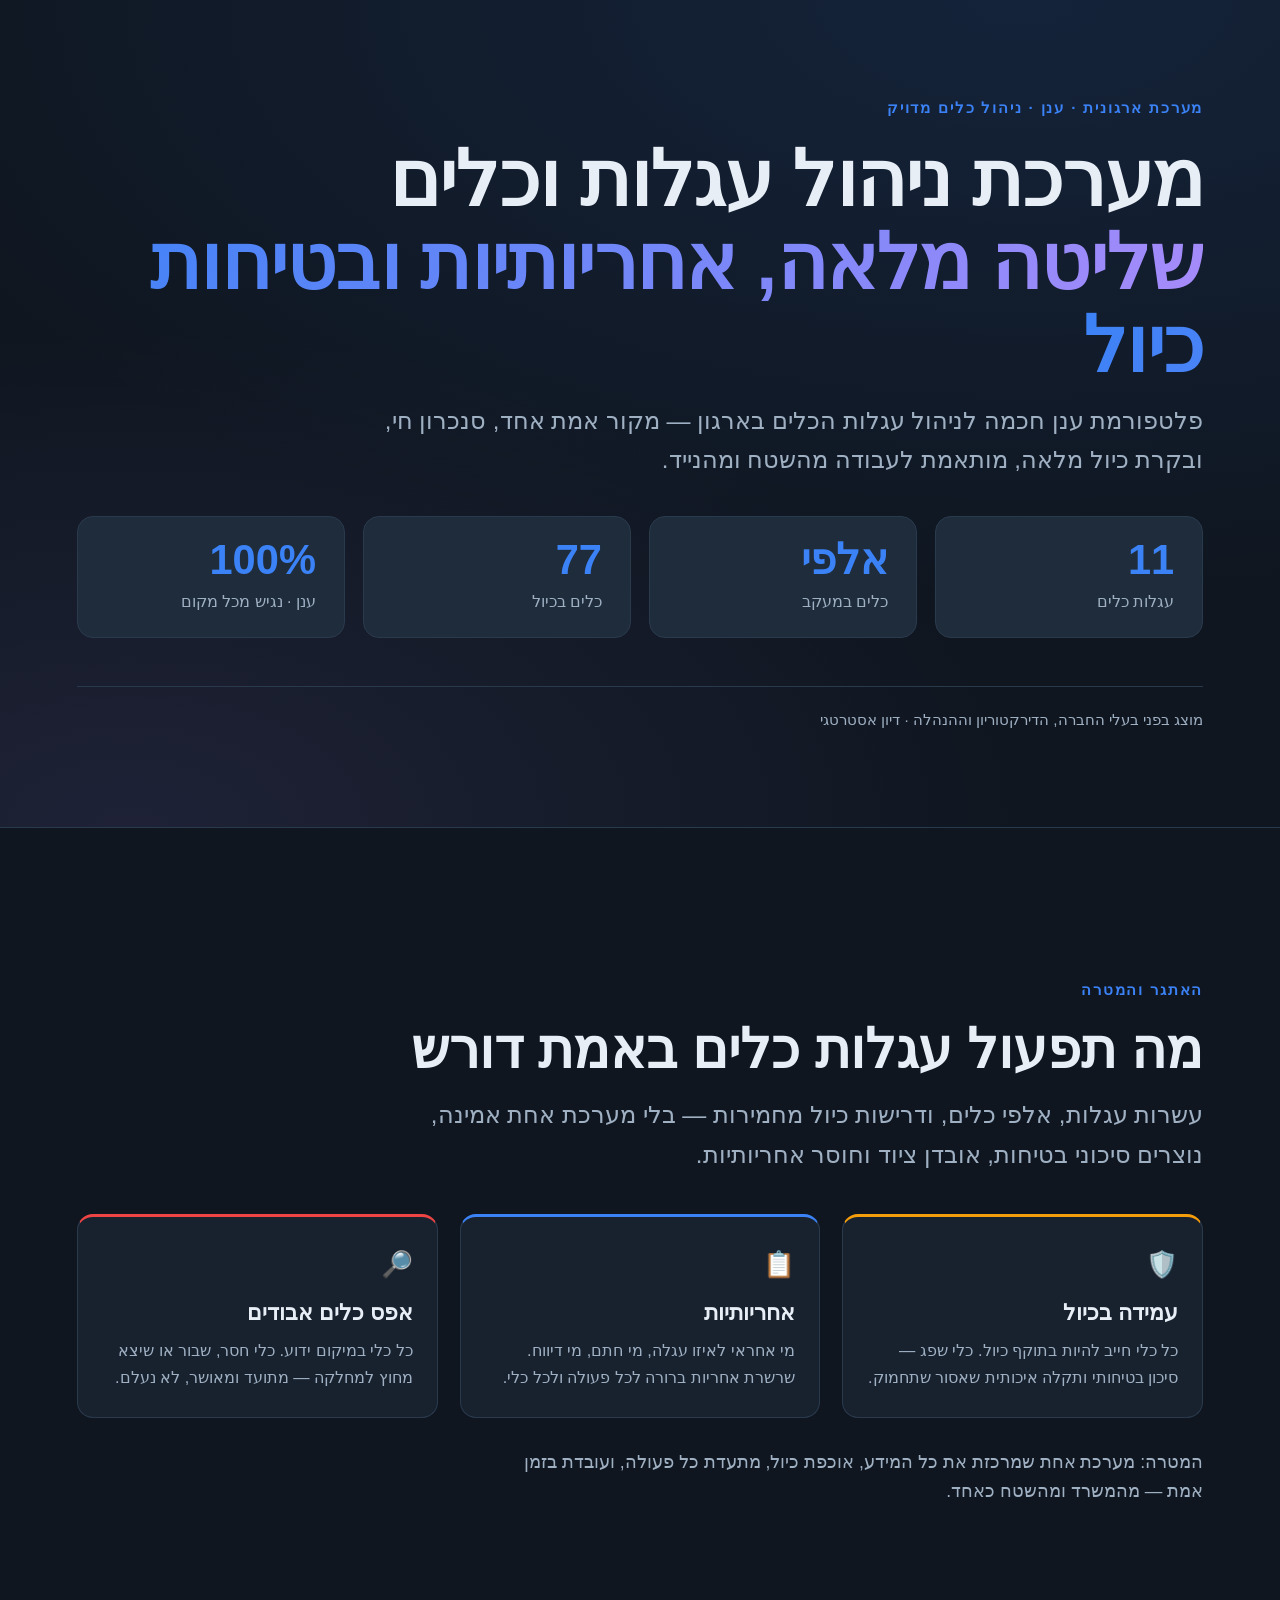
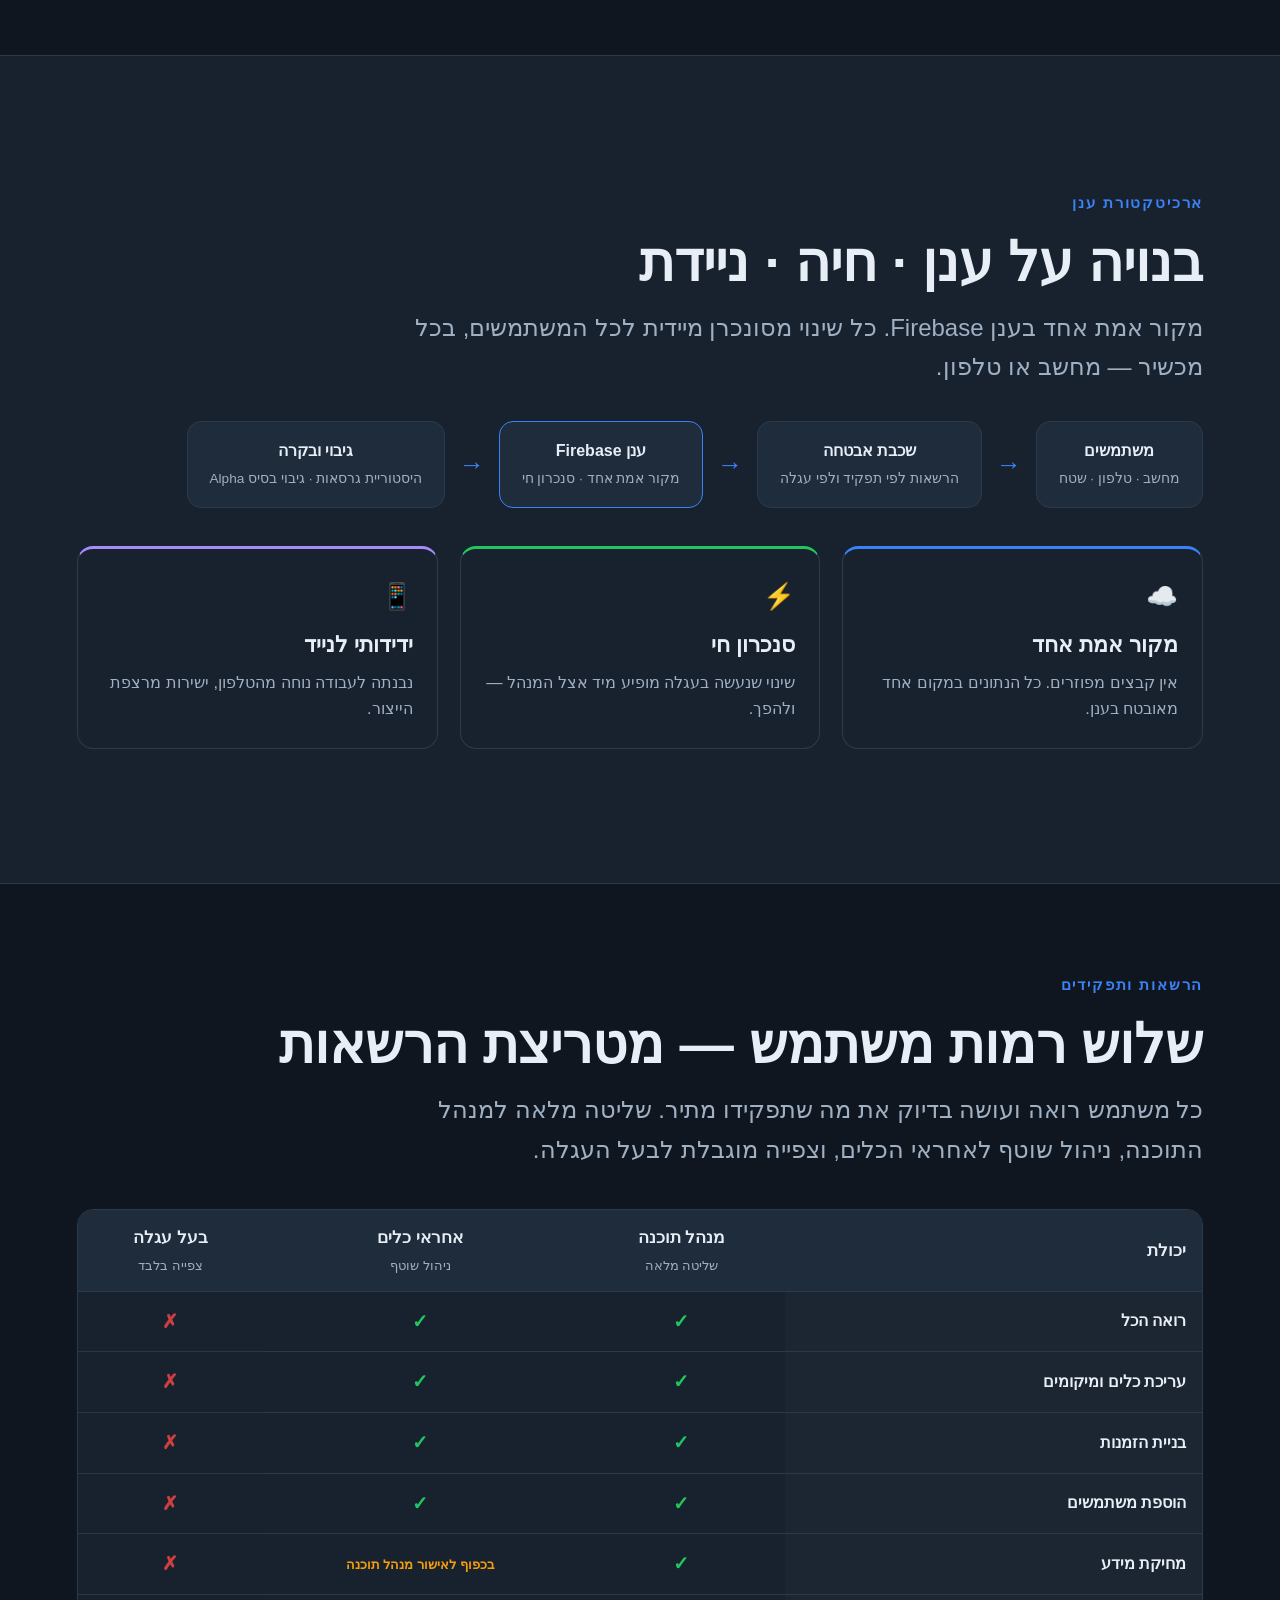
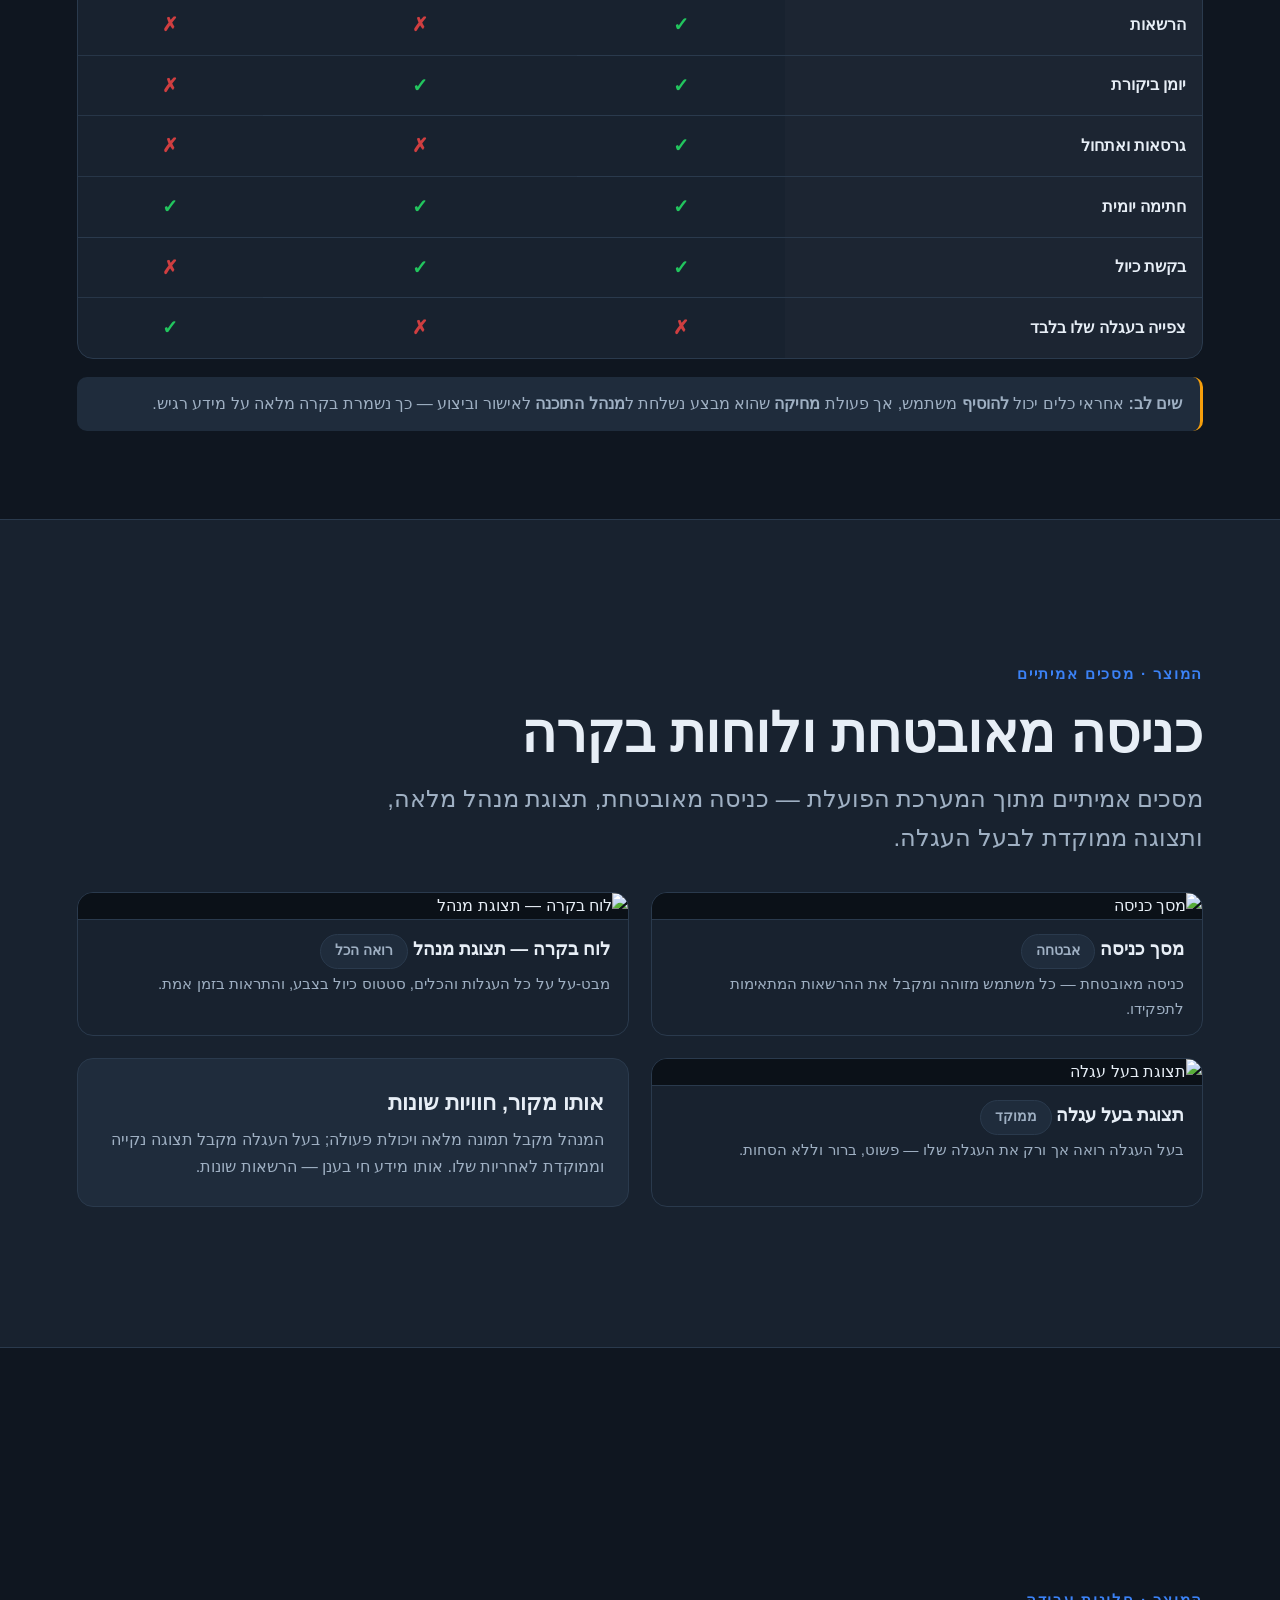
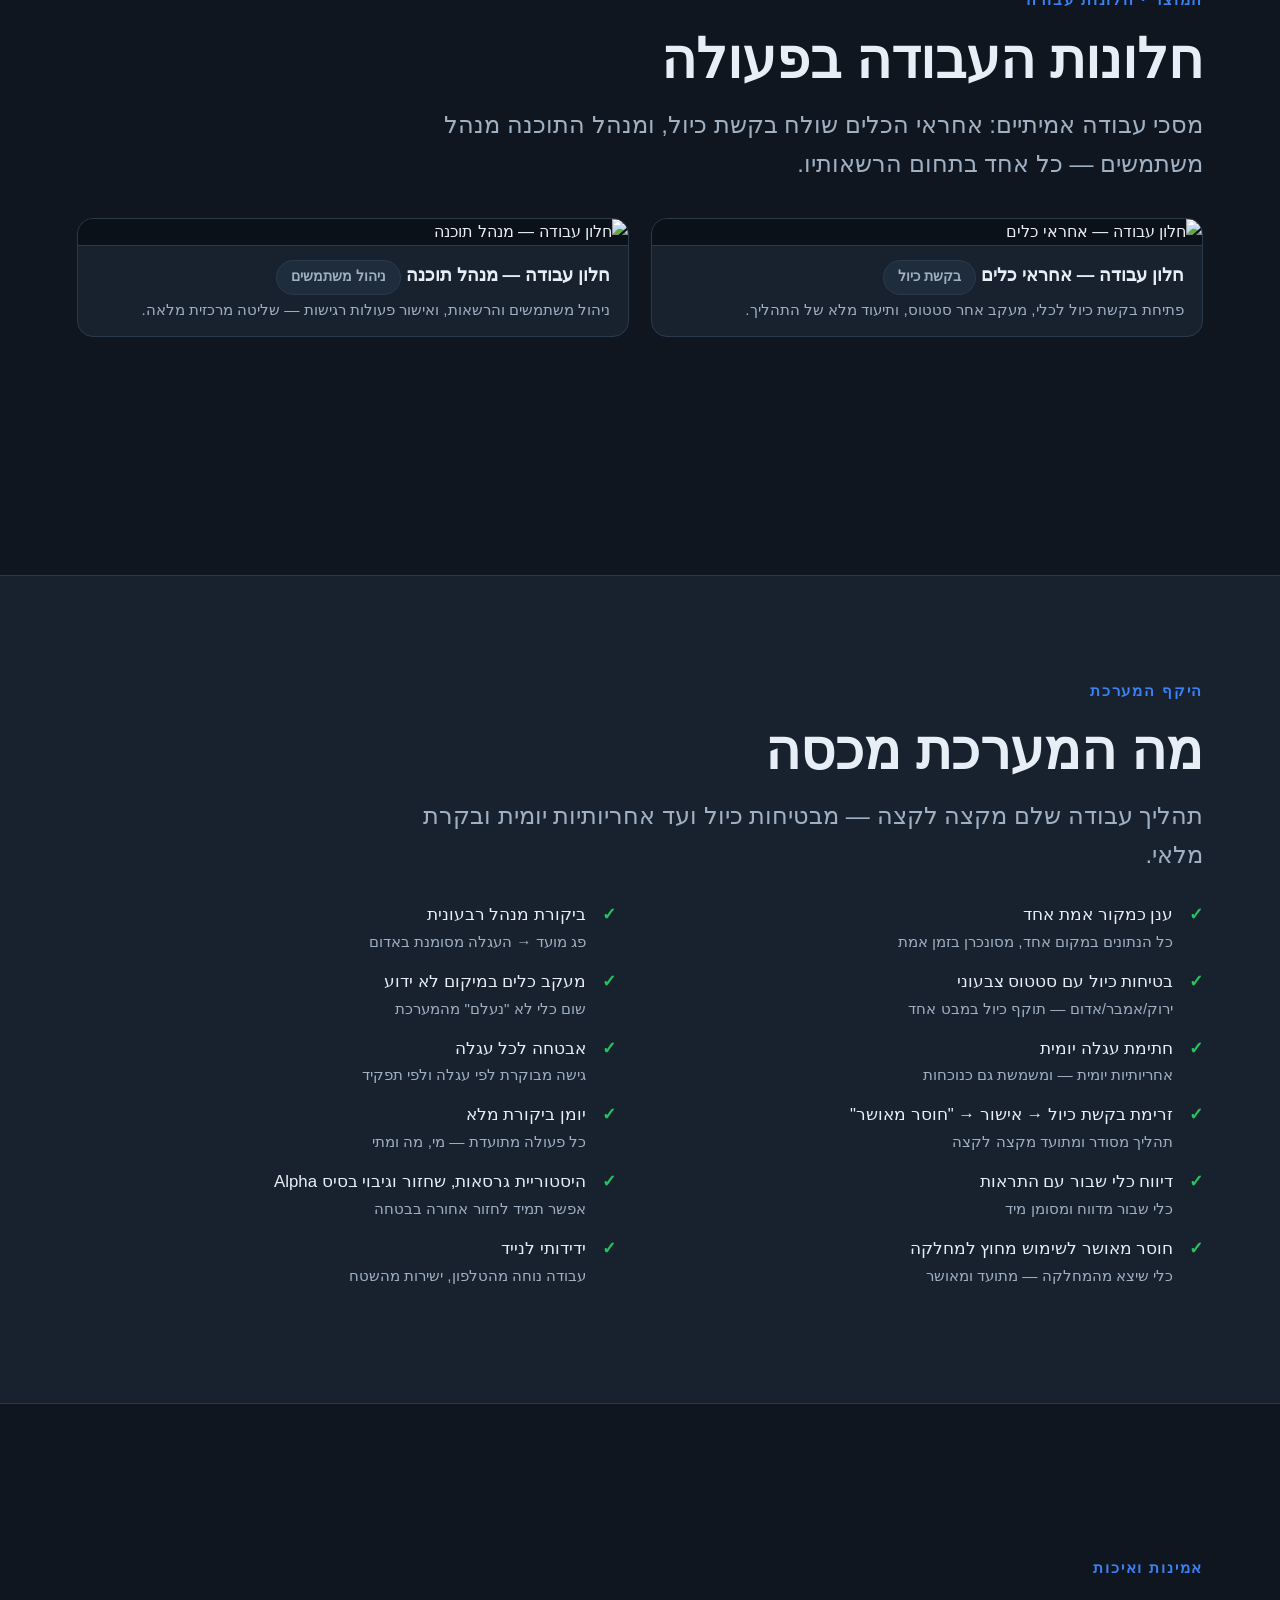
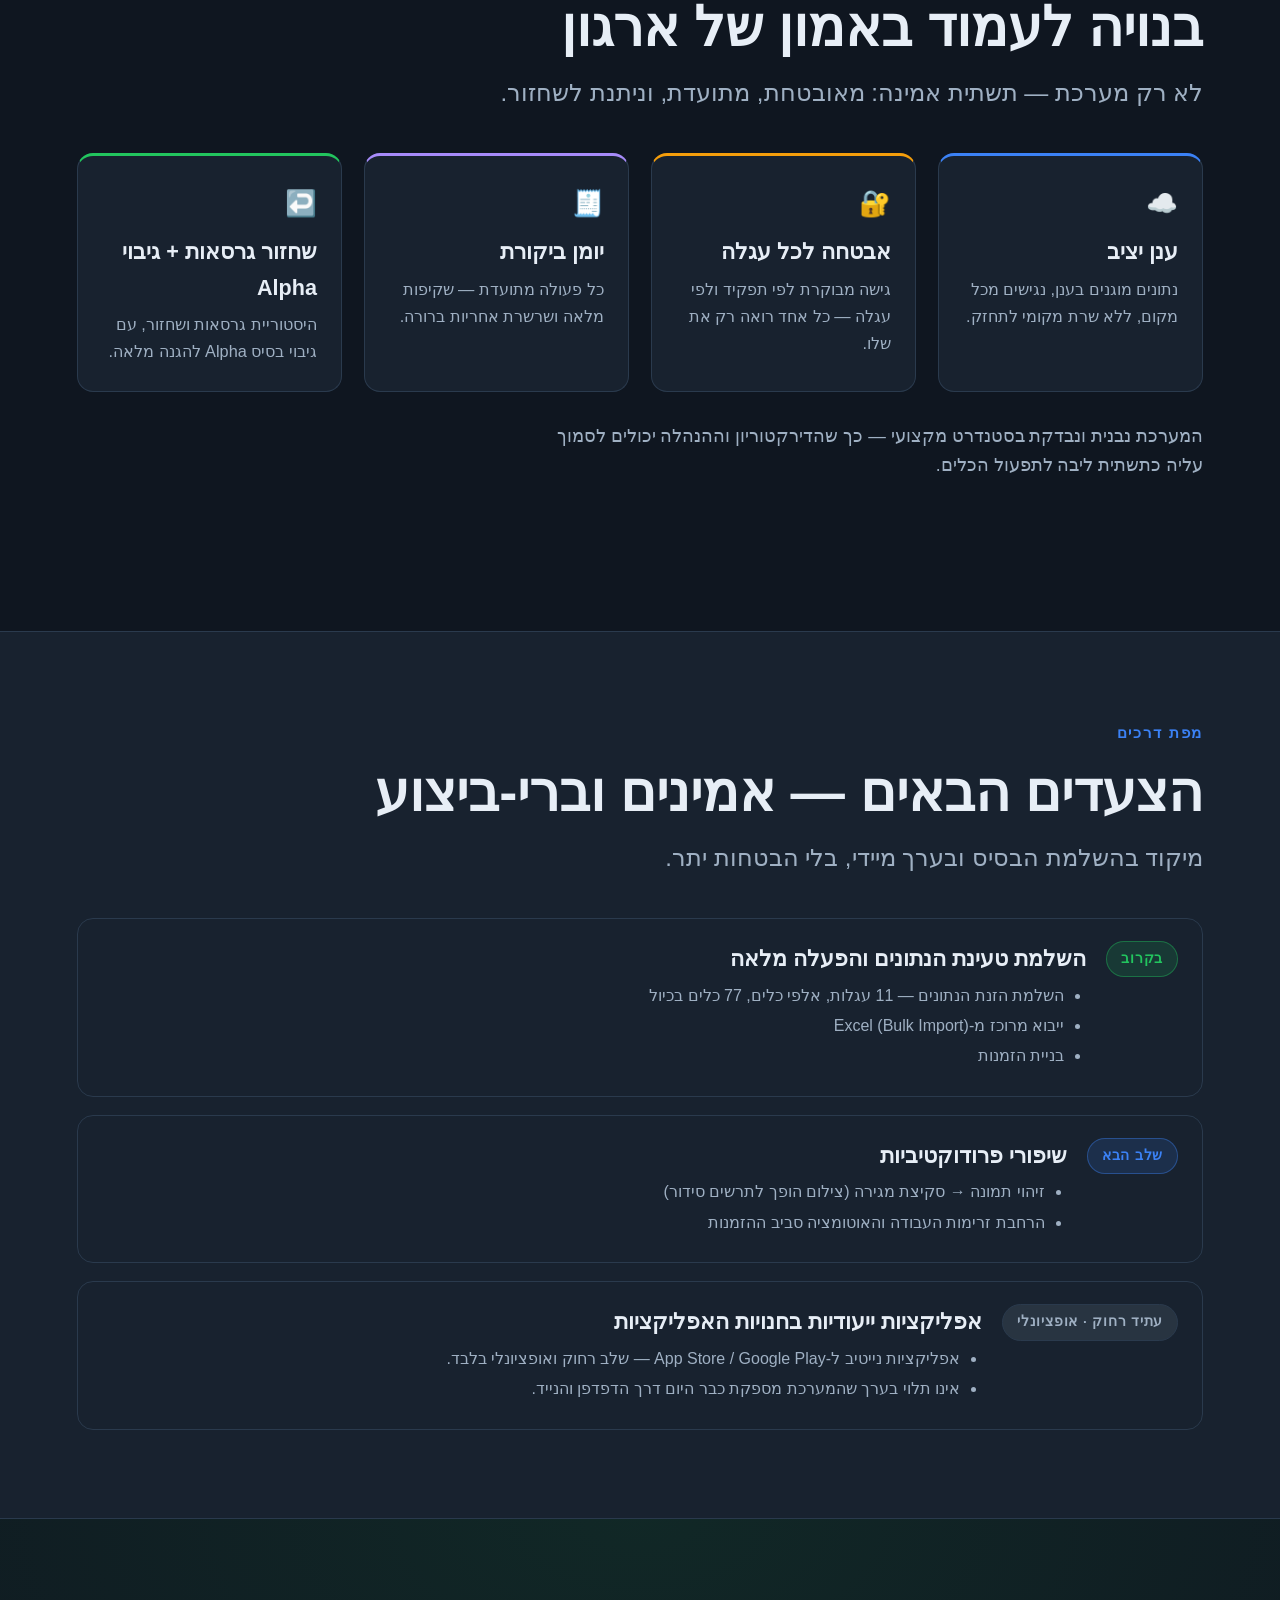
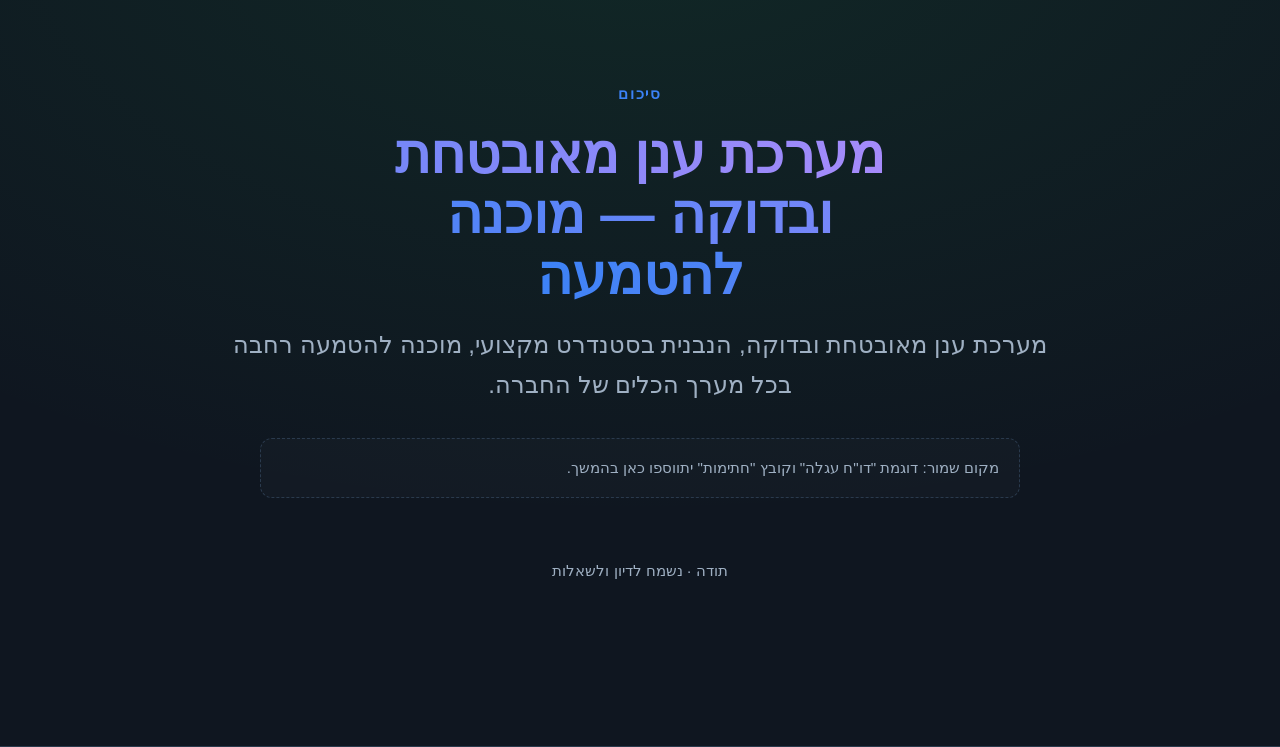
==== presentations/exec-v2/index.html @ 61e51294 "Tool-manager app v2 — initial deploy baseline (Alpha) Co-Authored-By: Claude Opus 4.8 (1M context) <" ====
<!DOCTYPE html>
<html lang="he" dir="rtl">
<head>
<meta charset="UTF-8">
<meta name="viewport" content="width=device-width, initial-scale=1.0">
<title>מערכת ניהול עגלות וכלים — מצגת הנהלה</title>
<style>
  :root{
    --bg:#0f1620; --s1:#18222f; --s2:#1f2c3c; --tx:#e7eef6; --mut:#9fb0c3;
    --blue:#3b82f6; --green:#22c55e; --red:#ef4444; --amber:#f59e0b; --purple:#a78bfa;
    --bd:#2a3a4d; --r:16px;
  }
  *{box-sizing:border-box;margin:0;padding:0}
  html{scroll-behavior:smooth}
  body{
    background:var(--bg); color:var(--tx);
    font-family:"Segoe UI","Arial Hebrew","Helvetica Neue",Arial,sans-serif;
    line-height:1.65; -webkit-font-smoothing:antialiased;
  }
  .slide{
    width:100%; padding:88px clamp(24px,6vw,120px);
    border-bottom:1px solid var(--bd);
    min-height:92vh; display:flex; flex-direction:column; justify-content:center;
  }
  .slide-inner{max-width:1280px; margin:0 auto; width:100%}
  .kicker{
    color:var(--blue); font-weight:700; letter-spacing:.12em;
    font-size:.95rem; text-transform:uppercase; margin-bottom:18px;
  }
  h1{font-size:clamp(2.6rem,6vw,5rem); line-height:1.08; font-weight:800; letter-spacing:-.01em}
  h2{font-size:clamp(2rem,4.4vw,3.4rem); line-height:1.12; font-weight:800; margin-bottom:14px}
  h3{font-size:1.35rem; font-weight:700; margin-bottom:8px}
  .lead{font-size:clamp(1.15rem,2.2vw,1.5rem); color:var(--mut); max-width:62ch; margin-top:14px}
  p.body{font-size:1.1rem; color:var(--mut); max-width:70ch; margin-top:10px}
  .grid{display:grid; gap:22px; margin-top:40px}
  .g2{grid-template-columns:repeat(2,1fr)}
  .g3{grid-template-columns:repeat(3,1fr)}
  .g4{grid-template-columns:repeat(4,1fr)}
  @media(max-width:980px){.g2,.g3,.g4{grid-template-columns:1fr}}
  .card{
    background:var(--s1); border:1px solid var(--bd); border-radius:var(--r);
    padding:26px 24px;
  }
  .card .ic{font-size:1.6rem; margin-bottom:10px; display:block}
  .card h3{margin-bottom:6px}
  .card p{color:var(--mut); font-size:1.02rem}
  .accent-b{border-top:3px solid var(--blue)}
  .accent-g{border-top:3px solid var(--green)}
  .accent-r{border-top:3px solid var(--red)}
  .accent-a{border-top:3px solid var(--amber)}
  .accent-p{border-top:3px solid var(--purple)}
  /* table */
  .matrix{width:100%; border-collapse:separate; border-spacing:0; margin-top:40px; font-size:1rem; background:var(--s1); border:1px solid var(--bd); border-radius:var(--r); overflow:hidden}
  .matrix th,.matrix td{padding:14px 16px; text-align:center; border-bottom:1px solid var(--bd)}
  .matrix thead th{background:var(--s2); font-size:1.05rem; font-weight:800; position:sticky; top:0}
  .matrix tbody th{text-align:right; font-weight:600; color:var(--tx); background:rgba(255,255,255,.015)}
  .matrix tbody tr:last-child th,.matrix tbody tr:last-child td{border-bottom:none}
  .matrix .role-head{display:block; font-size:1.05rem}
  .matrix .role-sub{display:block; font-size:.82rem; color:var(--mut); font-weight:500; margin-top:3px}
  .yes{color:var(--green); font-weight:800; font-size:1.2rem}
  .no{color:var(--red); font-weight:800; font-size:1.2rem; opacity:.85}
  .note-cell{color:var(--amber); font-weight:700; font-size:.82rem}
  .tbl-note{margin-top:18px; color:var(--mut); font-size:1rem; background:var(--s2); border-right:3px solid var(--amber); border-radius:10px; padding:14px 18px}
  /* shots */
  .shot{background:var(--s1); border:1px solid var(--bd); border-radius:var(--r); overflow:hidden}
  .shot img{width:100%; height:auto; display:block; background:#0b1118}
  .shot .cap{padding:14px 18px; border-top:1px solid var(--bd)}
  .shot .cap h3{font-size:1.1rem; margin-bottom:2px}
  .shot .cap p{color:var(--mut); font-size:.95rem; margin:0}
  .pill{display:inline-block; background:var(--s2); border:1px solid var(--bd); color:var(--mut); border-radius:999px; padding:5px 14px; font-size:.85rem; font-weight:600; margin:0 0 0 8px}
  .stat-row{display:flex; flex-wrap:wrap; gap:18px; margin-top:36px}
  .stat{background:var(--s2); border:1px solid var(--bd); border-radius:var(--r); padding:22px 28px; flex:1; min-width:160px}
  .stat .num{font-size:2.6rem; font-weight:800; color:var(--blue); line-height:1}
  .stat .lbl{color:var(--mut); margin-top:8px; font-size:1rem}
  .timeline{margin-top:40px; display:grid; gap:18px}
  .phase{display:grid; grid-template-columns:auto 1fr; gap:20px; align-items:start; background:var(--s1); border:1px solid var(--bd); border-radius:var(--r); padding:22px 24px}
  .phase .tag{font-weight:800; font-size:.85rem; letter-spacing:.06em; padding:6px 14px; border-radius:999px; white-space:nowrap; align-self:start}
  .tag-now{background:rgba(34,197,94,.14); color:var(--green); border:1px solid rgba(34,197,94,.4)}
  .tag-next{background:rgba(59,130,246,.14); color:var(--blue); border:1px solid rgba(59,130,246,.4)}
  .tag-far{background:rgba(159,176,195,.12); color:var(--mut); border:1px solid var(--bd)}
  .phase h3{margin-bottom:4px}
  .phase ul{margin:6px 22px 0 0; color:var(--mut)}
  .phase li{margin-bottom:4px}
  .placeholder{margin-top:22px; border:1px dashed var(--bd); border-radius:12px; padding:16px 20px; color:var(--mut); font-size:.95rem; background:rgba(255,255,255,.02)}
  ul.checks{list-style:none; margin-top:26px; columns:2; column-gap:48px}
  @media(max-width:980px){ul.checks{columns:1}}
  ul.checks li{margin-bottom:14px; padding-right:30px; position:relative; color:var(--tx); font-size:1.05rem; break-inside:avoid}
  ul.checks li::before{content:"✓"; position:absolute; right:0; top:0; color:var(--green); font-weight:800}
  ul.checks li span{display:block; color:var(--mut); font-size:.95rem; font-weight:400}
  .footer{color:var(--mut); font-size:.95rem; margin-top:48px; padding-top:20px; border-top:1px solid var(--bd)}
  .badge-grad{background:linear-gradient(120deg,var(--blue),var(--purple)); -webkit-background-clip:text; background-clip:text; color:transparent}
  .arch-flow{display:flex; flex-wrap:wrap; align-items:center; gap:14px; margin-top:34px}
  .arch-node{background:var(--s2); border:1px solid var(--bd); border-radius:14px; padding:16px 22px; font-weight:700; text-align:center; min-width:150px}
  .arch-node small{display:block; color:var(--mut); font-weight:400; font-size:.85rem; margin-top:4px}
  .arch-arrow{color:var(--blue); font-size:1.6rem; font-weight:800}
  @media(max-width:980px){.arch-flow{flex-direction:column}.arch-arrow{transform:rotate(90deg)}}
</style>
</head>
<body>

<!-- 1. TITLE -->
<section class="slide" style="background:radial-gradient(1200px 600px at 80% 0%,rgba(59,130,246,.12),transparent),radial-gradient(900px 500px at 10% 100%,rgba(167,139,250,.10),transparent),var(--bg)">
  <div class="slide-inner">
    <div class="kicker">מערכת ארגונית · ענן · ניהול כלים מדויק</div>
    <h1>מערכת ניהול עגלות וכלים<br><span class="badge-grad">שליטה מלאה, אחריותיות ובטיחות כיול</span></h1>
    <p class="lead">פלטפורמת ענן חכמה לניהול עגלות הכלים בארגון — מקור אמת אחד, סנכרון חי, ובקרת כיול מלאה, מותאמת לעבודה מהשטח ומהנייד.</p>
    <div class="stat-row">
      <div class="stat"><div class="num">11</div><div class="lbl">עגלות כלים</div></div>
      <div class="stat"><div class="num">אלפי</div><div class="lbl">כלים במעקב</div></div>
      <div class="stat"><div class="num">77</div><div class="lbl">כלים בכיול</div></div>
      <div class="stat"><div class="num">100%</div><div class="lbl">ענן · נגיש מכל מקום</div></div>
    </div>
    <p class="footer">מוצג בפני בעלי החברה, הדירקטוריון וההנהלה · דיון אסטרטגי</p>
  </div>
</section>

<!-- 2. CHALLENGE & GOAL -->
<section class="slide">
  <div class="slide-inner">
    <div class="kicker">האתגר והמטרה</div>
    <h2>מה תפעול עגלות כלים באמת דורש</h2>
    <p class="lead">עשרות עגלות, אלפי כלים, ודרישות כיול מחמירות — בלי מערכת אחת אמינה, נוצרים סיכוני בטיחות, אובדן ציוד וחוסר אחריותיות.</p>
    <div class="grid g3">
      <div class="card accent-a"><span class="ic">🛡️</span><h3>עמידה בכיול</h3><p>כל כלי חייב להיות בתוקף כיול. כלי שפג — סיכון בטיחותי ותקלה איכותית שאסור שתחמוק.</p></div>
      <div class="card accent-b"><span class="ic">📋</span><h3>אחריותיות</h3><p>מי אחראי לאיזו עגלה, מי חתם, מי דיווח. שרשרת אחריות ברורה לכל פעולה ולכל כלי.</p></div>
      <div class="card accent-r"><span class="ic">🔎</span><h3>אפס כלים אבודים</h3><p>כל כלי במיקום ידוע. כלי חסר, שבור או שיצא מחוץ למחלקה — מתועד ומאושר, לא נעלם.</p></div>
    </div>
    <p class="body" style="margin-top:30px">המטרה: מערכת אחת שמרכזת את כל המידע, אוכפת כיול, מתעדת כל פעולה, ועובדת בזמן אמת — מהמשרד ומהשטח כאחד.</p>
  </div>
</section>

<!-- 3. CLOUD ARCHITECTURE -->
<section class="slide" style="background:var(--s1)">
  <div class="slide-inner">
    <div class="kicker">ארכיטקטורת ענן</div>
    <h2>בנויה על ענן · חיה · ניידת</h2>
    <p class="lead">מקור אמת אחד בענן Firebase. כל שינוי מסונכרן מיידית לכל המשתמשים, בכל מכשיר — מחשב או טלפון.</p>
    <div class="arch-flow">
      <div class="arch-node">משתמשים<small>מחשב · טלפון · שטח</small></div>
      <div class="arch-arrow">→</div>
      <div class="arch-node">שכבת אבטחה<small>הרשאות לפי תפקיד ולפי עגלה</small></div>
      <div class="arch-arrow">→</div>
      <div class="arch-node" style="border-color:var(--blue)">ענן Firebase<small>מקור אמת אחד · סנכרון חי</small></div>
      <div class="arch-arrow">→</div>
      <div class="arch-node">גיבוי ובקרה<small>היסטוריית גרסאות · גיבוי בסיס Alpha</small></div>
    </div>
    <div class="grid g3" style="margin-top:38px">
      <div class="card accent-b"><span class="ic">☁️</span><h3>מקור אמת אחד</h3><p>אין קבצים מפוזרים. כל הנתונים במקום אחד מאובטח בענן.</p></div>
      <div class="card accent-g"><span class="ic">⚡</span><h3>סנכרון חי</h3><p>שינוי שנעשה בעגלה מופיע מיד אצל המנהל — ולהפך.</p></div>
      <div class="card accent-p"><span class="ic">📱</span><h3>ידידותי לנייד</h3><p>נבנתה לעבודה נוחה מהטלפון, ישירות מרצפת הייצור.</p></div>
    </div>
  </div>
</section>

<!-- 4. ROLES TABLE -->
<section class="slide">
  <div class="slide-inner">
    <div class="kicker">הרשאות ותפקידים</div>
    <h2>שלוש רמות משתמש — מטריצת הרשאות</h2>
    <p class="lead">כל משתמש רואה ועושה בדיוק את מה שתפקידו מתיר. שליטה מלאה למנהל התוכנה, ניהול שוטף לאחראי הכלים, וצפייה מוגבלת לבעל העגלה.</p>
    <table class="matrix">
      <thead>
        <tr>
          <th style="text-align:right; min-width:240px">יכולת</th>
          <th><span class="role-head">מנהל תוכנה</span><span class="role-sub">שליטה מלאה</span></th>
          <th><span class="role-head">אחראי כלים</span><span class="role-sub">ניהול שוטף</span></th>
          <th><span class="role-head">בעל עגלה</span><span class="role-sub">צפייה בלבד</span></th>
        </tr>
      </thead>
      <tbody>
        <tr><th>רואה הכל</th><td class="yes">✓</td><td class="yes">✓</td><td class="no">✗</td></tr>
        <tr><th>עריכת כלים ומיקומים</th><td class="yes">✓</td><td class="yes">✓</td><td class="no">✗</td></tr>
        <tr><th>בניית הזמנות</th><td class="yes">✓</td><td class="yes">✓</td><td class="no">✗</td></tr>
        <tr><th>הוספת משתמשים</th><td class="yes">✓</td><td class="yes">✓</td><td class="no">✗</td></tr>
        <tr><th>מחיקת מידע</th><td class="yes">✓</td><td><span class="note-cell">בכפוף לאישור מנהל תוכנה</span></td><td class="no">✗</td></tr>
        <tr><th>הרשאות</th><td class="yes">✓</td><td class="no">✗</td><td class="no">✗</td></tr>
        <tr><th>יומן ביקורת</th><td class="yes">✓</td><td class="yes">✓</td><td class="no">✗</td></tr>
        <tr><th>גרסאות ואתחול</th><td class="yes">✓</td><td class="no">✗</td><td class="no">✗</td></tr>
        <tr><th>חתימה יומית</th><td class="yes">✓</td><td class="yes">✓</td><td class="yes">✓</td></tr>
        <tr><th>בקשת כיול</th><td class="yes">✓</td><td class="yes">✓</td><td class="no">✗</td></tr>
        <tr><th>צפייה בעגלה שלו בלבד</th><td class="no">✗</td><td class="no">✗</td><td class="yes">✓</td></tr>
      </tbody>
    </table>
    <div class="tbl-note"><strong>שים לב:</strong> אחראי כלים יכול <strong>להוסיף</strong> משתמש, אך פעולת <strong>מחיקה</strong> שהוא מבצע נשלחת ל<strong>מנהל התוכנה</strong> לאישור וביצוע — כך נשמרת בקרה מלאה על מידע רגיש.</div>
  </div>
</section>

<!-- 5. REAL SCREENS — LOGIN + DASHBOARDS -->
<section class="slide" style="background:var(--s1)">
  <div class="slide-inner">
    <div class="kicker">המוצר · מסכים אמיתיים</div>
    <h2>כניסה מאובטחת ולוחות בקרה</h2>
    <p class="lead">מסכים אמיתיים מתוך המערכת הפועלת — כניסה מאובטחת, תצוגת מנהל מלאה, ותצוגה ממוקדת לבעל העגלה.</p>
    <div class="grid g2" style="margin-top:34px">
      <div class="shot">
        <img src="../../lab/reports/live-login.png" alt="מסך כניסה">
        <div class="cap"><h3>מסך כניסה <span class="pill">אבטחה</span></h3><p>כניסה מאובטחת — כל משתמש מזוהה ומקבל את ההרשאות המתאימות לתפקידו.</p></div>
      </div>
      <div class="shot">
        <img src="../../lab/reports/view-admin.png" alt="לוח בקרה — תצוגת מנהל">
        <div class="cap"><h3>לוח בקרה — תצוגת מנהל <span class="pill">רואה הכל</span></h3><p>מבט-על על כל העגלות והכלים, סטטוס כיול בצבע, והתראות בזמן אמת.</p></div>
      </div>
    </div>
    <div class="grid g2" style="margin-top:22px">
      <div class="shot">
        <img src="../../lab/reports/view-owner.png" alt="תצוגת בעל עגלה">
        <div class="cap"><h3>תצוגת בעל עגלה <span class="pill">ממוקד</span></h3><p>בעל העגלה רואה אך ורק את העגלה שלו — פשוט, ברור וללא הסחות.</p></div>
      </div>
      <div class="card" style="display:flex; flex-direction:column; justify-content:center; background:var(--s2)">
        <h3>אותו מקור, חוויות שונות</h3>
        <p style="color:var(--mut)">המנהל מקבל תמונה מלאה ויכולת פעולה; בעל העגלה מקבל תצוגה נקייה וממוקדת לאחריות שלו. אותו מידע חי בענן — הרשאות שונות.</p>
      </div>
    </div>
  </div>
</section>

<!-- 6. REAL SCREENS — WORK WINDOWS -->
<section class="slide">
  <div class="slide-inner">
    <div class="kicker">המוצר · חלונות עבודה</div>
    <h2>חלונות העבודה בפעולה</h2>
    <p class="lead">מסכי עבודה אמיתיים: אחראי הכלים שולח בקשת כיול, ומנהל התוכנה מנהל משתמשים — כל אחד בתחום הרשאותיו.</p>
    <div class="grid g2" style="margin-top:34px">
      <div class="shot">
        <img src="../../lab/reports/win-manager.png" alt="חלון עבודה — אחראי כלים">
        <div class="cap"><h3>חלון עבודה — אחראי כלים <span class="pill">בקשת כיול</span></h3><p>פתיחת בקשת כיול לכלי, מעקב אחר סטטוס, ותיעוד מלא של התהליך.</p></div>
      </div>
      <div class="shot">
        <img src="../../lab/reports/win-admin.png" alt="חלון עבודה — מנהל תוכנה">
        <div class="cap"><h3>חלון עבודה — מנהל תוכנה <span class="pill">ניהול משתמשים</span></h3><p>ניהול משתמשים והרשאות, ואישור פעולות רגישות — שליטה מרכזית מלאה.</p></div>
      </div>
    </div>
  </div>
</section>

<!-- 7. WHAT THE SYSTEM COVERS -->
<section class="slide" style="background:var(--s1)">
  <div class="slide-inner">
    <div class="kicker">היקף המערכת</div>
    <h2>מה המערכת מכסה</h2>
    <p class="lead">תהליך עבודה שלם מקצה לקצה — מבטיחות כיול ועד אחריותיות יומית ובקרת מלאי.</p>
    <ul class="checks">
      <li>ענן כמקור אמת אחד <span>כל הנתונים במקום אחד, מסונכרן בזמן אמת</span></li>
      <li>בטיחות כיול עם סטטוס צבעוני <span>ירוק/אמבר/אדום — תוקף כיול במבט אחד</span></li>
      <li>חתימת עגלה יומית <span>אחריותיות יומית — ומשמשת גם כנוכחות</span></li>
      <li>זרימת בקשת כיול → אישור → "חוסר מאושר" <span>תהליך מסודר ומתועד מקצה לקצה</span></li>
      <li>דיווח כלי שבור עם התראות <span>כלי שבור מדווח ומסומן מיד</span></li>
      <li>חוסר מאושר לשימוש מחוץ למחלקה <span>כלי שיצא מהמחלקה — מתועד ומאושר</span></li>
      <li>ביקורת מנהל רבעונית <span>פג מועד → העגלה מסומנת באדום</span></li>
      <li>מעקב כלים במיקום לא ידוע <span>שום כלי לא "נעלם" מהמערכת</span></li>
      <li>אבטחה לכל עגלה <span>גישה מבוקרת לפי עגלה ולפי תפקיד</span></li>
      <li>יומן ביקורת מלא <span>כל פעולה מתועדת — מי, מה ומתי</span></li>
      <li>היסטוריית גרסאות, שחזור וגיבוי בסיס Alpha <span>אפשר תמיד לחזור אחורה בבטחה</span></li>
      <li>ידידותי לנייד <span>עבודה נוחה מהטלפון, ישירות מהשטח</span></li>
    </ul>
  </div>
</section>

<!-- 8. RELIABILITY / QUALITY -->
<section class="slide">
  <div class="slide-inner">
    <div class="kicker">אמינות ואיכות</div>
    <h2>בנויה לעמוד באמון של ארגון</h2>
    <p class="lead">לא רק מערכת — תשתית אמינה: מאובטחת, מתועדת, וניתנת לשחזור.</p>
    <div class="grid g4">
      <div class="card accent-b"><span class="ic">☁️</span><h3>ענן יציב</h3><p>נתונים מוגנים בענן, נגישים מכל מקום, ללא שרת מקומי לתחזק.</p></div>
      <div class="card accent-a"><span class="ic">🔐</span><h3>אבטחה לכל עגלה</h3><p>גישה מבוקרת לפי תפקיד ולפי עגלה — כל אחד רואה רק את שלו.</p></div>
      <div class="card accent-p"><span class="ic">🧾</span><h3>יומן ביקורת</h3><p>כל פעולה מתועדת — שקיפות מלאה ושרשרת אחריות ברורה.</p></div>
      <div class="card accent-g"><span class="ic">↩️</span><h3>שחזור גרסאות + גיבוי Alpha</h3><p>היסטוריית גרסאות ושחזור, עם גיבוי בסיס Alpha להגנה מלאה.</p></div>
    </div>
    <p class="body" style="margin-top:30px">המערכת נבנית ונבדקת בסטנדרט מקצועי — כך שהדירקטוריון וההנהלה יכולים לסמוך עליה כתשתית ליבה לתפעול הכלים.</p>
  </div>
</section>

<!-- 9. ROADMAP -->
<section class="slide" style="background:var(--s1)">
  <div class="slide-inner">
    <div class="kicker">מפת דרכים</div>
    <h2>הצעדים הבאים — אמינים וברי-ביצוע</h2>
    <p class="lead">מיקוד בהשלמת הבסיס ובערך מיידי, בלי הבטחות יתר.</p>
    <div class="timeline">
      <div class="phase">
        <span class="tag tag-now">בקרוב</span>
        <div>
          <h3>השלמת טעינת הנתונים והפעלה מלאה</h3>
          <ul>
            <li>השלמת הזנת הנתונים — 11 עגלות, אלפי כלים, 77 כלים בכיול</li>
            <li>ייבוא מרוכז מ-Excel (Bulk Import)</li>
            <li>בניית הזמנות</li>
          </ul>
        </div>
      </div>
      <div class="phase">
        <span class="tag tag-next">שלב הבא</span>
        <div>
          <h3>שיפורי פרודוקטיביות</h3>
          <ul>
            <li>זיהוי תמונה → סקיצת מגירה (צילום הופך לתרשים סידור)</li>
            <li>הרחבת זרימות העבודה והאוטומציה סביב ההזמנות</li>
          </ul>
        </div>
      </div>
      <div class="phase">
        <span class="tag tag-far">עתיד רחוק · אופציונלי</span>
        <div>
          <h3>אפליקציות ייעודיות בחנויות האפליקציות</h3>
          <ul>
            <li>אפליקציות נייטיב ל-App Store / Google Play — שלב רחוק ואופציונלי בלבד.</li>
            <li>אינו תלוי בערך שהמערכת מספקת כבר היום דרך הדפדפן והנייד.</li>
          </ul>
        </div>
      </div>
    </div>
  </div>
</section>

<!-- 10. CLOSING -->
<section class="slide" style="background:radial-gradient(1100px 600px at 50% 0%,rgba(34,197,94,.10),transparent),var(--bg)">
  <div class="slide-inner" style="text-align:center">
    <div class="kicker" style="justify-self:center">סיכום</div>
    <h2 style="max-width:20ch; margin:0 auto"><span class="badge-grad">מערכת ענן מאובטחת ובדוקה — מוכנה להטמעה</span></h2>
    <p class="lead" style="margin:18px auto 0">מערכת ענן מאובטחת ובדוקה, הנבנית בסטנדרט מקצועי, מוכנה להטמעה רחבה בכל מערך הכלים של החברה.</p>
    <div class="placeholder" style="max-width:760px; margin:34px auto 0; text-align:right">מקום שמור: דוגמת "דו"ח עגלה" וקובץ "חתימות" יתווספו כאן בהמשך.</div>
    <p class="footer" style="border:none; justify-self:center; margin-top:40px">תודה · נשמח לדיון ולשאלות</p>
  </div>
</section>

</body>
</html>
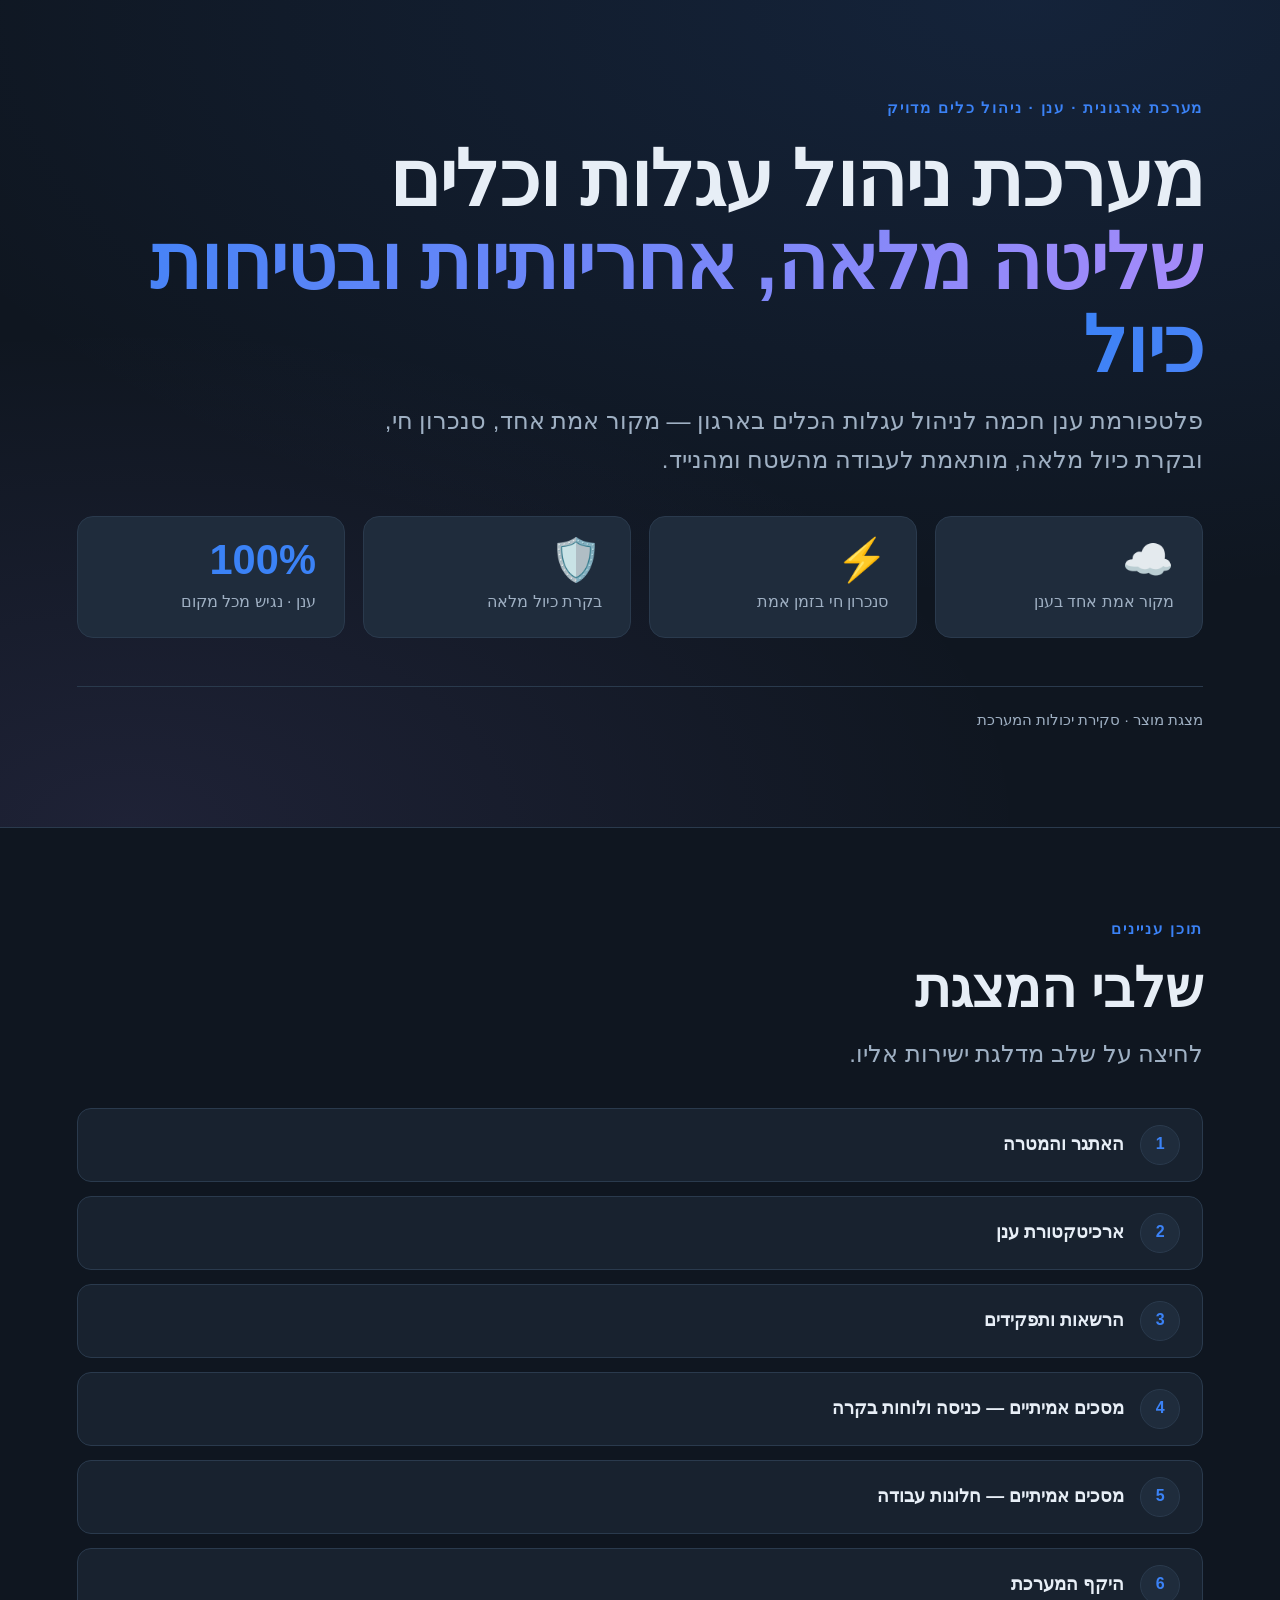
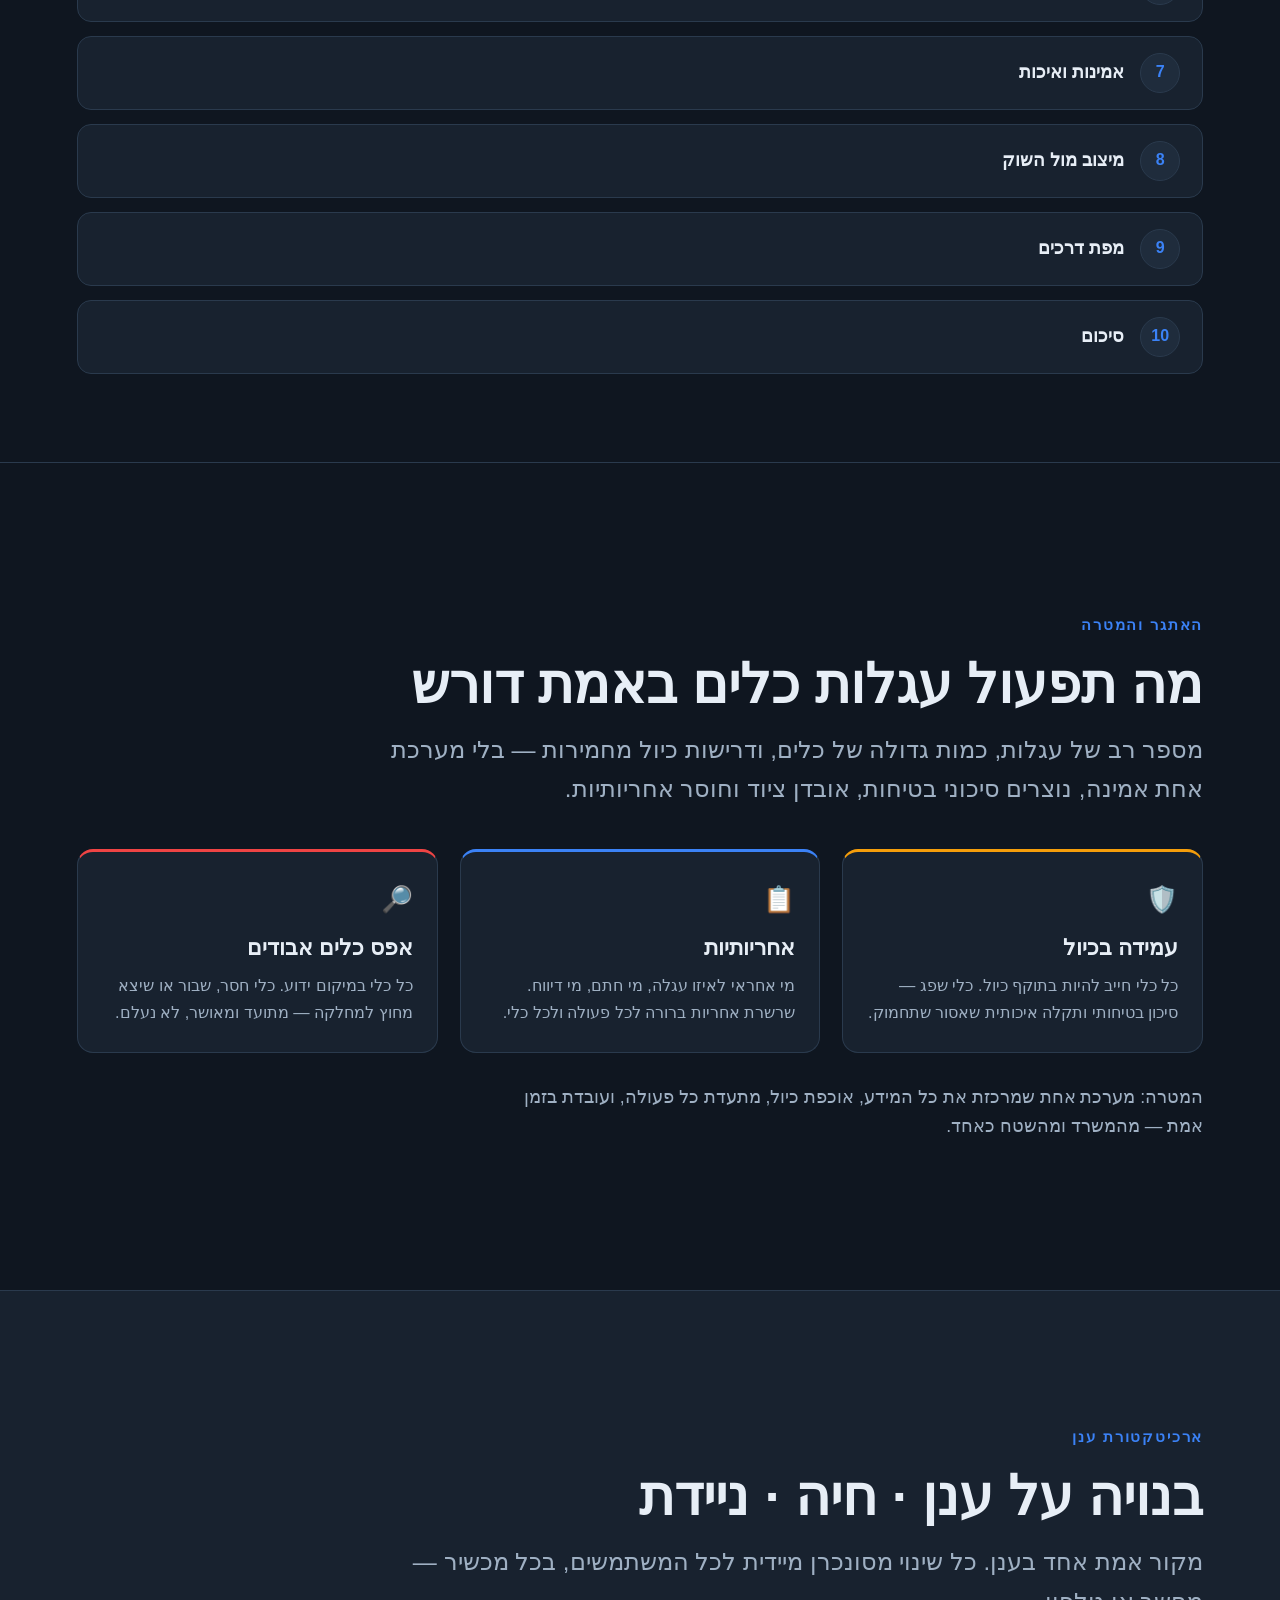
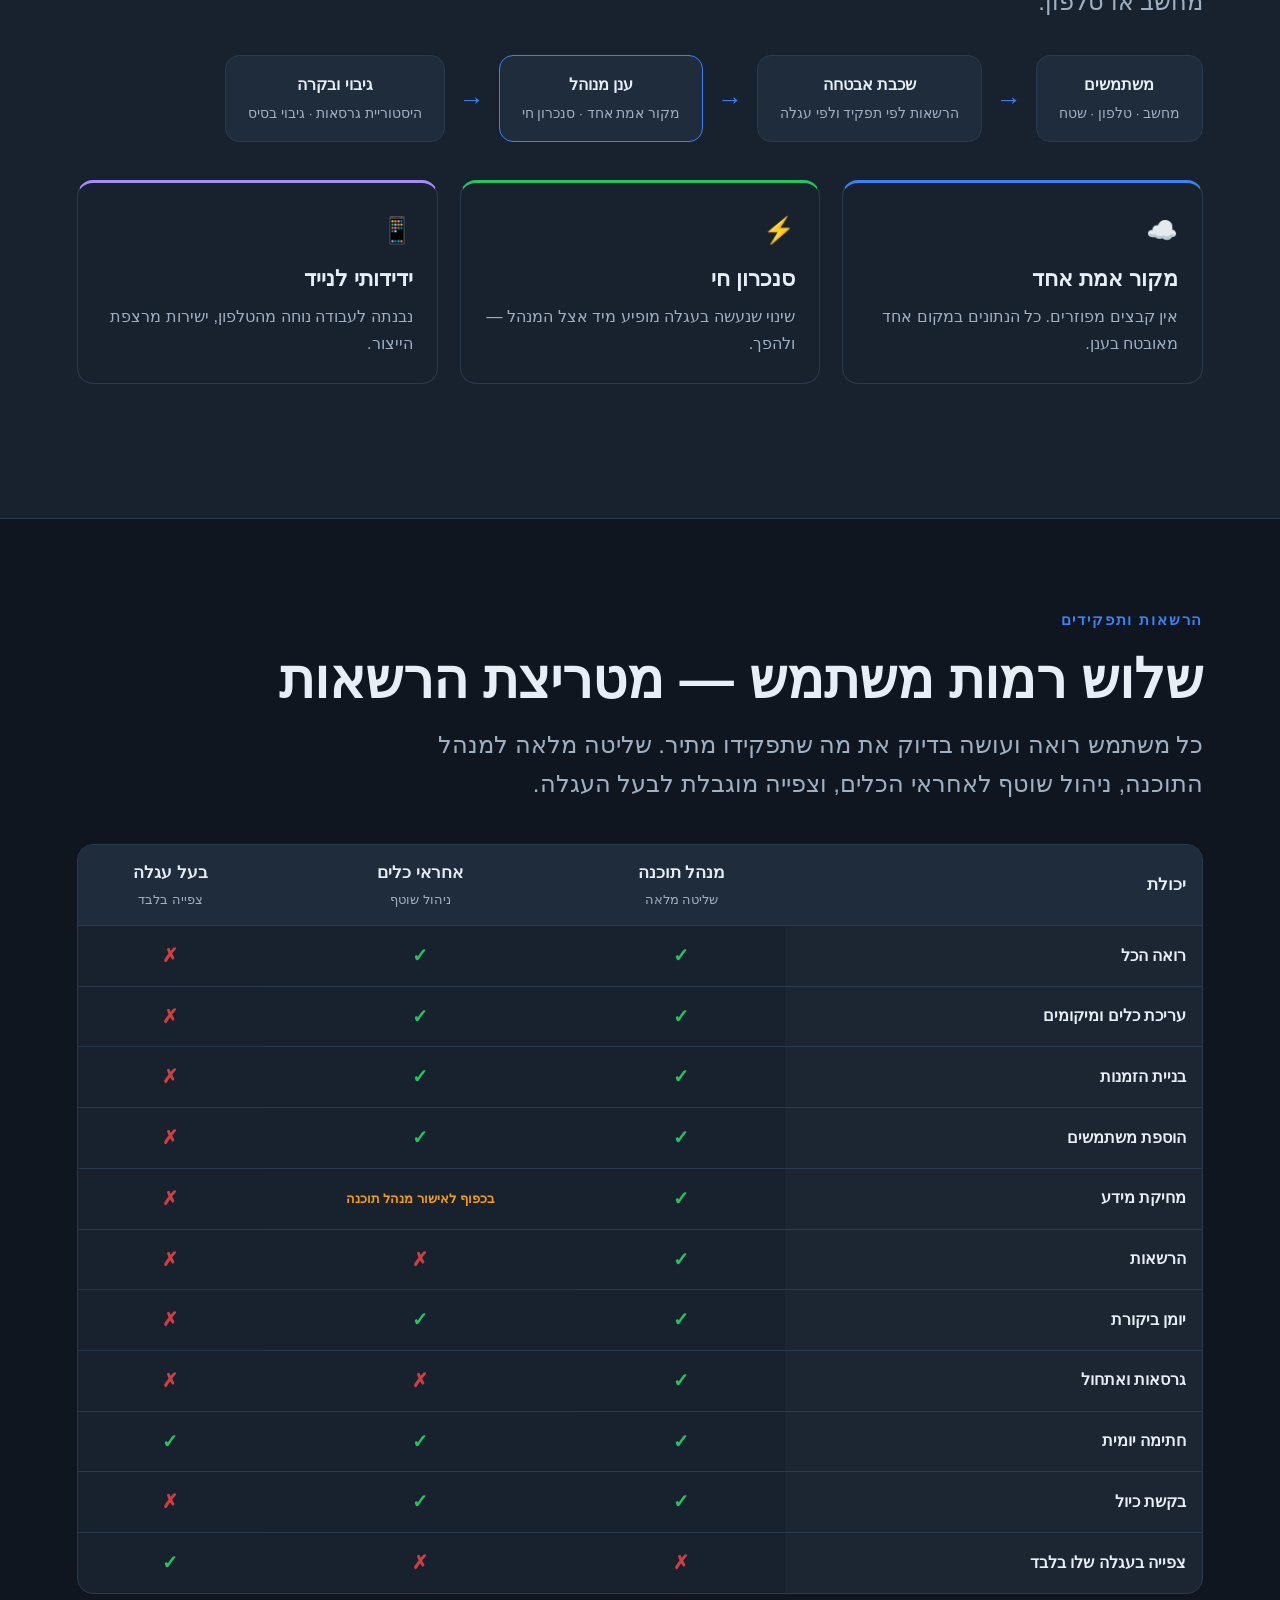
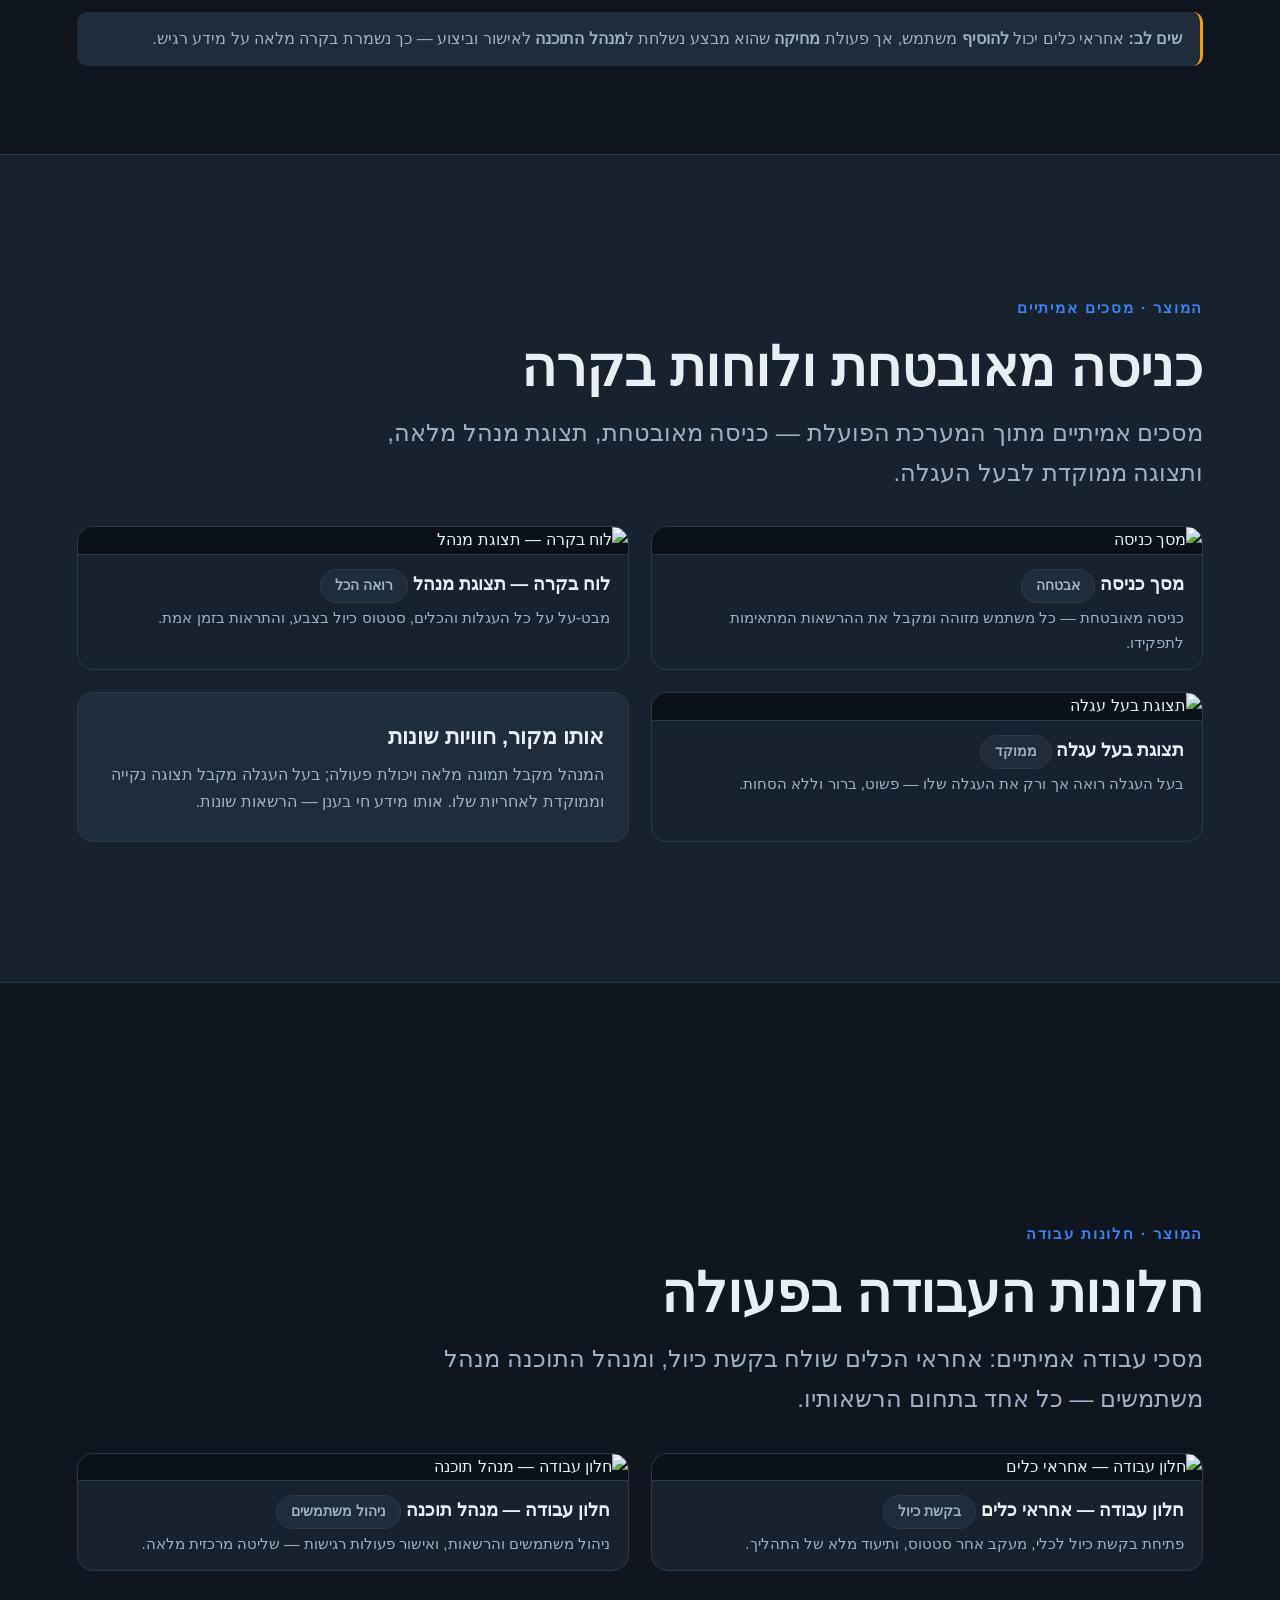
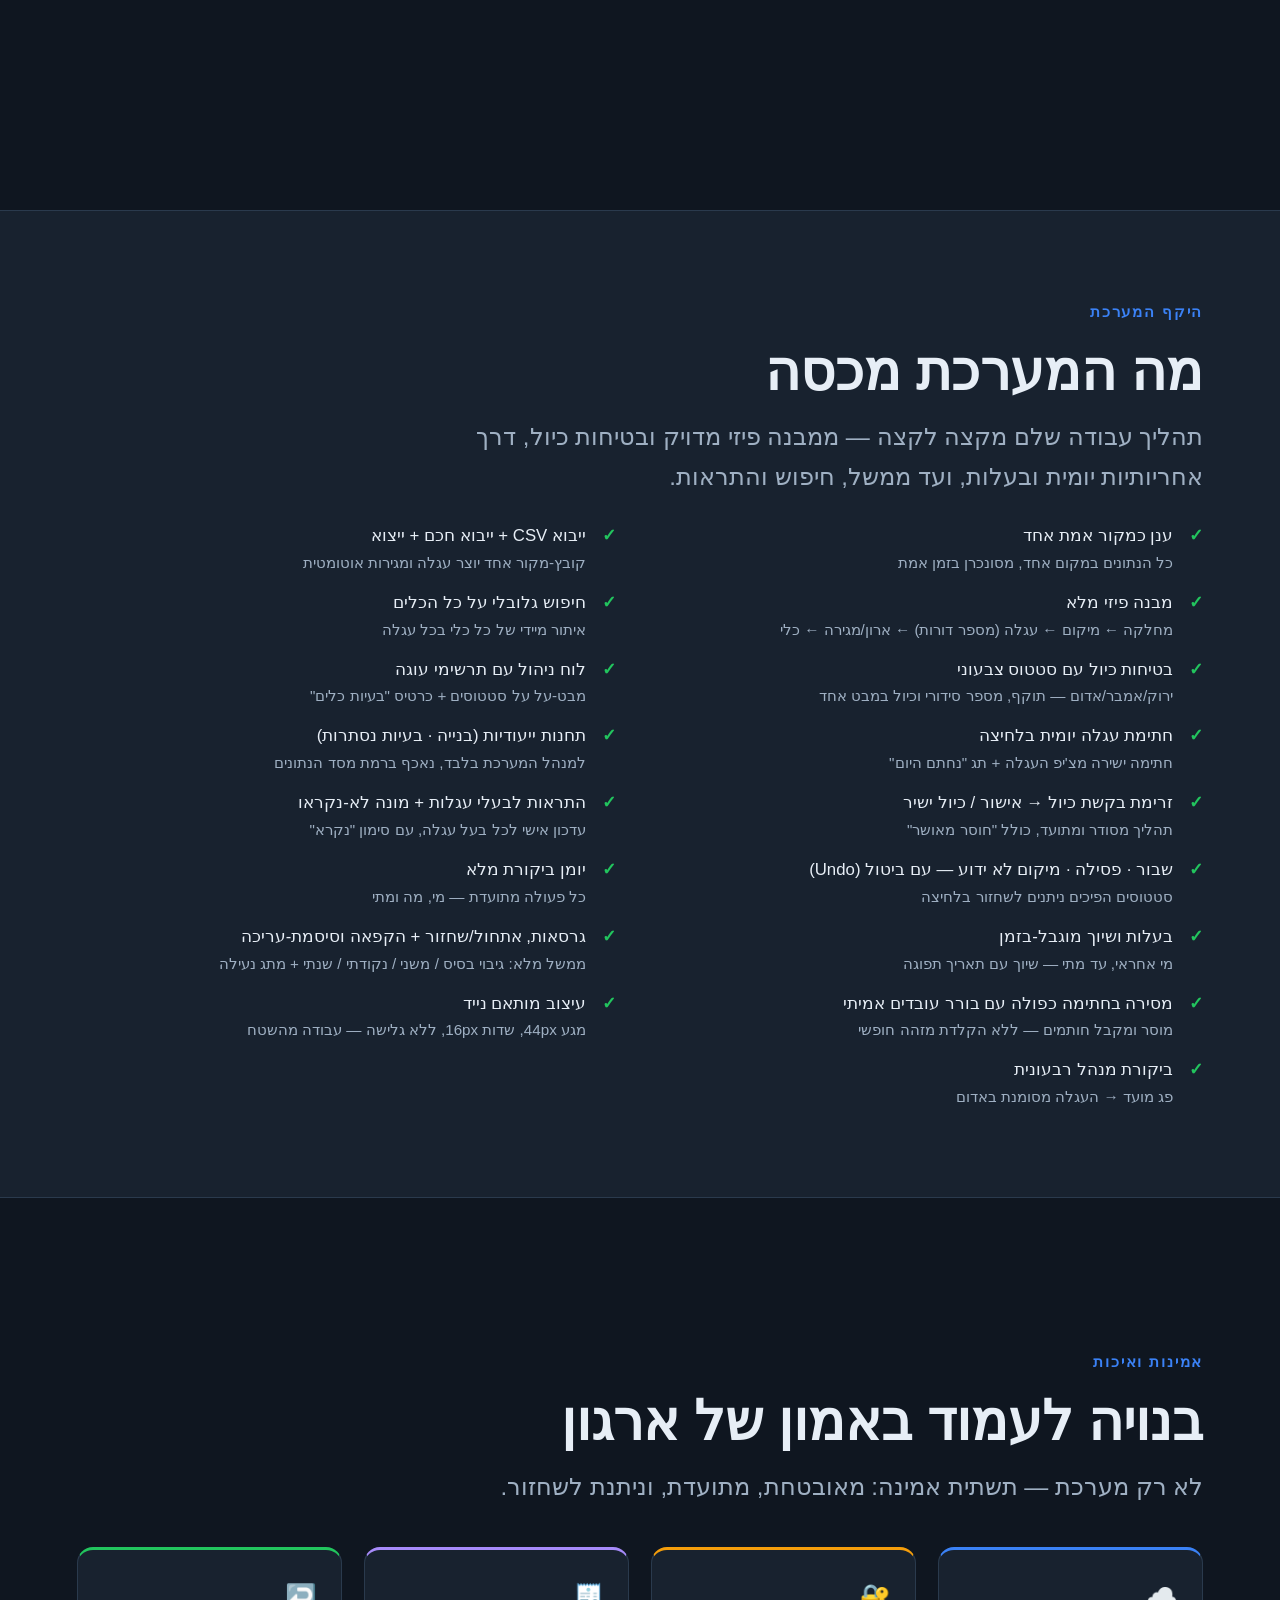
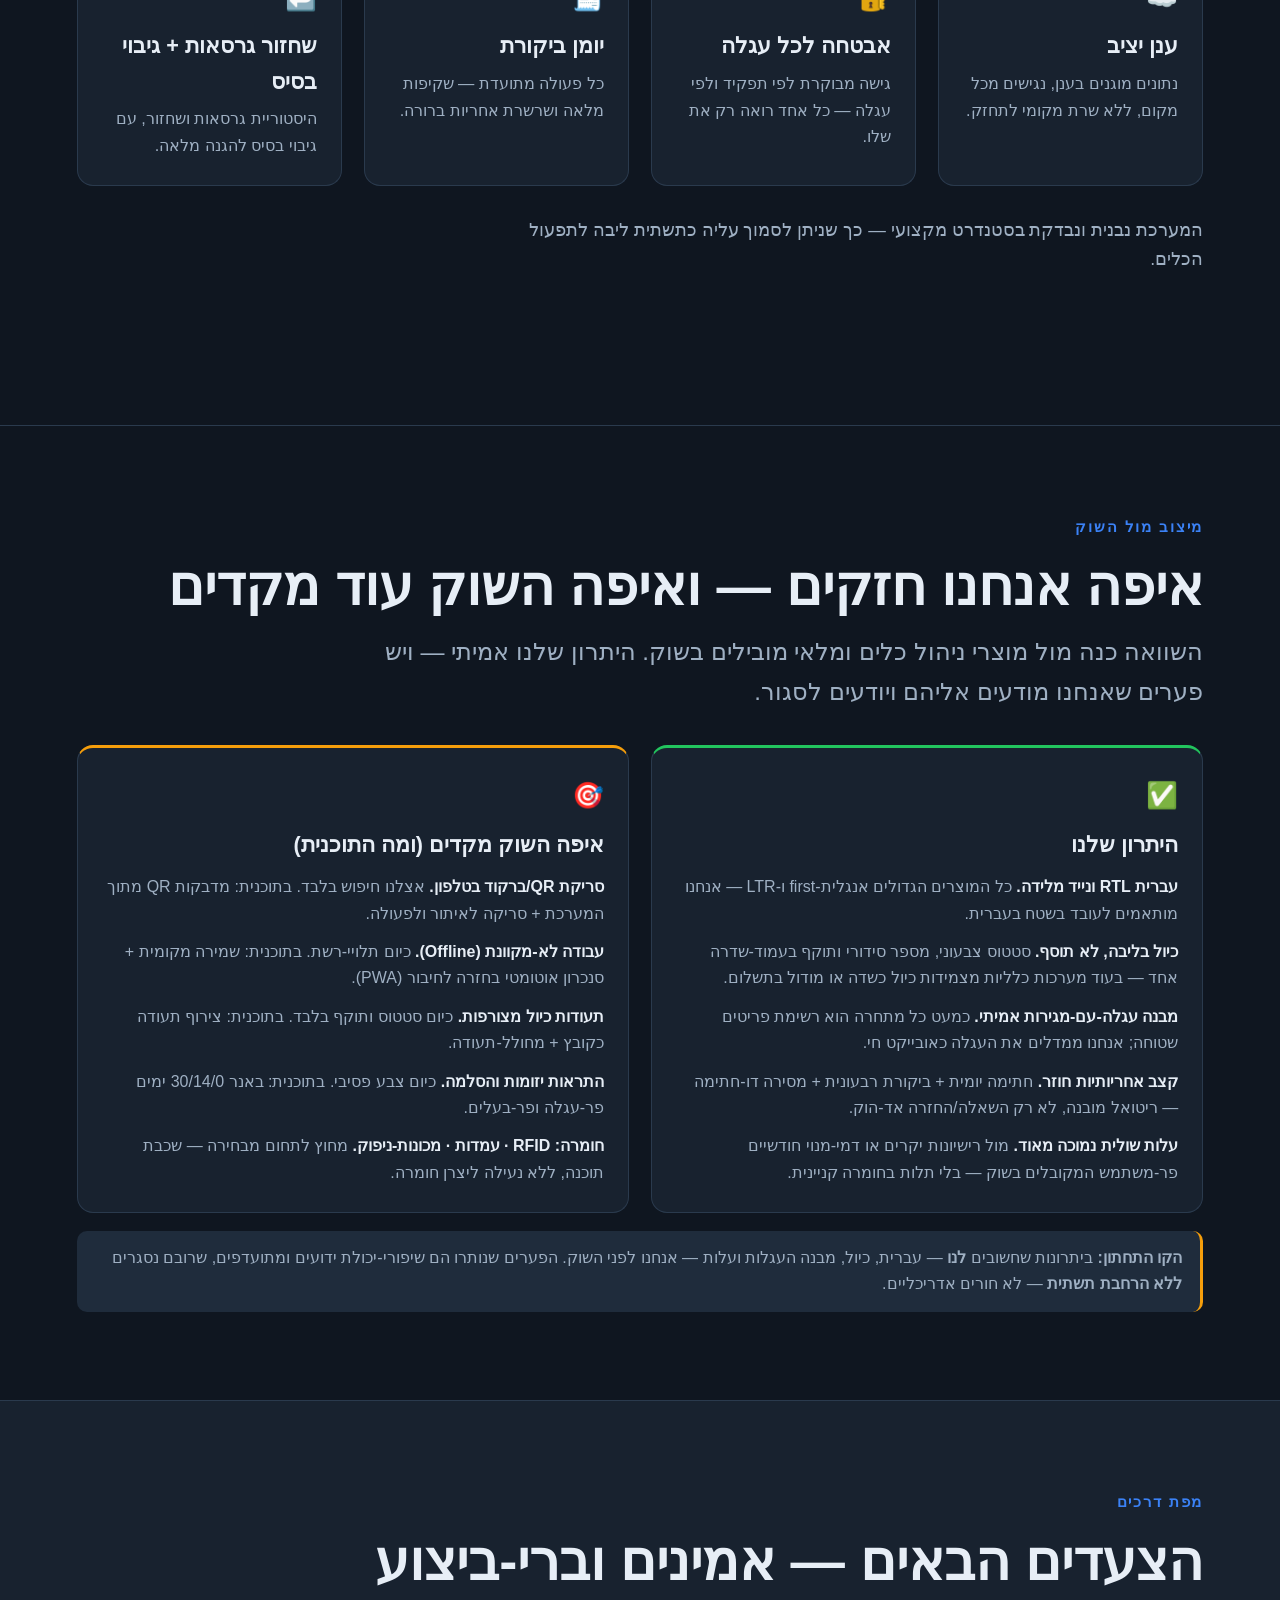
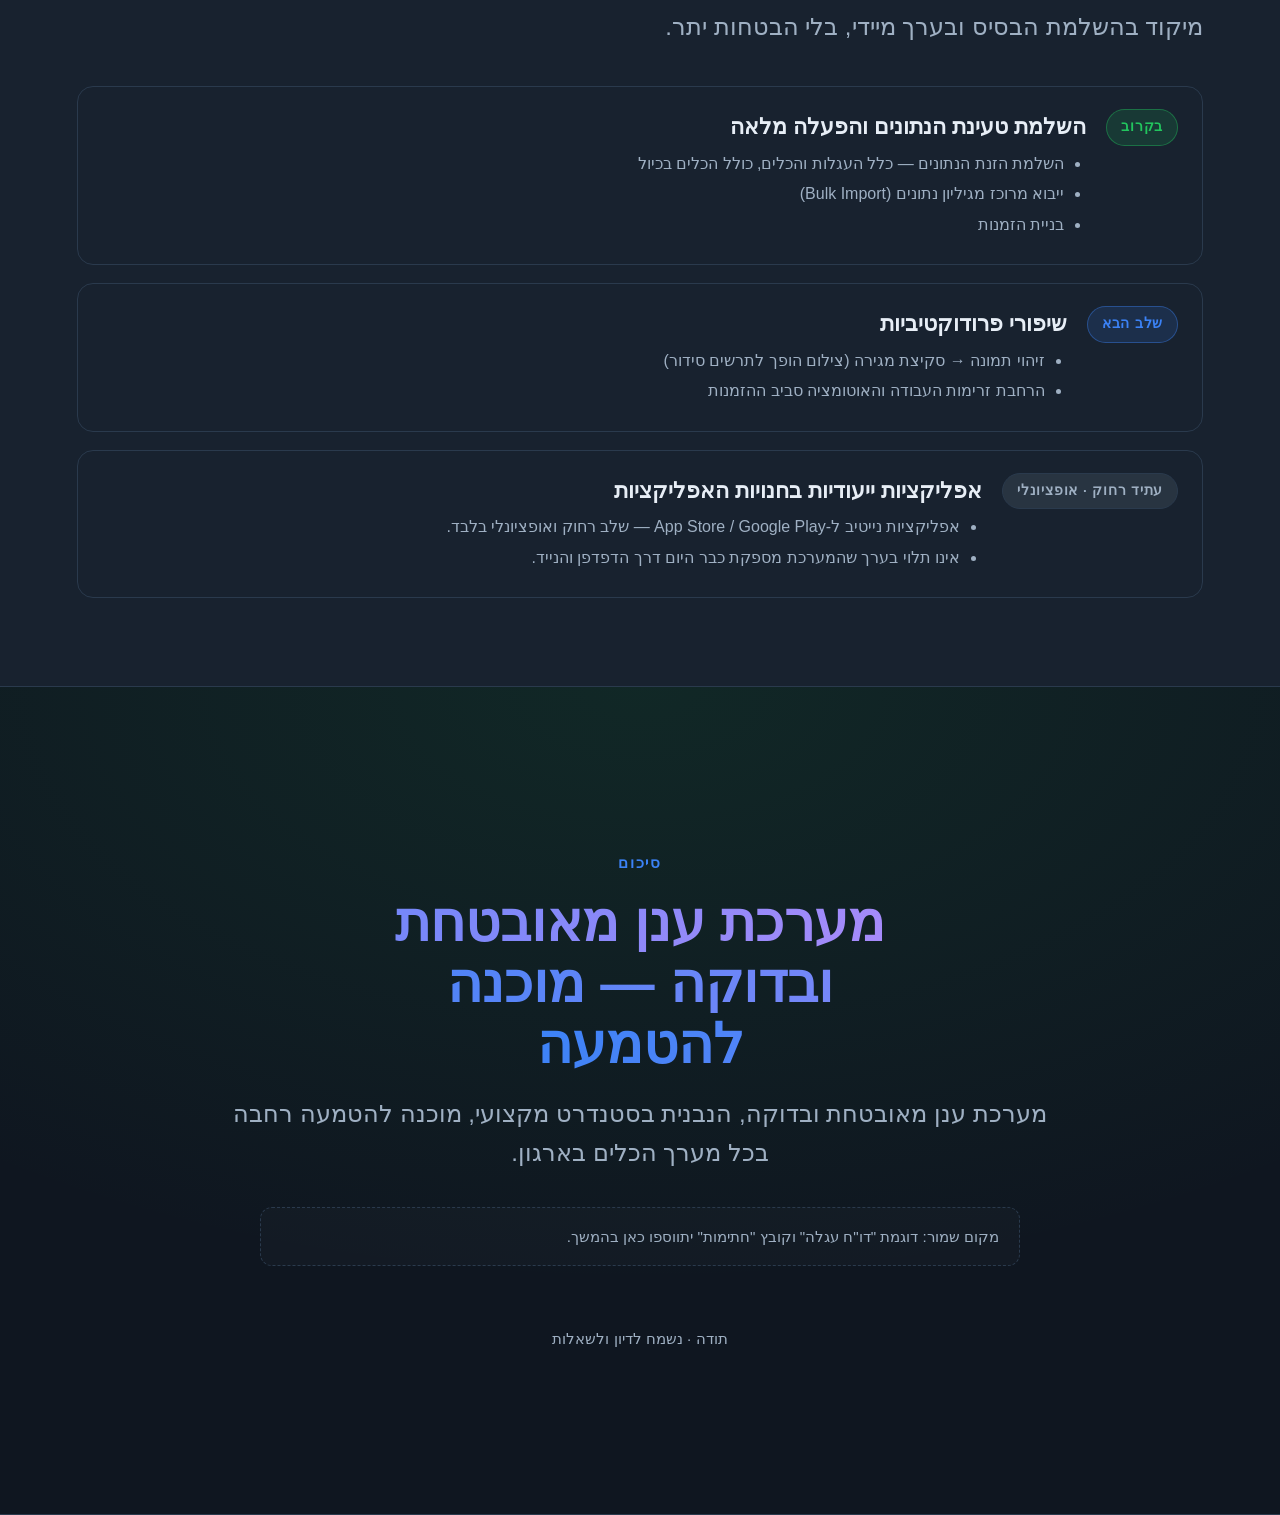
==== commit 3bd6262e: "Presentations: all 7 decks made fully client-agnostic (removed customer/industry/ real quantities/ta" ====
--- a/presentations/exec-v2/index.html
+++ b/presentations/exec-v2/index.html
@@ -94,32 +94,90 @@
   .arch-node small{display:block; color:var(--mut); font-weight:400; font-size:.85rem; margin-top:4px}
   .arch-arrow{color:var(--blue); font-size:1.6rem; font-weight:800}
   @media(max-width:980px){.arch-flow{flex-direction:column}.arch-arrow{transform:rotate(90deg)}}
+  /* TOC / index */
+  .toc{list-style:none; margin-top:34px; display:grid; gap:14px}
+  .toc li{counter-increment:tocnum}
+  .toc a{
+    display:flex; align-items:center; gap:16px; text-decoration:none;
+    background:var(--s1); border:1px solid var(--bd); border-radius:14px;
+    padding:16px 22px; color:var(--tx); font-size:1.12rem; font-weight:600;
+    transition:border-color .15s, background .15s;
+  }
+  .toc a:hover{border-color:var(--blue); background:var(--s2)}
+  .toc a::before{
+    content:counter(tocnum); flex:none; width:38px; height:38px;
+    display:flex; align-items:center; justify-content:center;
+    background:var(--s2); border:1px solid var(--bd); border-radius:999px;
+    color:var(--blue); font-weight:800; font-size:1rem;
+  }
+  .toc-wrap{counter-reset:tocnum}
+  /* ===== PRINT / SAVE-AS-PDF ===== */
+  @media print{
+    :root{--bg:#ffffff; --s1:#f4f6f9; --s2:#eaeef4; --tx:#111a26; --mut:#445166; --bd:#c5d0dd}
+    html{scroll-behavior:auto}
+    body{background:#fff !important; color:var(--tx) !important; -webkit-print-color-adjust:exact; print-color-adjust:exact}
+    .slide{
+      background:#fff !important; min-height:auto; padding:38px 40px;
+      border-bottom:none; break-after:page; page-break-after:always;
+      break-inside:avoid; page-break-inside:avoid; justify-content:flex-start;
+    }
+    .slide:last-of-type{break-after:auto; page-break-after:auto}
+    .card,.shot,.phase,.stat,.matrix,.arch-node,.tbl-note,.placeholder,.toc a,ul.checks li{break-inside:avoid; page-break-inside:avoid}
+    h1{font-size:2.6rem} h2{font-size:2rem}
+    .lead{color:var(--mut)} p.body,.card p,.shot .cap p{color:var(--mut)}
+    .badge-grad{-webkit-text-fill-color:initial; color:var(--blue) !important; background:none}
+    .matrix thead th{position:static}
+    .shot img{max-height:340px; object-fit:contain}
+    a{color:inherit; text-decoration:none}
+    .no-print{display:none !important}
+  }
 </style>
 </head>
 <body>
 
 <!-- 1. TITLE -->
-<section class="slide" style="background:radial-gradient(1200px 600px at 80% 0%,rgba(59,130,246,.12),transparent),radial-gradient(900px 500px at 10% 100%,rgba(167,139,250,.10),transparent),var(--bg)">
+<section id="slide-title" class="slide" style="background:radial-gradient(1200px 600px at 80% 0%,rgba(59,130,246,.12),transparent),radial-gradient(900px 500px at 10% 100%,rgba(167,139,250,.10),transparent),var(--bg)">
   <div class="slide-inner">
     <div class="kicker">מערכת ארגונית · ענן · ניהול כלים מדויק</div>
     <h1>מערכת ניהול עגלות וכלים<br><span class="badge-grad">שליטה מלאה, אחריותיות ובטיחות כיול</span></h1>
     <p class="lead">פלטפורמת ענן חכמה לניהול עגלות הכלים בארגון — מקור אמת אחד, סנכרון חי, ובקרת כיול מלאה, מותאמת לעבודה מהשטח ומהנייד.</p>
     <div class="stat-row">
-      <div class="stat"><div class="num">11</div><div class="lbl">עגלות כלים</div></div>
-      <div class="stat"><div class="num">אלפי</div><div class="lbl">כלים במעקב</div></div>
-      <div class="stat"><div class="num">77</div><div class="lbl">כלים בכיול</div></div>
+      <div class="stat"><div class="num">☁️</div><div class="lbl">מקור אמת אחד בענן</div></div>
+      <div class="stat"><div class="num">⚡</div><div class="lbl">סנכרון חי בזמן אמת</div></div>
+      <div class="stat"><div class="num">🛡️</div><div class="lbl">בקרת כיול מלאה</div></div>
       <div class="stat"><div class="num">100%</div><div class="lbl">ענן · נגיש מכל מקום</div></div>
     </div>
-    <p class="footer">מוצג בפני בעלי החברה, הדירקטוריון וההנהלה · דיון אסטרטגי</p>
+    <p class="footer">מצגת מוצר · סקירת יכולות המערכת</p>
+  </div>
+</section>
+
+<!-- 1b. TABLE OF CONTENTS -->
+<section id="slide-toc" class="slide">
+  <div class="slide-inner toc-wrap">
+    <div class="kicker">תוכן עניינים</div>
+    <h2>שלבי המצגת</h2>
+    <p class="lead">לחיצה על שלב מדלגת ישירות אליו.</p>
+    <ul class="toc">
+      <li><a href="#slide-challenge">האתגר והמטרה</a></li>
+      <li><a href="#slide-arch">ארכיטקטורת ענן</a></li>
+      <li><a href="#slide-roles">הרשאות ותפקידים</a></li>
+      <li><a href="#slide-screens-1">מסכים אמיתיים — כניסה ולוחות בקרה</a></li>
+      <li><a href="#slide-screens-2">מסכים אמיתיים — חלונות עבודה</a></li>
+      <li><a href="#slide-scope">היקף המערכת</a></li>
+      <li><a href="#slide-reliability">אמינות ואיכות</a></li>
+      <li><a href="#slide-positioning">מיצוב מול השוק</a></li>
+      <li><a href="#slide-roadmap">מפת דרכים</a></li>
+      <li><a href="#slide-closing">סיכום</a></li>
+    </ul>
   </div>
 </section>
 
 <!-- 2. CHALLENGE & GOAL -->
-<section class="slide">
+<section id="slide-challenge" class="slide">
   <div class="slide-inner">
     <div class="kicker">האתגר והמטרה</div>
     <h2>מה תפעול עגלות כלים באמת דורש</h2>
-    <p class="lead">עשרות עגלות, אלפי כלים, ודרישות כיול מחמירות — בלי מערכת אחת אמינה, נוצרים סיכוני בטיחות, אובדן ציוד וחוסר אחריותיות.</p>
+    <p class="lead">מספר רב של עגלות, כמות גדולה של כלים, ודרישות כיול מחמירות — בלי מערכת אחת אמינה, נוצרים סיכוני בטיחות, אובדן ציוד וחוסר אחריותיות.</p>
     <div class="grid g3">
       <div class="card accent-a"><span class="ic">🛡️</span><h3>עמידה בכיול</h3><p>כל כלי חייב להיות בתוקף כיול. כלי שפג — סיכון בטיחותי ותקלה איכותית שאסור שתחמוק.</p></div>
       <div class="card accent-b"><span class="ic">📋</span><h3>אחריותיות</h3><p>מי אחראי לאיזו עגלה, מי חתם, מי דיווח. שרשרת אחריות ברורה לכל פעולה ולכל כלי.</p></div>
@@ -130,19 +188,19 @@
 </section>
 
 <!-- 3. CLOUD ARCHITECTURE -->
-<section class="slide" style="background:var(--s1)">
+<section id="slide-arch" class="slide" style="background:var(--s1)">
   <div class="slide-inner">
     <div class="kicker">ארכיטקטורת ענן</div>
     <h2>בנויה על ענן · חיה · ניידת</h2>
-    <p class="lead">מקור אמת אחד בענן Firebase. כל שינוי מסונכרן מיידית לכל המשתמשים, בכל מכשיר — מחשב או טלפון.</p>
+    <p class="lead">מקור אמת אחד בענן. כל שינוי מסונכרן מיידית לכל המשתמשים, בכל מכשיר — מחשב או טלפון.</p>
     <div class="arch-flow">
       <div class="arch-node">משתמשים<small>מחשב · טלפון · שטח</small></div>
       <div class="arch-arrow">→</div>
       <div class="arch-node">שכבת אבטחה<small>הרשאות לפי תפקיד ולפי עגלה</small></div>
       <div class="arch-arrow">→</div>
-      <div class="arch-node" style="border-color:var(--blue)">ענן Firebase<small>מקור אמת אחד · סנכרון חי</small></div>
+      <div class="arch-node" style="border-color:var(--blue)">ענן מנוהל<small>מקור אמת אחד · סנכרון חי</small></div>
       <div class="arch-arrow">→</div>
-      <div class="arch-node">גיבוי ובקרה<small>היסטוריית גרסאות · גיבוי בסיס Alpha</small></div>
+      <div class="arch-node">גיבוי ובקרה<small>היסטוריית גרסאות · גיבוי בסיס</small></div>
     </div>
     <div class="grid g3" style="margin-top:38px">
       <div class="card accent-b"><span class="ic">☁️</span><h3>מקור אמת אחד</h3><p>אין קבצים מפוזרים. כל הנתונים במקום אחד מאובטח בענן.</p></div>
@@ -153,7 +211,7 @@
 </section>
 
 <!-- 4. ROLES TABLE -->
-<section class="slide">
+<section id="slide-roles" class="slide">
   <div class="slide-inner">
     <div class="kicker">הרשאות ותפקידים</div>
     <h2>שלוש רמות משתמש — מטריצת הרשאות</h2>
@@ -186,7 +244,7 @@
 </section>
 
 <!-- 5. REAL SCREENS — LOGIN + DASHBOARDS -->
-<section class="slide" style="background:var(--s1)">
+<section id="slide-screens-1" class="slide" style="background:var(--s1)">
   <div class="slide-inner">
     <div class="kicker">המוצר · מסכים אמיתיים</div>
     <h2>כניסה מאובטחת ולוחות בקרה</h2>
@@ -215,7 +273,7 @@
 </section>
 
 <!-- 6. REAL SCREENS — WORK WINDOWS -->
-<section class="slide">
+<section id="slide-screens-2" class="slide">
   <div class="slide-inner">
     <div class="kicker">המוצר · חלונות עבודה</div>
     <h2>חלונות העבודה בפעולה</h2>
@@ -234,30 +292,35 @@
 </section>
 
 <!-- 7. WHAT THE SYSTEM COVERS -->
-<section class="slide" style="background:var(--s1)">
+<section id="slide-scope" class="slide" style="background:var(--s1)">
   <div class="slide-inner">
     <div class="kicker">היקף המערכת</div>
     <h2>מה המערכת מכסה</h2>
-    <p class="lead">תהליך עבודה שלם מקצה לקצה — מבטיחות כיול ועד אחריותיות יומית ובקרת מלאי.</p>
+    <p class="lead">תהליך עבודה שלם מקצה לקצה — ממבנה פיזי מדויק ובטיחות כיול, דרך אחריותיות יומית ובעלות, ועד ממשל, חיפוש והתראות.</p>
     <ul class="checks">
       <li>ענן כמקור אמת אחד <span>כל הנתונים במקום אחד, מסונכרן בזמן אמת</span></li>
-      <li>בטיחות כיול עם סטטוס צבעוני <span>ירוק/אמבר/אדום — תוקף כיול במבט אחד</span></li>
-      <li>חתימת עגלה יומית <span>אחריותיות יומית — ומשמשת גם כנוכחות</span></li>
-      <li>זרימת בקשת כיול → אישור → "חוסר מאושר" <span>תהליך מסודר ומתועד מקצה לקצה</span></li>
-      <li>דיווח כלי שבור עם התראות <span>כלי שבור מדווח ומסומן מיד</span></li>
-      <li>חוסר מאושר לשימוש מחוץ למחלקה <span>כלי שיצא מהמחלקה — מתועד ומאושר</span></li>
+      <li>מבנה פיזי מלא <span>מחלקה ← מיקום ← עגלה (מספר דורות) ← ארון/מגירה ← כלי</span></li>
+      <li>בטיחות כיול עם סטטוס צבעוני <span>ירוק/אמבר/אדום — תוקף, מספר סידורי וכיול במבט אחד</span></li>
+      <li>חתימת עגלה יומית בלחיצה <span>חתימה ישירה מצ'יפ העגלה + תג "נחתם היום"</span></li>
+      <li>זרימת בקשת כיול → אישור / כיול ישיר <span>תהליך מסודר ומתועד, כולל "חוסר מאושר"</span></li>
+      <li>שבור · פסילה · מיקום לא ידוע — עם ביטול (Undo) <span>סטטוסים הפיכים ניתנים לשחזור בלחיצה</span></li>
+      <li>בעלות ושיוך מוגבל-בזמן <span>מי אחראי, עד מתי — שיוך עם תאריך תפוגה</span></li>
+      <li>מסירה בחתימה כפולה עם בורר עובדים אמיתי <span>מוסר ומקבל חותמים — ללא הקלדת מזהה חופשי</span></li>
       <li>ביקורת מנהל רבעונית <span>פג מועד → העגלה מסומנת באדום</span></li>
-      <li>מעקב כלים במיקום לא ידוע <span>שום כלי לא "נעלם" מהמערכת</span></li>
-      <li>אבטחה לכל עגלה <span>גישה מבוקרת לפי עגלה ולפי תפקיד</span></li>
+      <li>ייבוא CSV + ייבוא חכם + ייצוא <span>קובץ-מקור אחד יוצר עגלה ומגירות אוטומטית</span></li>
+      <li>חיפוש גלובלי על כל הכלים <span>איתור מיידי של כל כלי בכל עגלה</span></li>
+      <li>לוח ניהול עם תרשימי עוגה <span>מבט-על על סטטוסים + כרטיס "בעיות כלים"</span></li>
+      <li>תחנות ייעודיות (בנייה · בעיות נסתרות) <span>למנהל המערכת בלבד, נאכף ברמת מסד הנתונים</span></li>
+      <li>התראות לבעלי עגלות + מונה לא-נקראו <span>עדכון אישי לכל בעל עגלה, עם סימון "נקרא"</span></li>
       <li>יומן ביקורת מלא <span>כל פעולה מתועדת — מי, מה ומתי</span></li>
-      <li>היסטוריית גרסאות, שחזור וגיבוי בסיס Alpha <span>אפשר תמיד לחזור אחורה בבטחה</span></li>
-      <li>ידידותי לנייד <span>עבודה נוחה מהטלפון, ישירות מהשטח</span></li>
+      <li>גרסאות, אתחול/שחזור + הקפאה וסיסמת-עריכה <span>ממשל מלא: גיבוי בסיס / משני / נקודתי / שנתי + מתג נעילה</span></li>
+      <li>עיצוב מותאם נייד <span>מגע 44px, שדות 16px, ללא גלישה — עבודה מהשטח</span></li>
     </ul>
   </div>
 </section>
 
 <!-- 8. RELIABILITY / QUALITY -->
-<section class="slide">
+<section id="slide-reliability" class="slide">
   <div class="slide-inner">
     <div class="kicker">אמינות ואיכות</div>
     <h2>בנויה לעמוד באמון של ארגון</h2>
@@ -266,14 +329,48 @@
       <div class="card accent-b"><span class="ic">☁️</span><h3>ענן יציב</h3><p>נתונים מוגנים בענן, נגישים מכל מקום, ללא שרת מקומי לתחזק.</p></div>
       <div class="card accent-a"><span class="ic">🔐</span><h3>אבטחה לכל עגלה</h3><p>גישה מבוקרת לפי תפקיד ולפי עגלה — כל אחד רואה רק את שלו.</p></div>
       <div class="card accent-p"><span class="ic">🧾</span><h3>יומן ביקורת</h3><p>כל פעולה מתועדת — שקיפות מלאה ושרשרת אחריות ברורה.</p></div>
-      <div class="card accent-g"><span class="ic">↩️</span><h3>שחזור גרסאות + גיבוי Alpha</h3><p>היסטוריית גרסאות ושחזור, עם גיבוי בסיס Alpha להגנה מלאה.</p></div>
-    </div>
-    <p class="body" style="margin-top:30px">המערכת נבנית ונבדקת בסטנדרט מקצועי — כך שהדירקטוריון וההנהלה יכולים לסמוך עליה כתשתית ליבה לתפעול הכלים.</p>
-  </div>
-</section>
-
-<!-- 9. ROADMAP -->
-<section class="slide" style="background:var(--s1)">
+      <div class="card accent-g"><span class="ic">↩️</span><h3>שחזור גרסאות + גיבוי בסיס</h3><p>היסטוריית גרסאות ושחזור, עם גיבוי בסיס להגנה מלאה.</p></div>
+    </div>
+    <p class="body" style="margin-top:30px">המערכת נבנית ונבדקת בסטנדרט מקצועי — כך שניתן לסמוך עליה כתשתית ליבה לתפעול הכלים.</p>
+  </div>
+</section>
+
+<!-- 9. COMPETITIVE POSITIONING -->
+<section id="slide-positioning" class="slide">
+  <div class="slide-inner">
+    <div class="kicker">מיצוב מול השוק</div>
+    <h2>איפה אנחנו חזקים — ואיפה השוק עוד מקדים</h2>
+    <p class="lead">השוואה כנה מול מוצרי ניהול כלים ומלאי מובילים בשוק. היתרון שלנו אמיתי — ויש פערים שאנחנו מודעים אליהם ויודעים לסגור.</p>
+    <div class="grid g2" style="margin-top:34px; align-items:start">
+      <div class="card accent-g">
+        <span class="ic">✅</span>
+        <h3>היתרון שלנו</h3>
+        <ul style="list-style:none; margin-top:12px; color:var(--mut)">
+          <li style="margin-bottom:12px"><strong style="color:var(--tx)">עברית RTL ונייד מלידה.</strong> כל המוצרים הגדולים אנגלית-first ו-LTR — אנחנו מותאמים לעובד בשטח בעברית.</li>
+          <li style="margin-bottom:12px"><strong style="color:var(--tx)">כיול בליבה, לא תוסף.</strong> סטטוס צבעוני, מספר סידורי ותוקף בעמוד-שדרה אחד — בעוד מערכות כלליות מצמידות כיול כשדה או מודול בתשלום.</li>
+          <li style="margin-bottom:12px"><strong style="color:var(--tx)">מבנה עגלה-עם-מגירות אמיתי.</strong> כמעט כל מתחרה הוא רשימת פריטים שטוחה; אנחנו ממדלים את העגלה כאובייקט חי.</li>
+          <li style="margin-bottom:12px"><strong style="color:var(--tx)">קצב אחריותיות חוזר.</strong> חתימה יומית + ביקורת רבעונית + מסירה דו-חתימה — ריטואל מובנה, לא רק השאלה/החזרה אד-הוק.</li>
+          <li><strong style="color:var(--tx)">עלות שולית נמוכה מאוד.</strong> מול רישיונות יקרים או דמי-מנוי חודשיים פר-משתמש המקובלים בשוק — בלי תלות בחומרה קניינית.</li>
+        </ul>
+      </div>
+      <div class="card accent-a">
+        <span class="ic">🎯</span>
+        <h3>איפה השוק מקדים (ומה התוכנית)</h3>
+        <ul style="list-style:none; margin-top:12px; color:var(--mut)">
+          <li style="margin-bottom:12px"><strong style="color:var(--tx)">סריקת QR/ברקוד בטלפון.</strong> אצלנו חיפוש בלבד. בתוכנית: מדבקות QR מתוך המערכת + סריקה לאיתור ולפעולה.</li>
+          <li style="margin-bottom:12px"><strong style="color:var(--tx)">עבודה לא-מקוונת (Offline).</strong> כיום תלויי-רשת. בתוכנית: שמירה מקומית + סנכרון אוטומטי בחזרה לחיבור (PWA).</li>
+          <li style="margin-bottom:12px"><strong style="color:var(--tx)">תעודות כיול מצורפות.</strong> כיום סטטוס ותוקף בלבד. בתוכנית: צירוף תעודה כקובץ + מחולל-תעודה.</li>
+          <li style="margin-bottom:12px"><strong style="color:var(--tx)">התראות יזומות והסלמה.</strong> כיום צבע פסיבי. בתוכנית: באנר 30/14/0 ימים פר-עגלה ופר-בעלים.</li>
+          <li><strong style="color:var(--tx)">חומרה: RFID · עמדות · מכונות-ניפוק.</strong> מחוץ לתחום מבחירה — שכבת תוכנה, ללא נעילה ליצרן חומרה.</li>
+        </ul>
+      </div>
+    </div>
+    <div class="tbl-note"><strong>הקו התחתון:</strong> ביתרונות שחשובים <strong>לנו</strong> — עברית, כיול, מבנה העגלות ועלות — אנחנו לפני השוק. הפערים שנותרו הם שיפורי-יכולת ידועים ומתועדפים, שרובם נסגרים <strong>ללא הרחבת תשתית</strong> — לא חורים אדריכליים.</div>
+  </div>
+</section>
+
+<!-- 10. ROADMAP -->
+<section id="slide-roadmap" class="slide" style="background:var(--s1)">
   <div class="slide-inner">
     <div class="kicker">מפת דרכים</div>
     <h2>הצעדים הבאים — אמינים וברי-ביצוע</h2>
@@ -284,8 +381,8 @@
         <div>
           <h3>השלמת טעינת הנתונים והפעלה מלאה</h3>
           <ul>
-            <li>השלמת הזנת הנתונים — 11 עגלות, אלפי כלים, 77 כלים בכיול</li>
-            <li>ייבוא מרוכז מ-Excel (Bulk Import)</li>
+            <li>השלמת הזנת הנתונים — כלל העגלות והכלים, כולל הכלים בכיול</li>
+            <li>ייבוא מרוכז מגיליון נתונים (Bulk Import)</li>
             <li>בניית הזמנות</li>
           </ul>
         </div>
@@ -314,12 +411,12 @@
   </div>
 </section>
 
-<!-- 10. CLOSING -->
-<section class="slide" style="background:radial-gradient(1100px 600px at 50% 0%,rgba(34,197,94,.10),transparent),var(--bg)">
+<!-- 11. CLOSING -->
+<section id="slide-closing" class="slide" style="background:radial-gradient(1100px 600px at 50% 0%,rgba(34,197,94,.10),transparent),var(--bg)">
   <div class="slide-inner" style="text-align:center">
     <div class="kicker" style="justify-self:center">סיכום</div>
     <h2 style="max-width:20ch; margin:0 auto"><span class="badge-grad">מערכת ענן מאובטחת ובדוקה — מוכנה להטמעה</span></h2>
-    <p class="lead" style="margin:18px auto 0">מערכת ענן מאובטחת ובדוקה, הנבנית בסטנדרט מקצועי, מוכנה להטמעה רחבה בכל מערך הכלים של החברה.</p>
+    <p class="lead" style="margin:18px auto 0">מערכת ענן מאובטחת ובדוקה, הנבנית בסטנדרט מקצועי, מוכנה להטמעה רחבה בכל מערך הכלים בארגון.</p>
     <div class="placeholder" style="max-width:760px; margin:34px auto 0; text-align:right">מקום שמור: דוגמת "דו"ח עגלה" וקובץ "חתימות" יתווספו כאן בהמשך.</div>
     <p class="footer" style="border:none; justify-self:center; margin-top:40px">תודה · נשמח לדיון ולשאלות</p>
   </div>
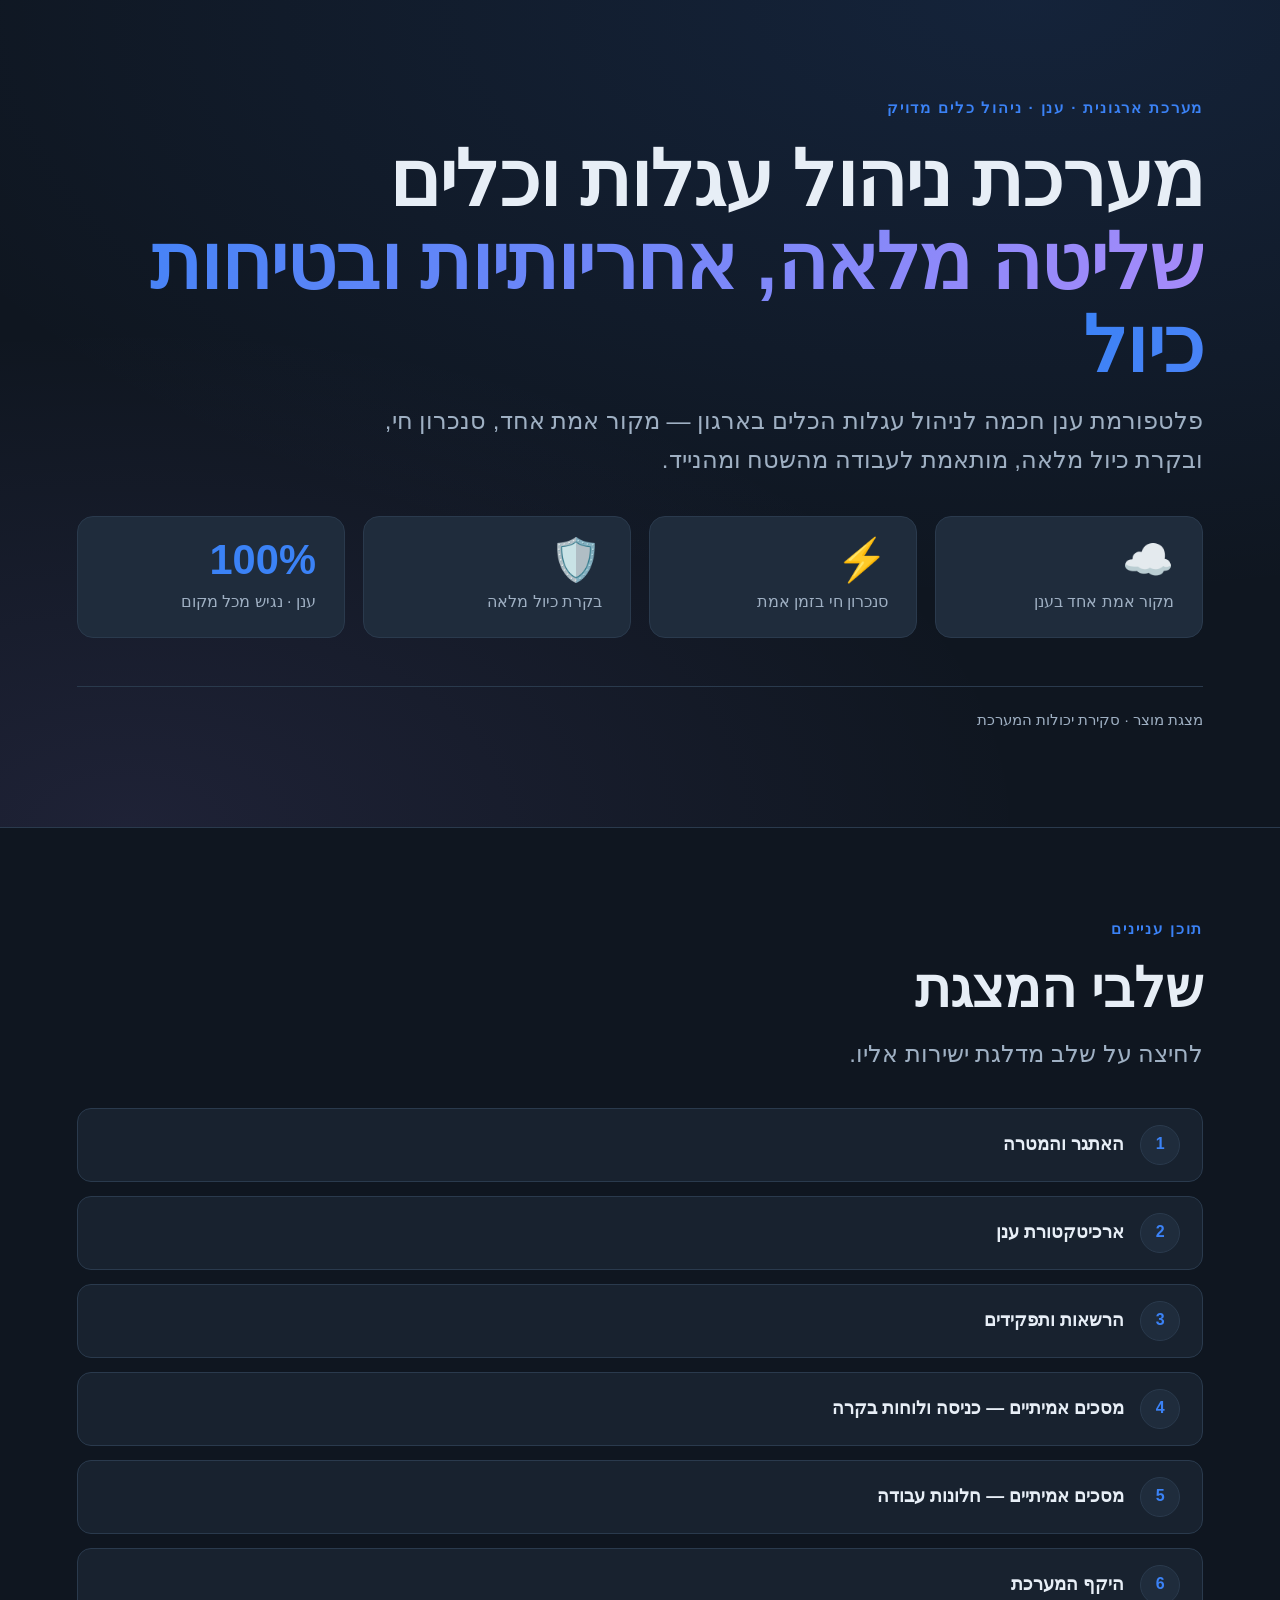
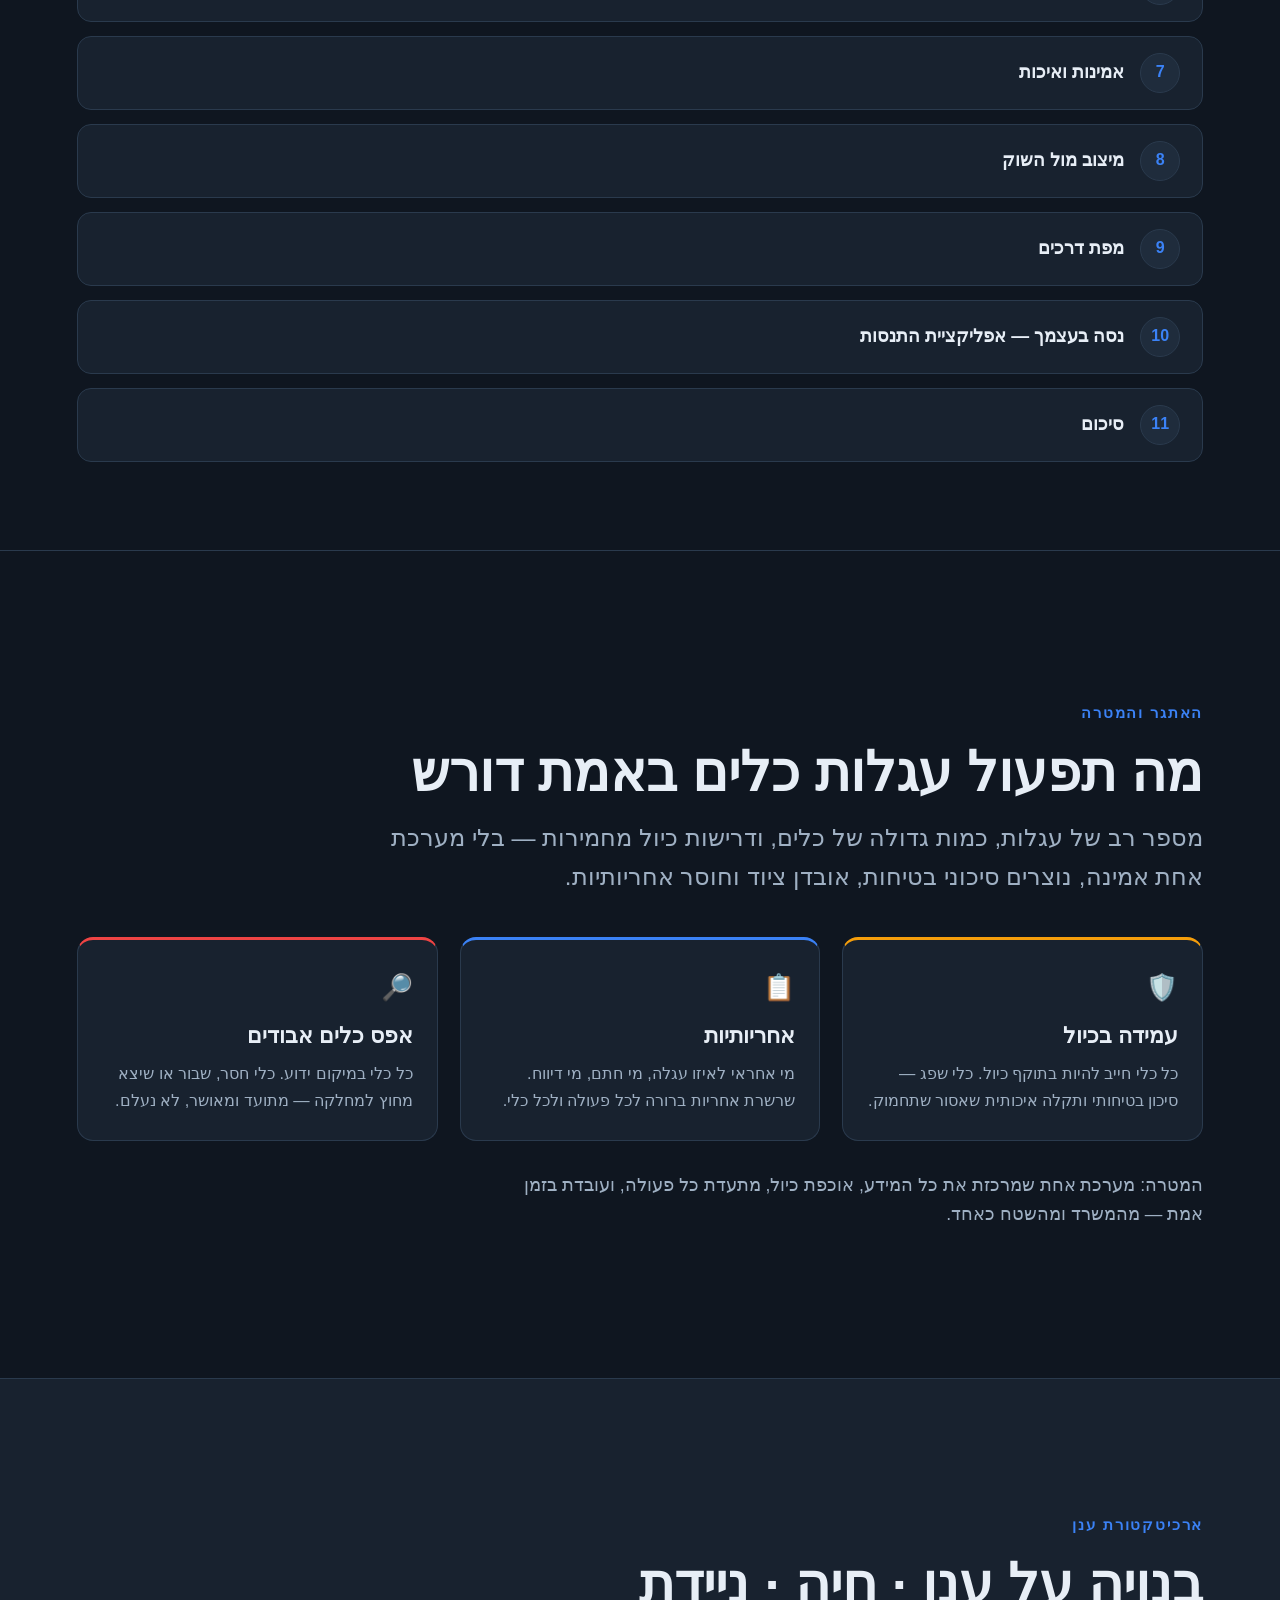
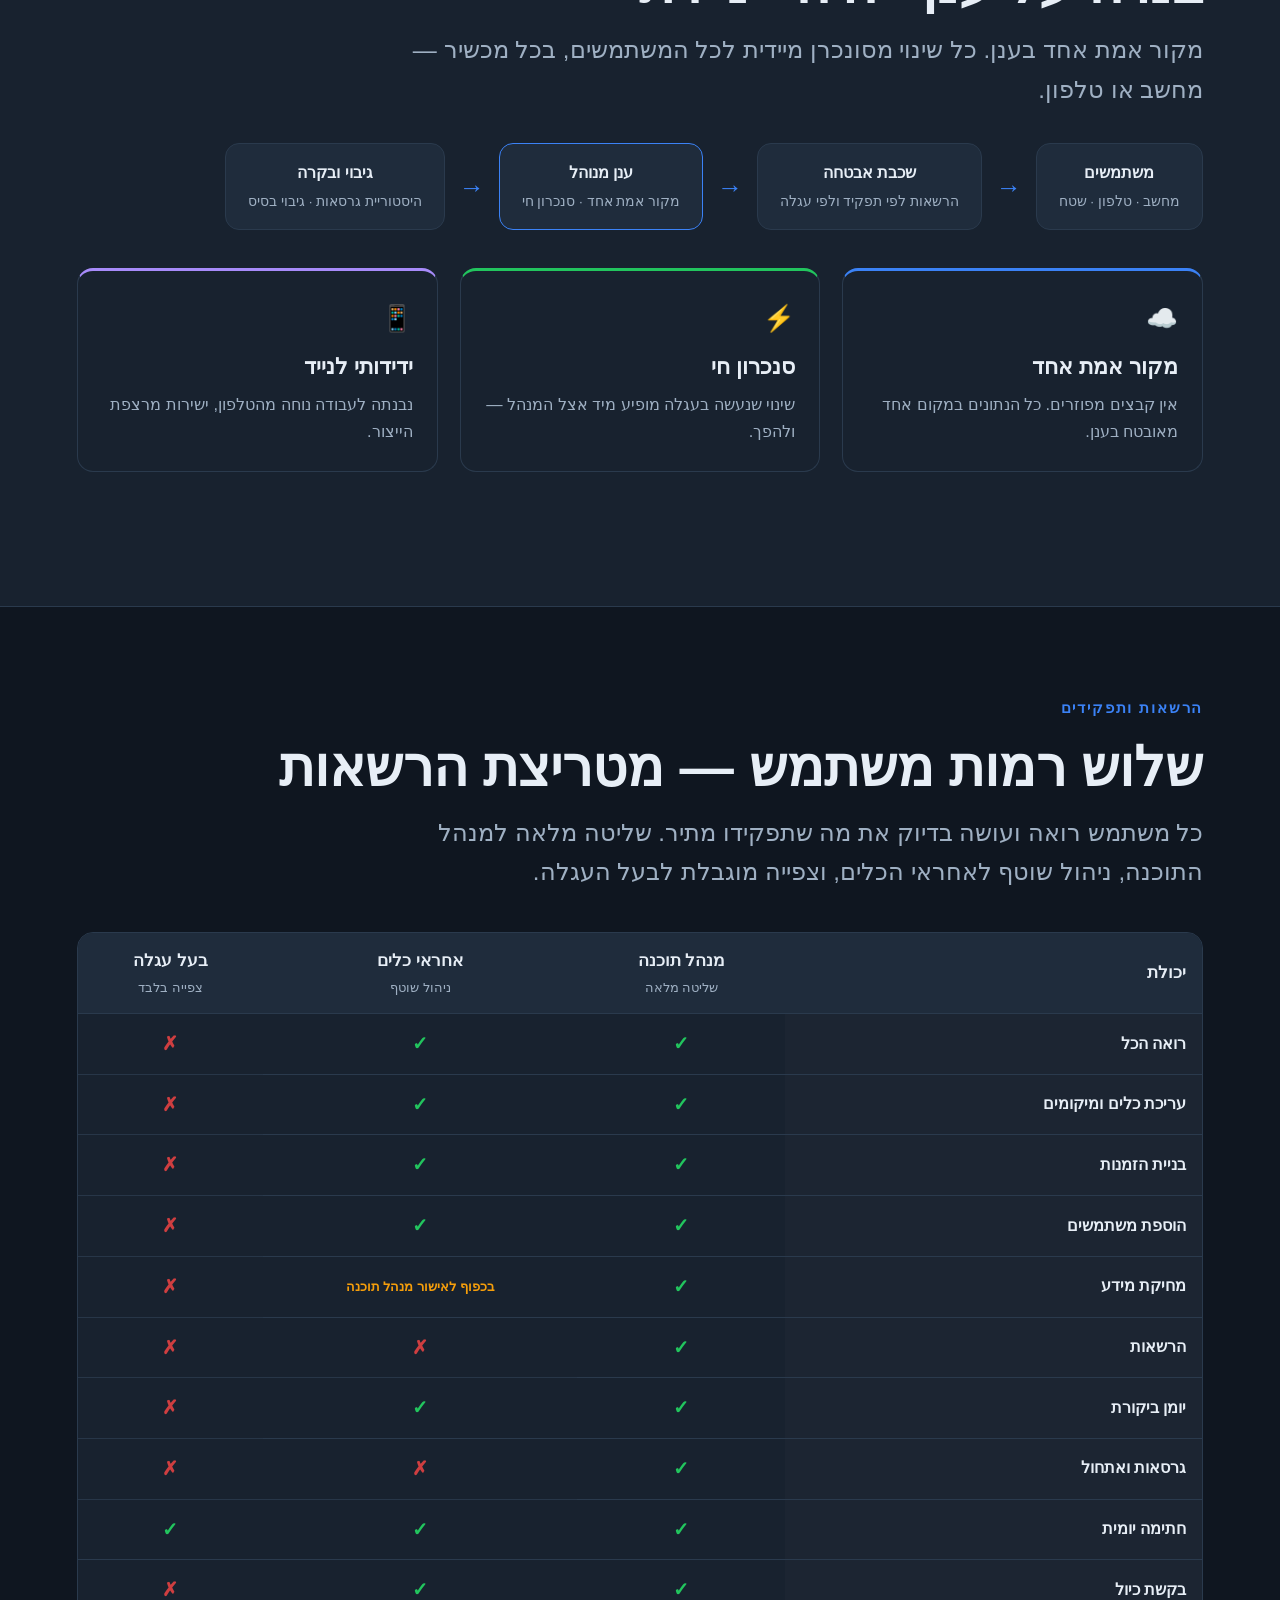
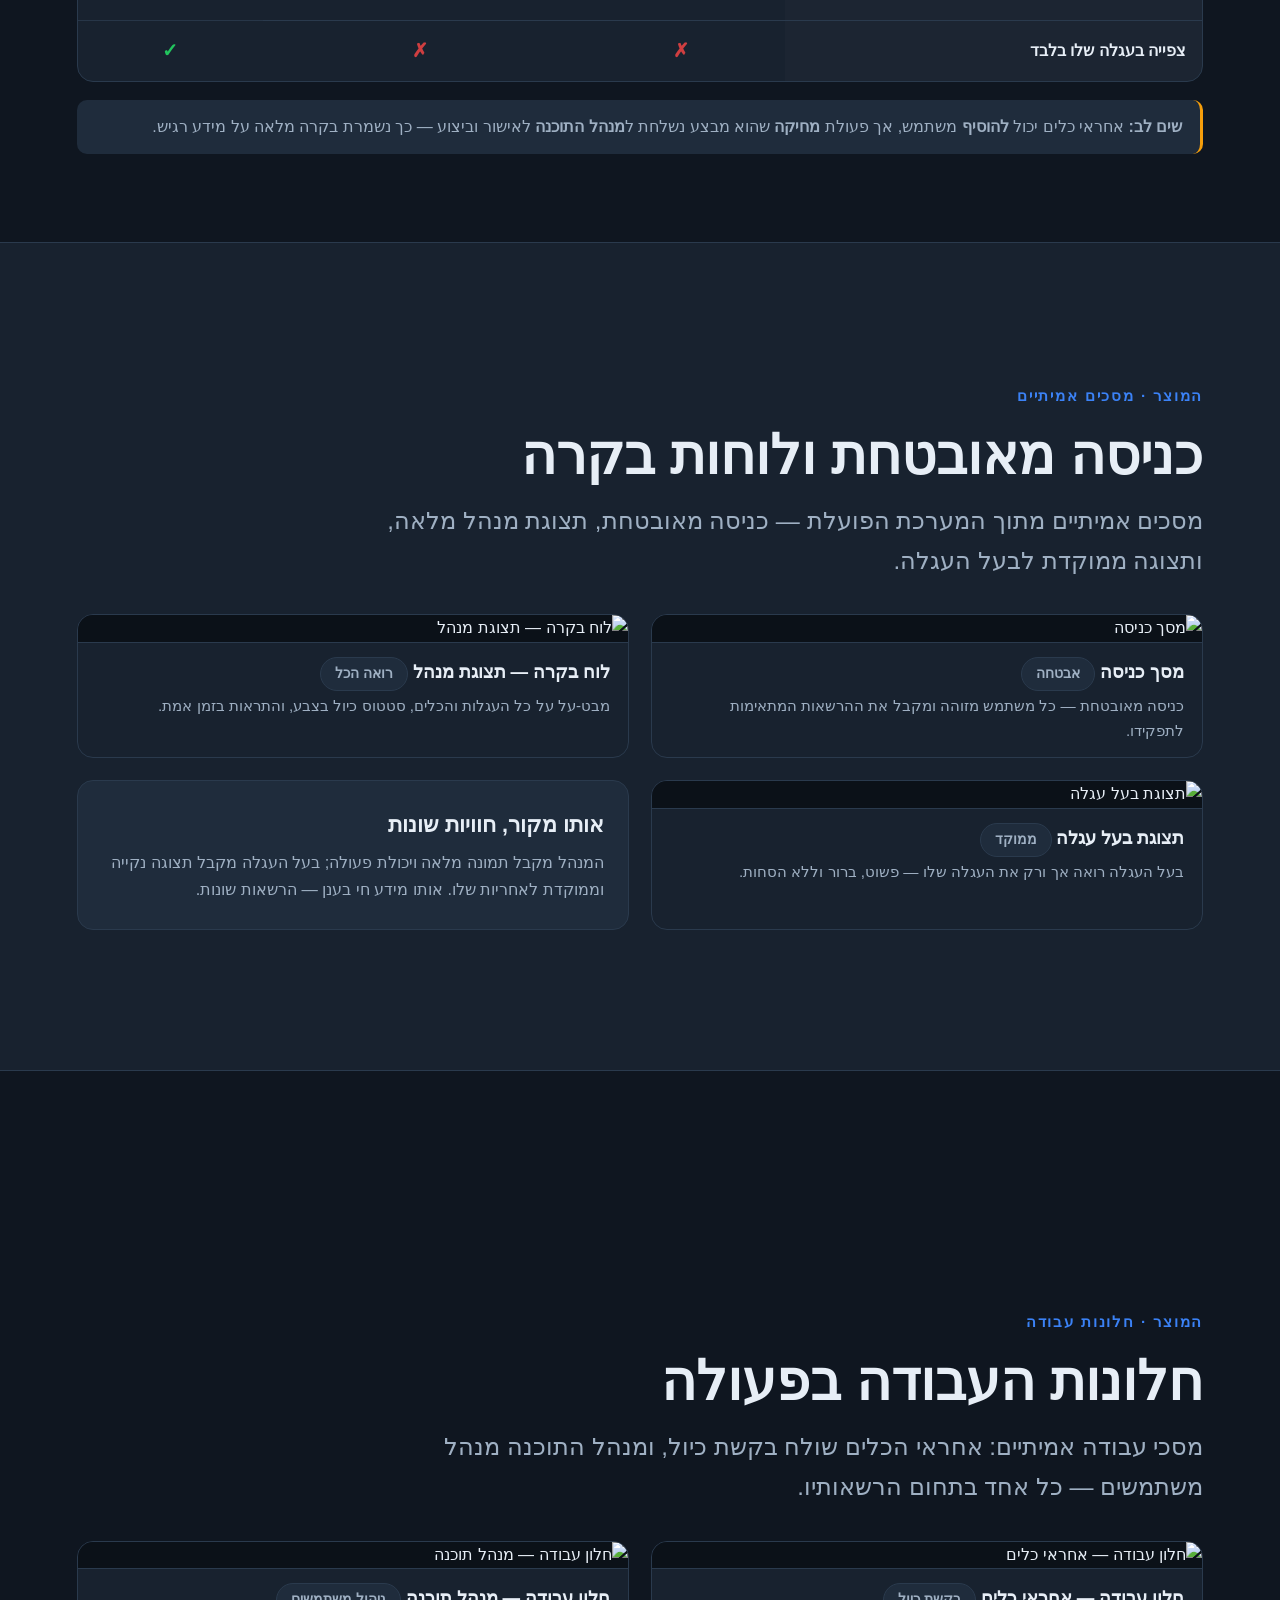
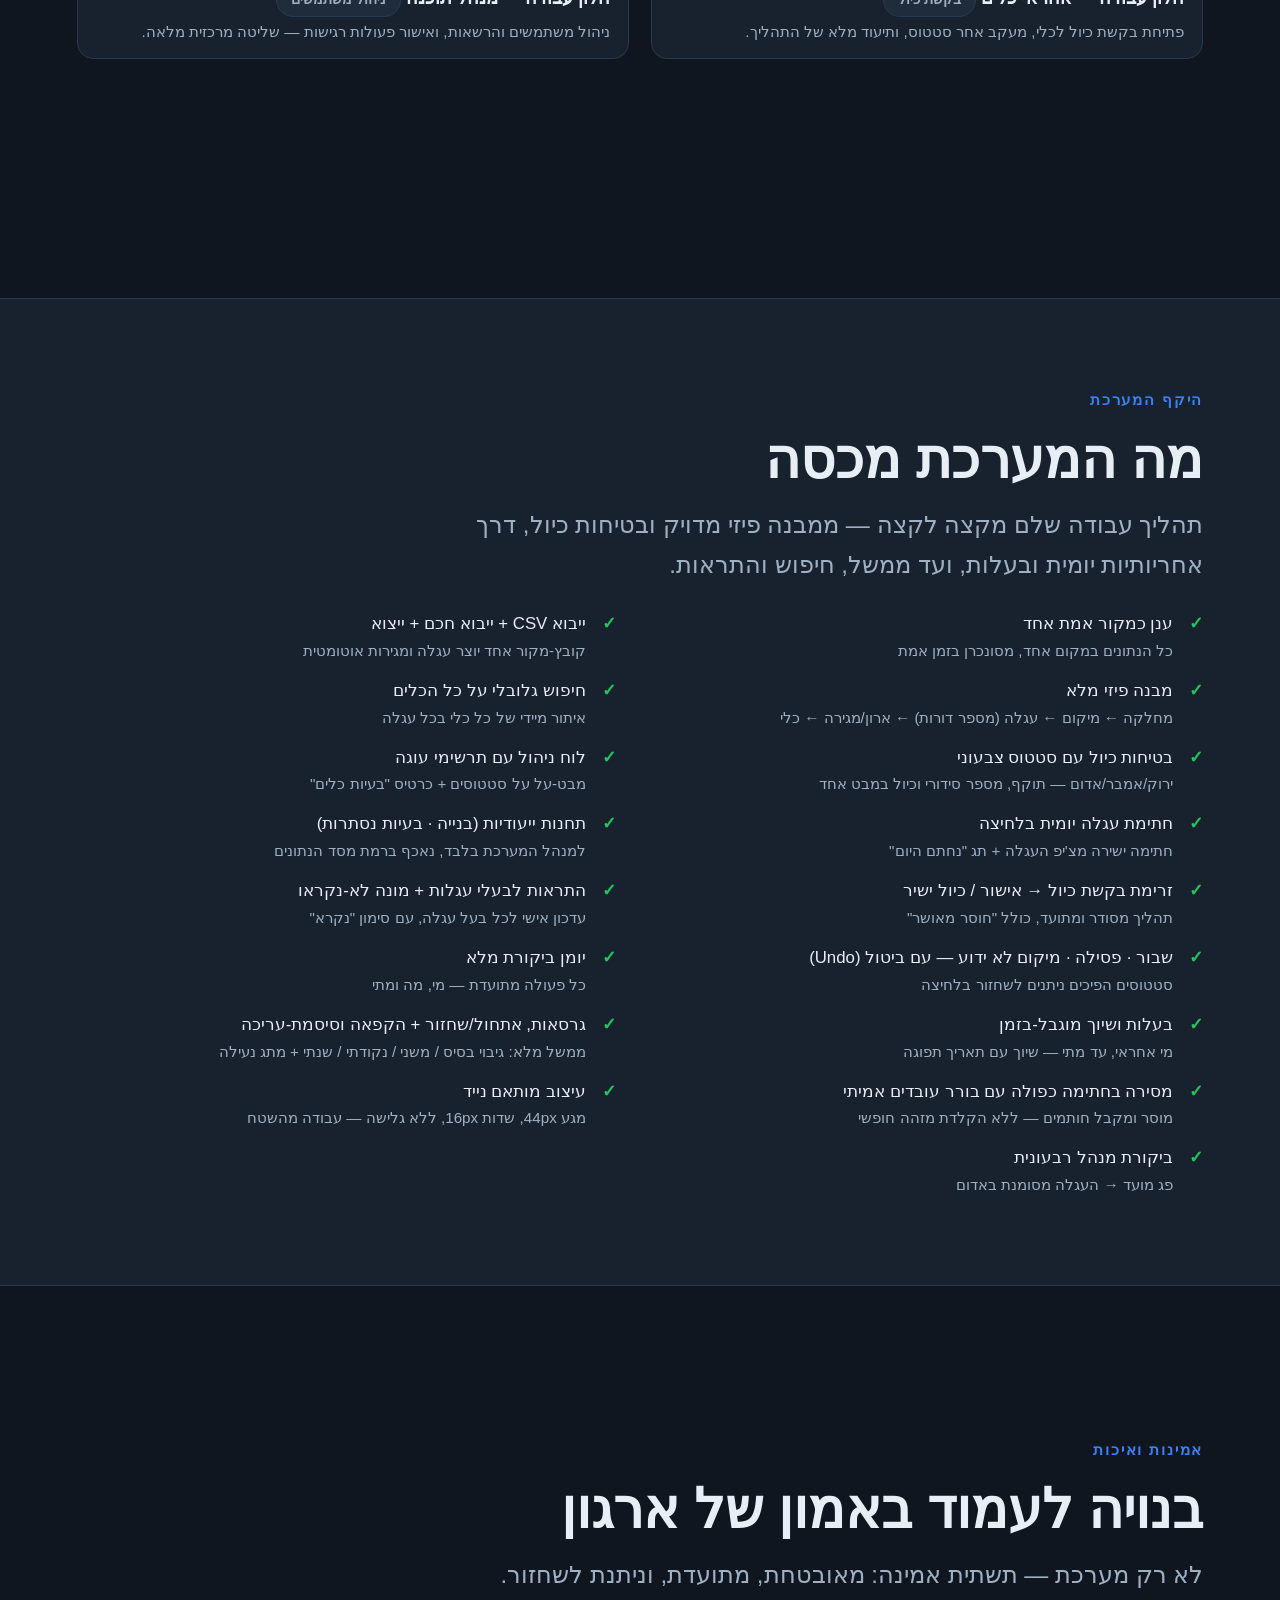
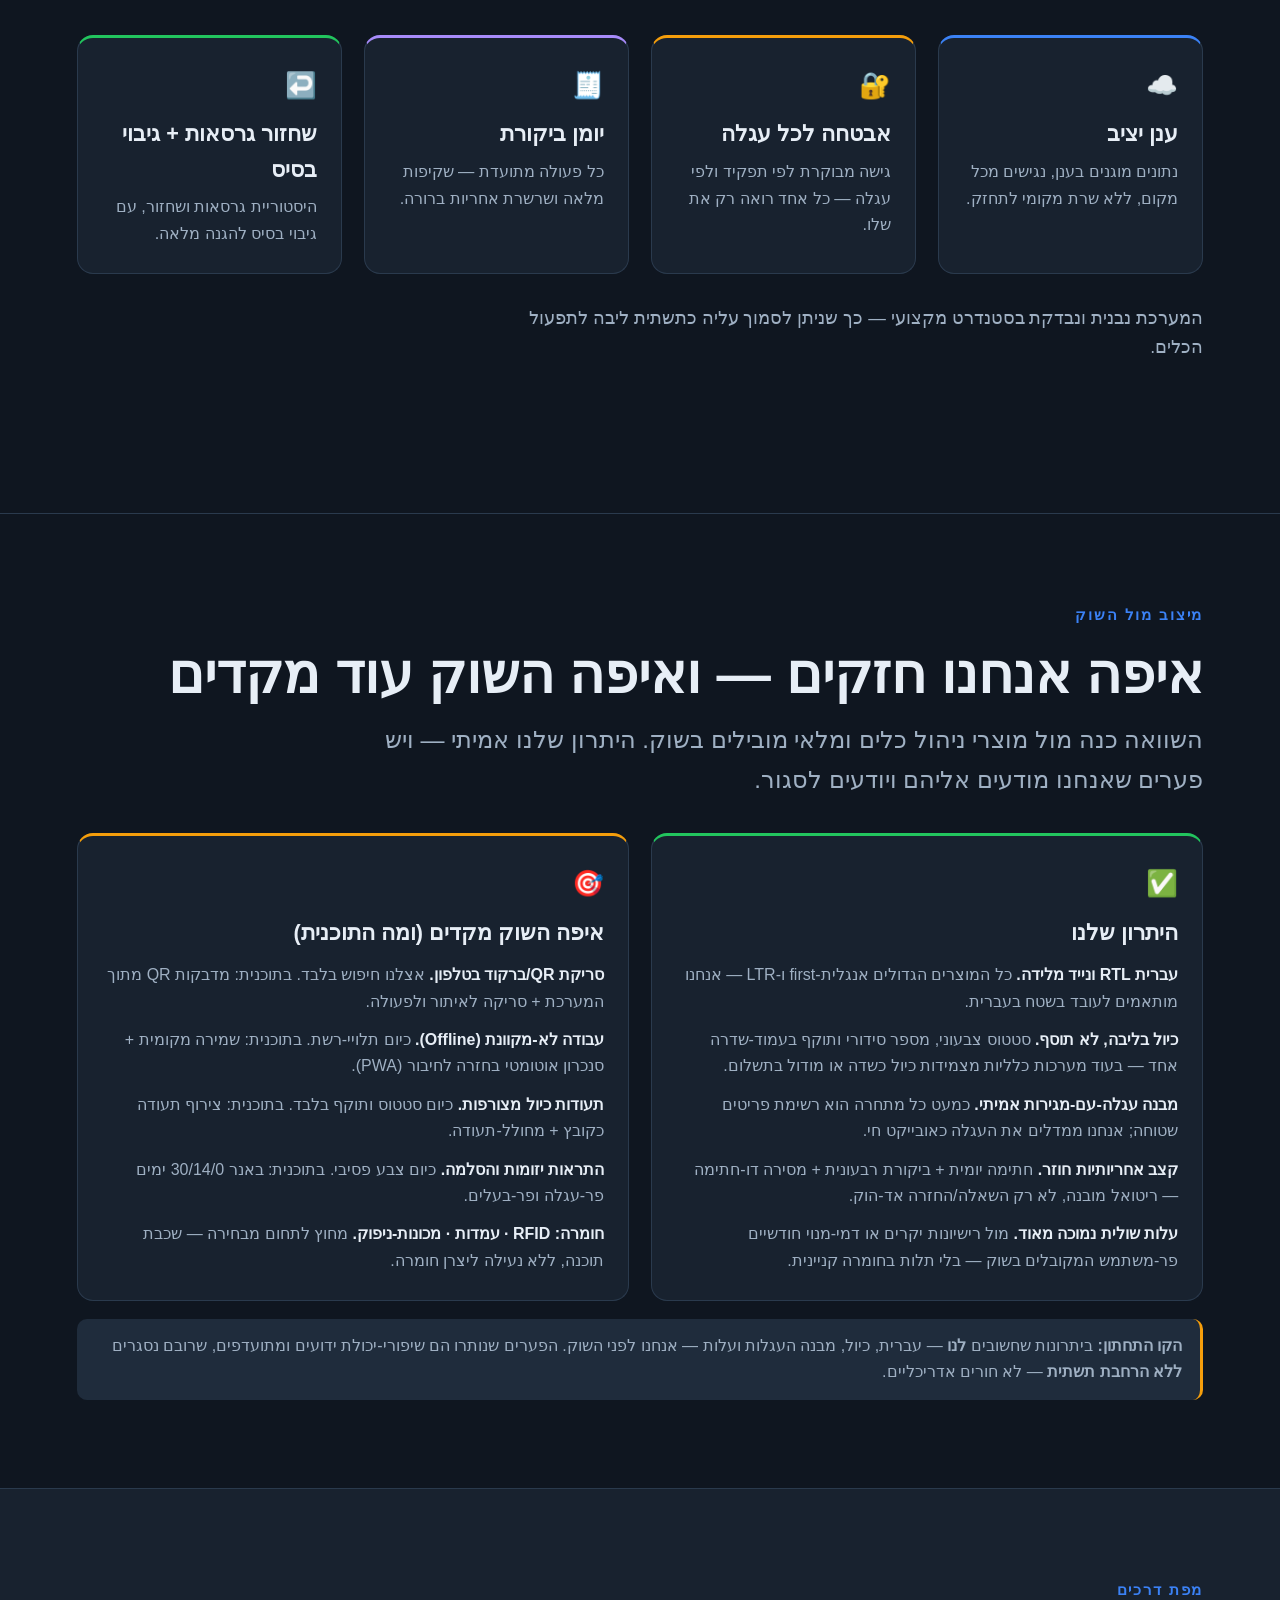
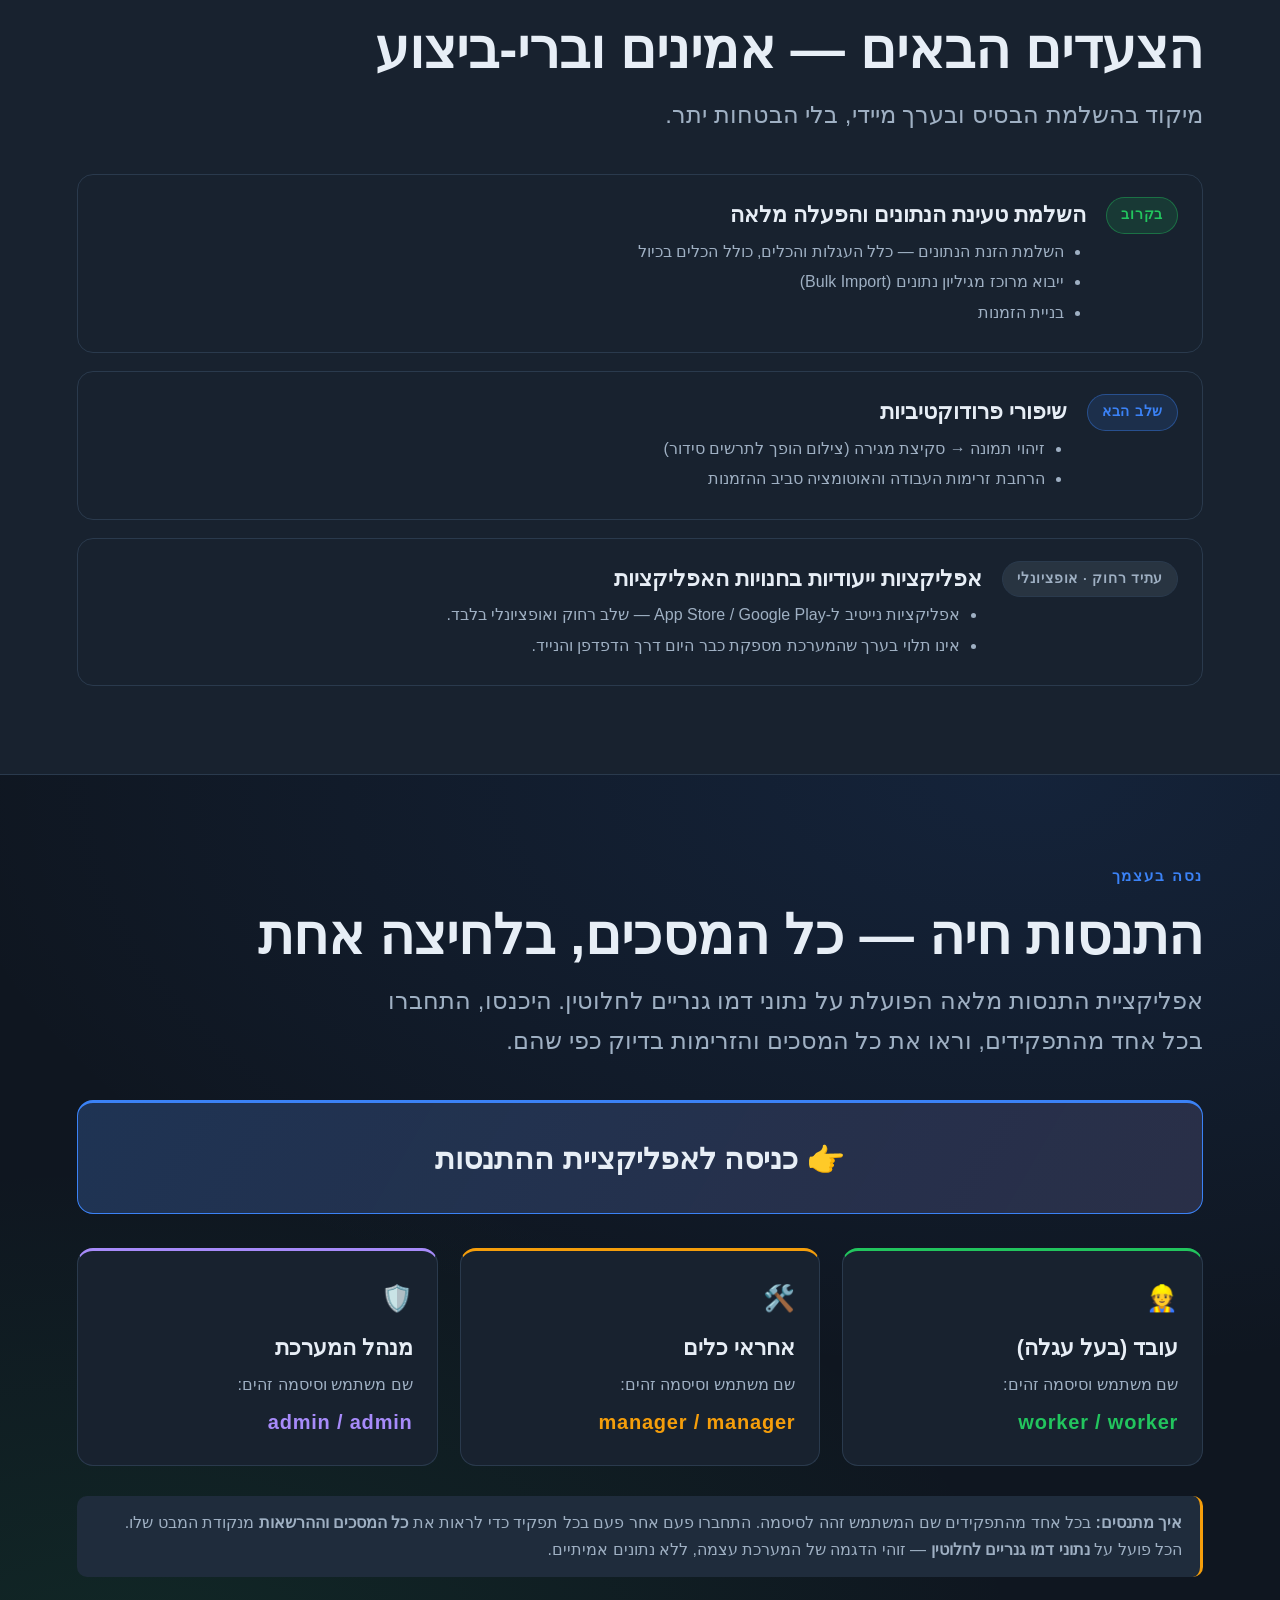
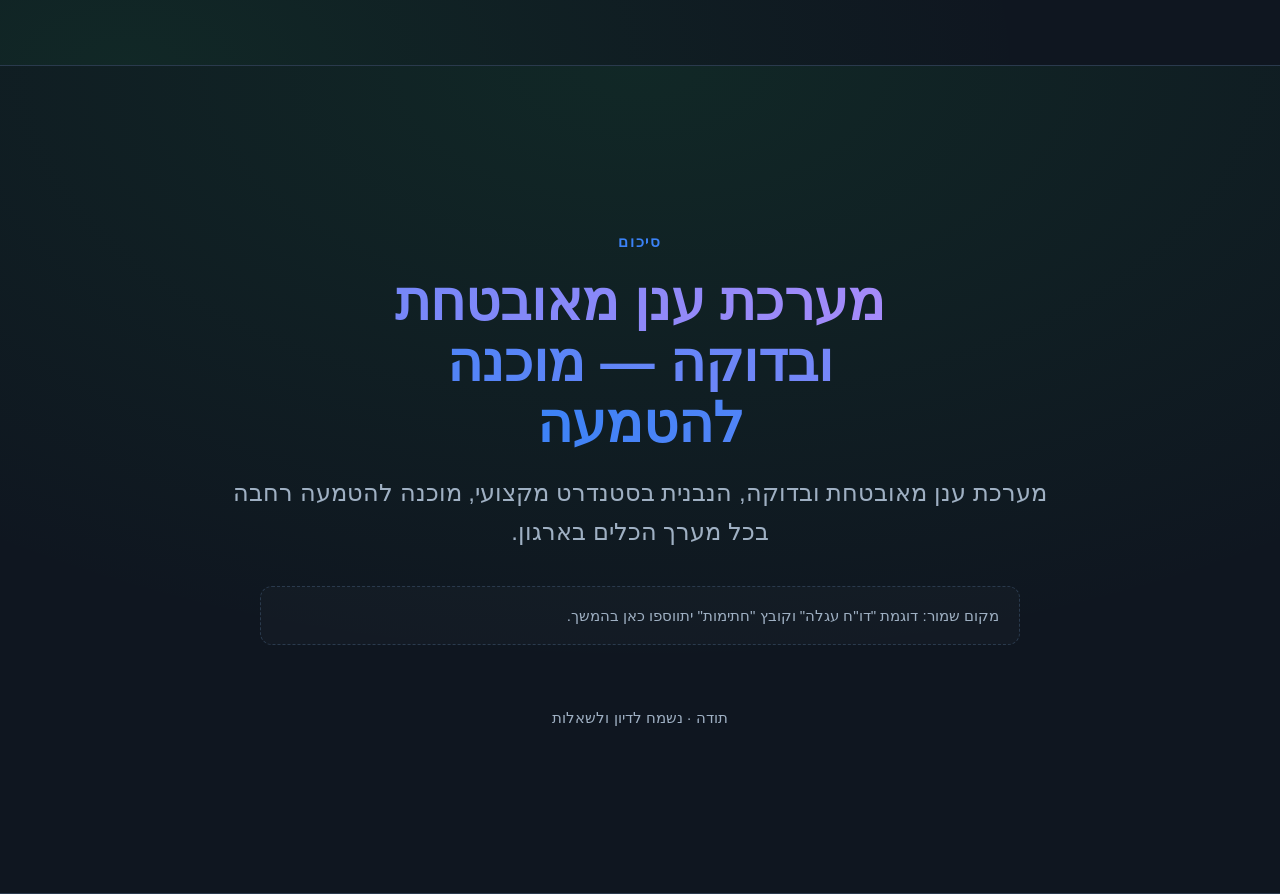
==== commit 1f2a2957: "Presentations: add a clickable "נסה בעצמך" try-it slide to all 7 decks — a big anchor to the experim" ====
--- a/presentations/exec-v2/index.html
+++ b/presentations/exec-v2/index.html
@@ -167,6 +167,7 @@
       <li><a href="#slide-reliability">אמינות ואיכות</a></li>
       <li><a href="#slide-positioning">מיצוב מול השוק</a></li>
       <li><a href="#slide-roadmap">מפת דרכים</a></li>
+      <li><a href="#slide-try">נסה בעצמך — אפליקציית התנסות</a></li>
       <li><a href="#slide-closing">סיכום</a></li>
     </ul>
   </div>
@@ -411,6 +412,43 @@
   </div>
 </section>
 
+<!-- 10b. TRY IT YOURSELF -->
+<section id="slide-try" class="slide" style="background:radial-gradient(1100px 600px at 80% 0%,rgba(59,130,246,.12),transparent),radial-gradient(900px 500px at 10% 100%,rgba(34,197,94,.10),transparent),var(--bg)">
+  <div class="slide-inner">
+    <div class="kicker">נסה בעצמך</div>
+    <h2>התנסות חיה — כל המסכים, בלחיצה אחת</h2>
+    <p class="lead">אפליקציית התנסות מלאה הפועלת על נתוני דמו גנריים לחלוטין. היכנסו, התחברו בכל אחד מהתפקידים, וראו את כל המסכים והזרימות בדיוק כפי שהם.</p>
+
+    <a class="card accent-b" href="https://aseelhalaby646-alt.github.io/tools-app/app/index.html?demo=1&exp=1" target="_blank" rel="noopener"
+       style="display:flex; align-items:center; justify-content:center; gap:14px; text-align:center; margin-top:40px; padding:30px 28px; font-size:clamp(1.3rem,2.6vw,1.9rem); font-weight:800; color:var(--tx); text-decoration:none; border-top-width:3px; border-color:var(--blue); background:linear-gradient(120deg,rgba(59,130,246,.18),rgba(167,139,250,.12)),var(--s1)">
+      👉 כניסה לאפליקציית ההתנסות
+    </a>
+
+    <div class="grid g3" style="margin-top:34px">
+      <div class="card accent-g">
+        <span class="ic">👷</span>
+        <h3>עובד (בעל עגלה)</h3>
+        <p>שם משתמש וסיסמה זהים:</p>
+        <p style="margin-top:8px; font-size:1.25rem; font-weight:800; color:var(--green); letter-spacing:.04em">worker / worker</p>
+      </div>
+      <div class="card accent-a">
+        <span class="ic">🛠️</span>
+        <h3>אחראי כלים</h3>
+        <p>שם משתמש וסיסמה זהים:</p>
+        <p style="margin-top:8px; font-size:1.25rem; font-weight:800; color:var(--amber); letter-spacing:.04em">manager / manager</p>
+      </div>
+      <div class="card accent-p">
+        <span class="ic">🛡️</span>
+        <h3>מנהל המערכת</h3>
+        <p>שם משתמש וסיסמה זהים:</p>
+        <p style="margin-top:8px; font-size:1.25rem; font-weight:800; color:var(--purple); letter-spacing:.04em">admin / admin</p>
+      </div>
+    </div>
+
+    <div class="tbl-note" style="margin-top:30px"><strong>איך מתנסים:</strong> בכל אחד מהתפקידים שם המשתמש זהה לסיסמה. התחברו פעם אחר פעם בכל תפקיד כדי לראות את <strong>כל המסכים וההרשאות</strong> מנקודת המבט שלו. הכל פועל על <strong>נתוני דמו גנריים לחלוטין</strong> — זוהי הדגמה של המערכת עצמה, ללא נתונים אמיתיים.</div>
+  </div>
+</section>
+
 <!-- 11. CLOSING -->
 <section id="slide-closing" class="slide" style="background:radial-gradient(1100px 600px at 50% 0%,rgba(34,197,94,.10),transparent),var(--bg)">
   <div class="slide-inner" style="text-align:center">
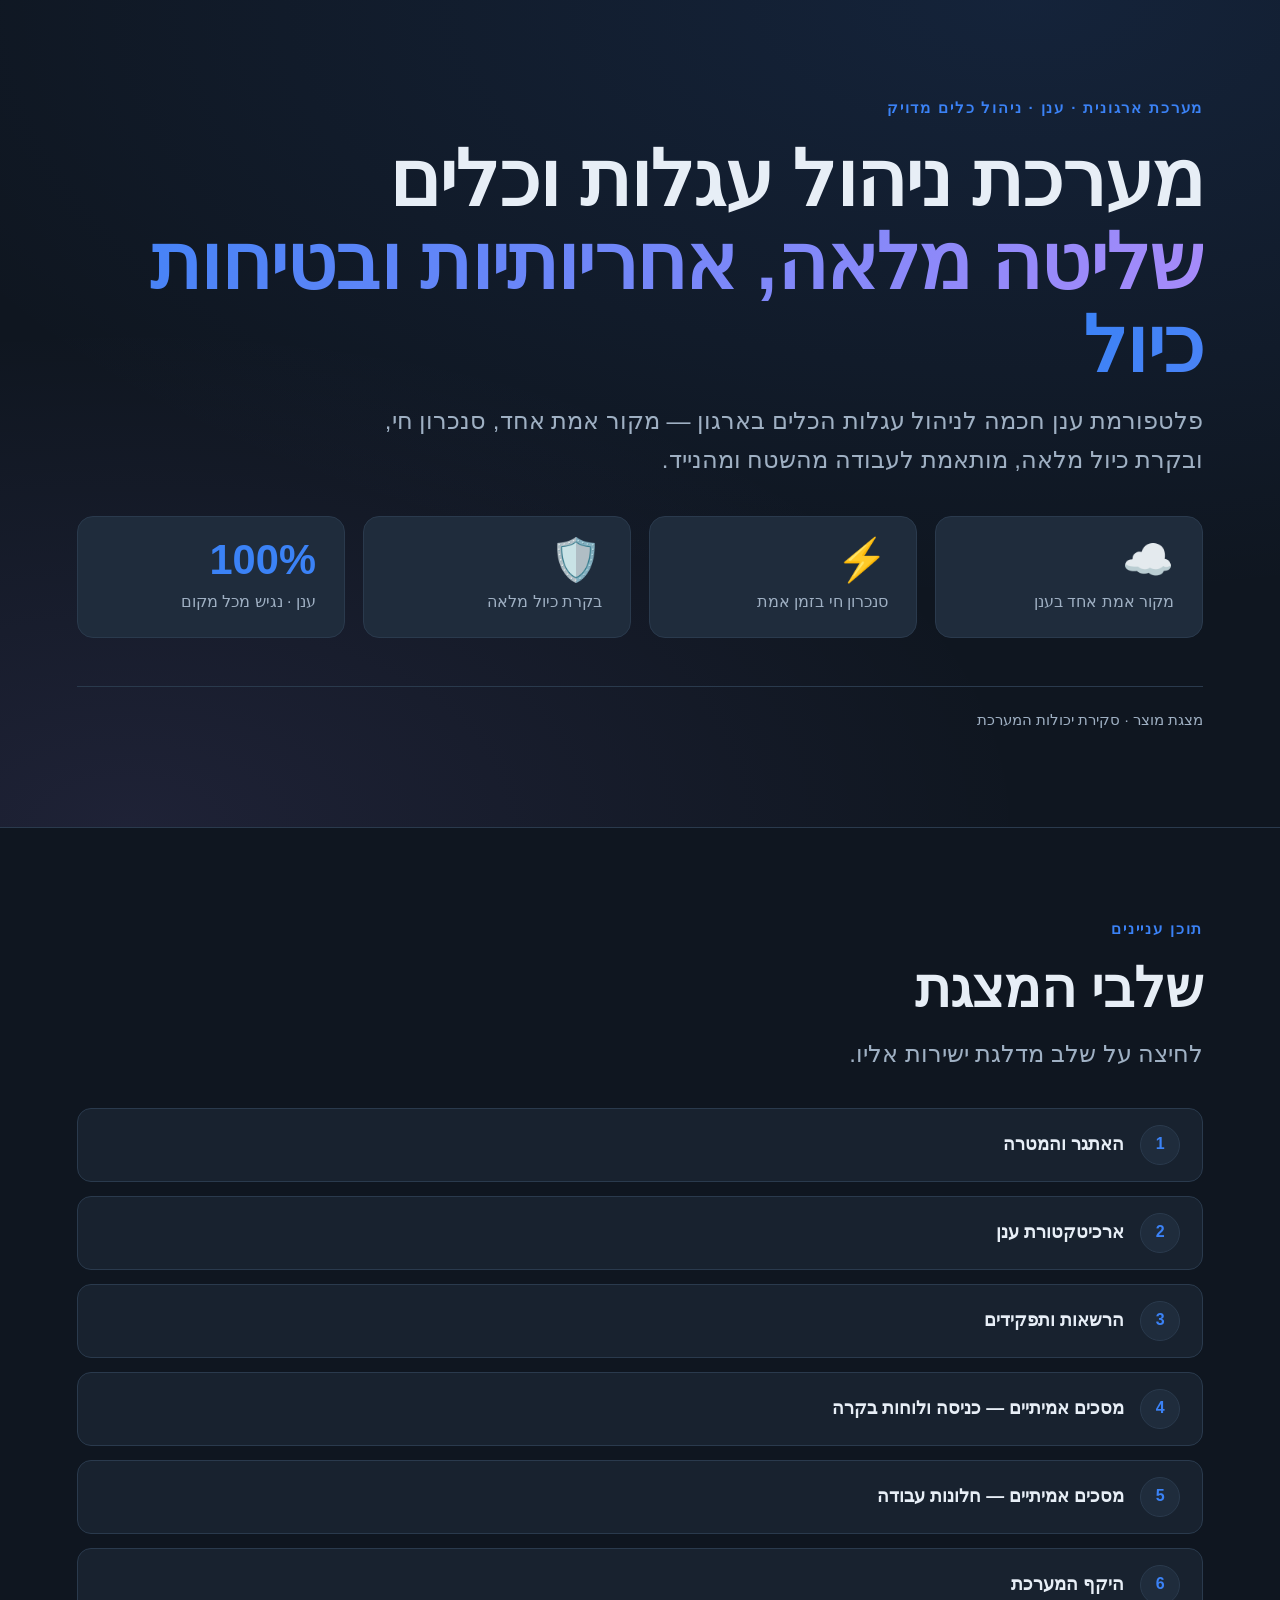
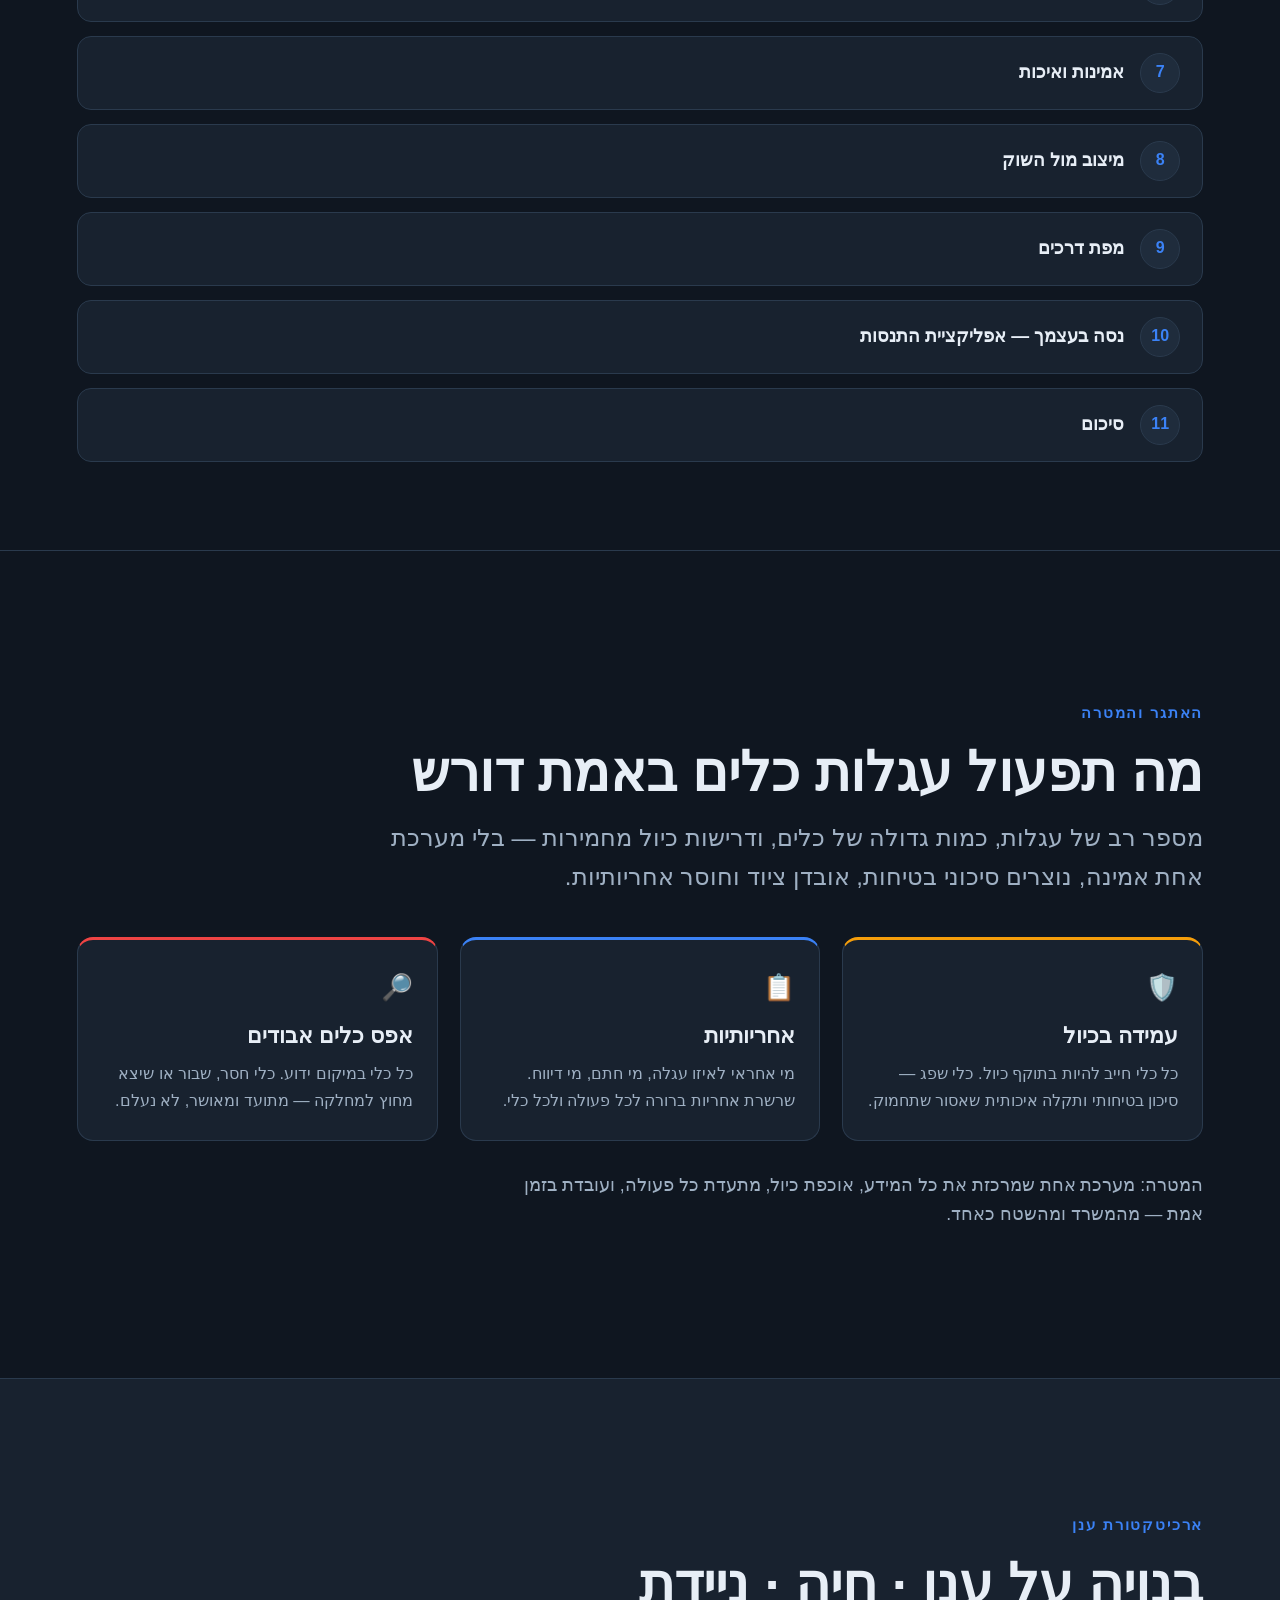
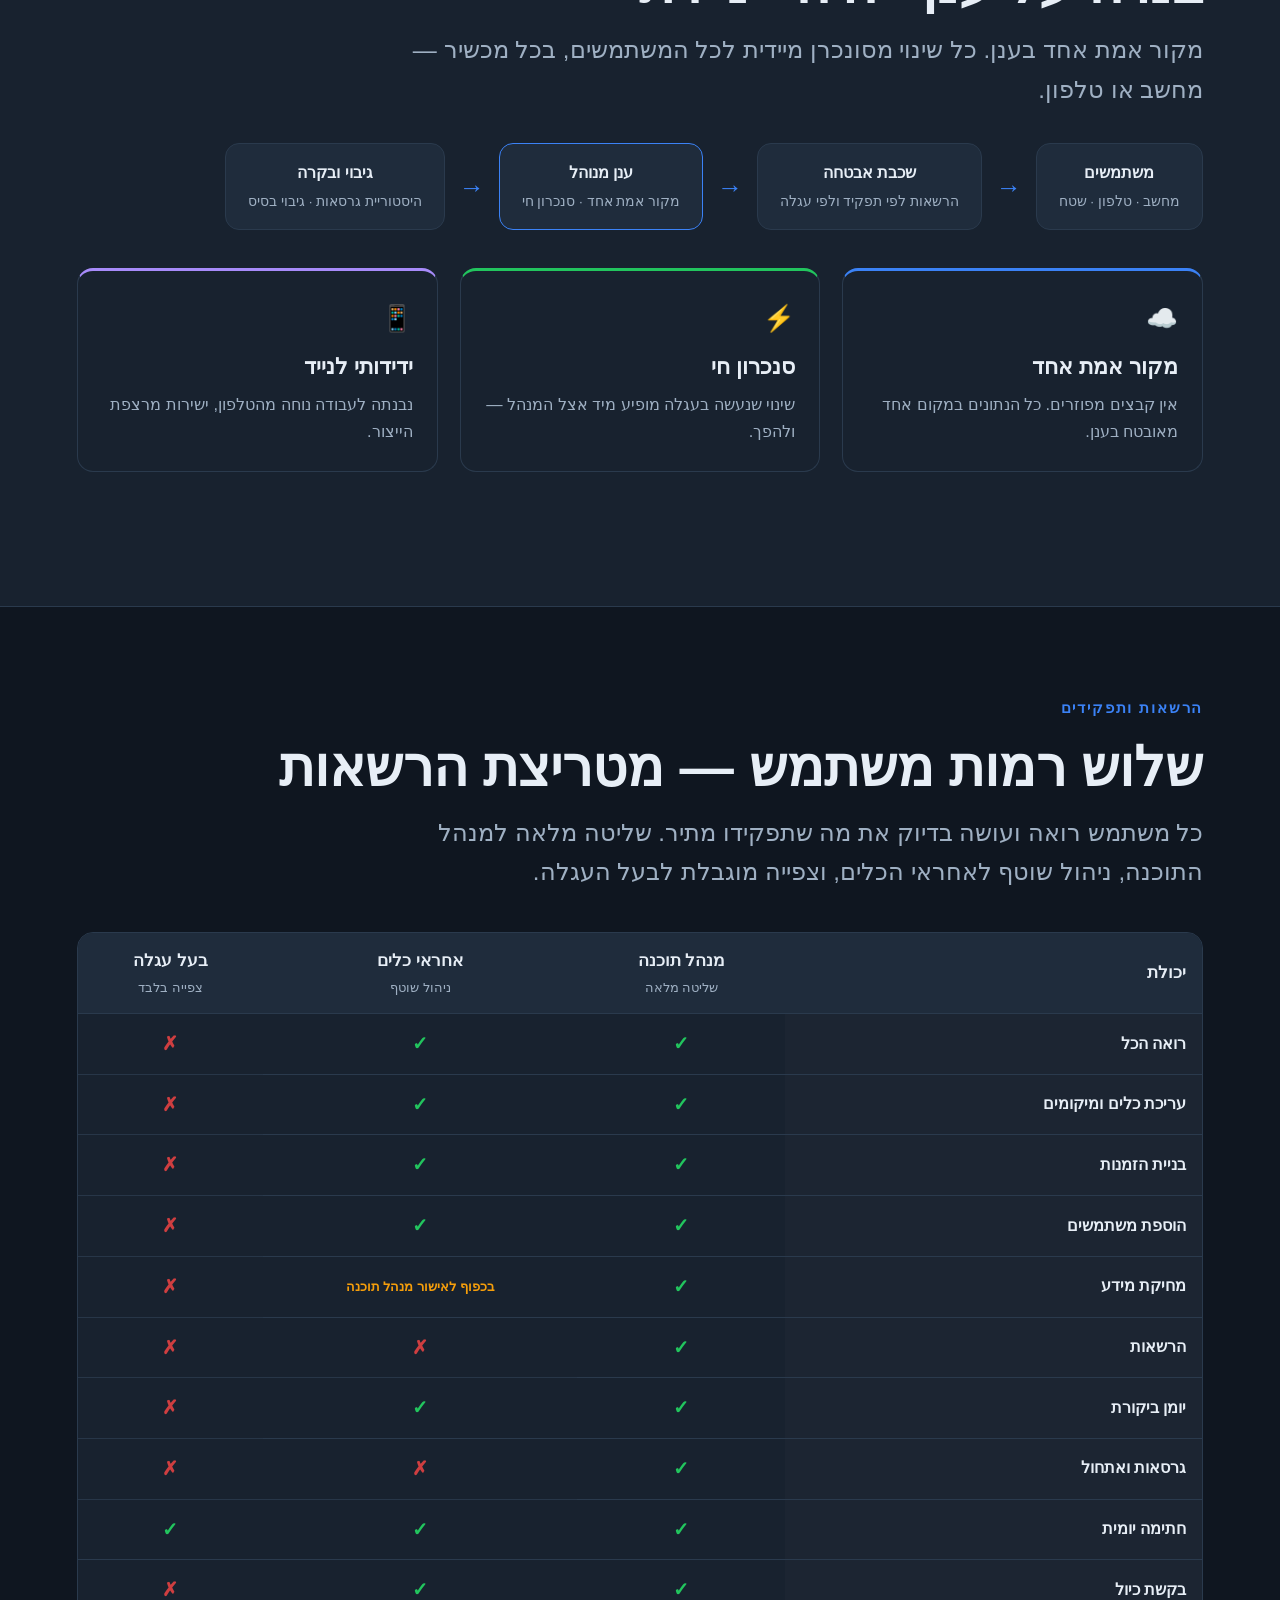
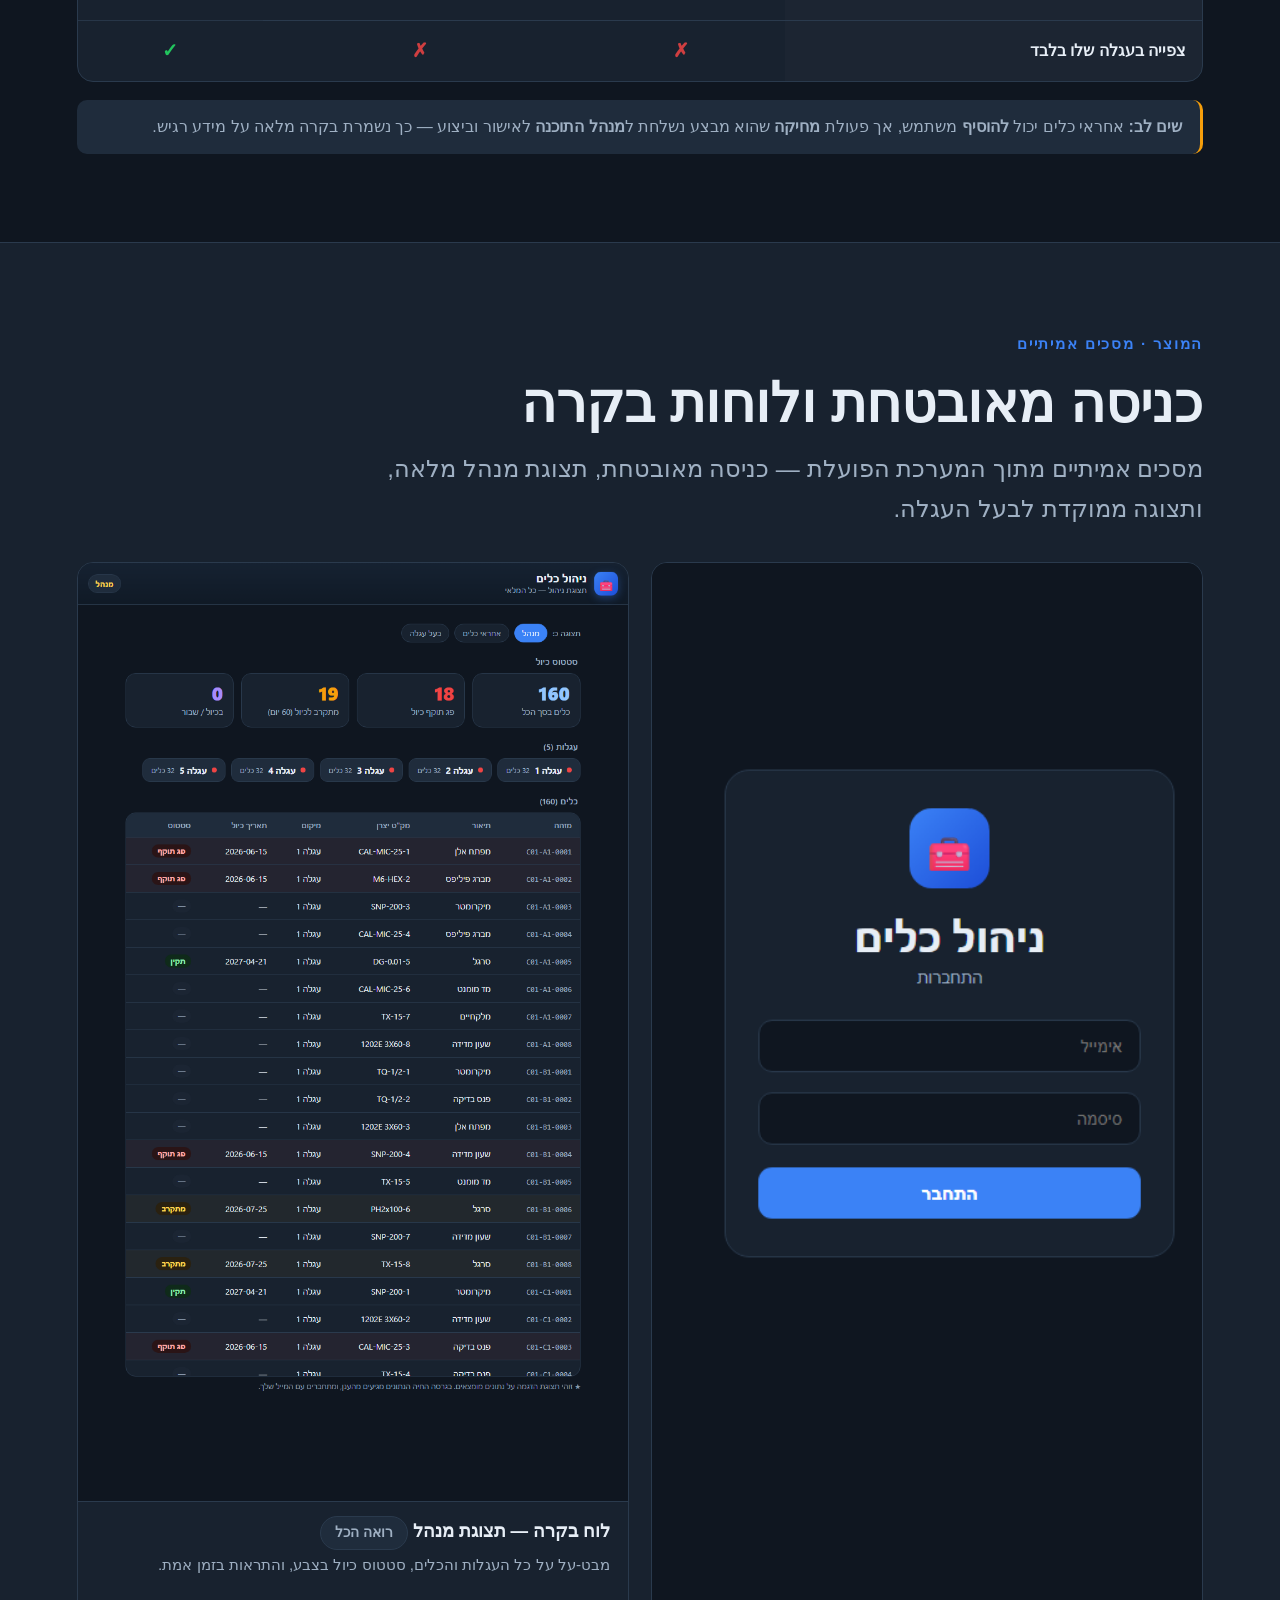
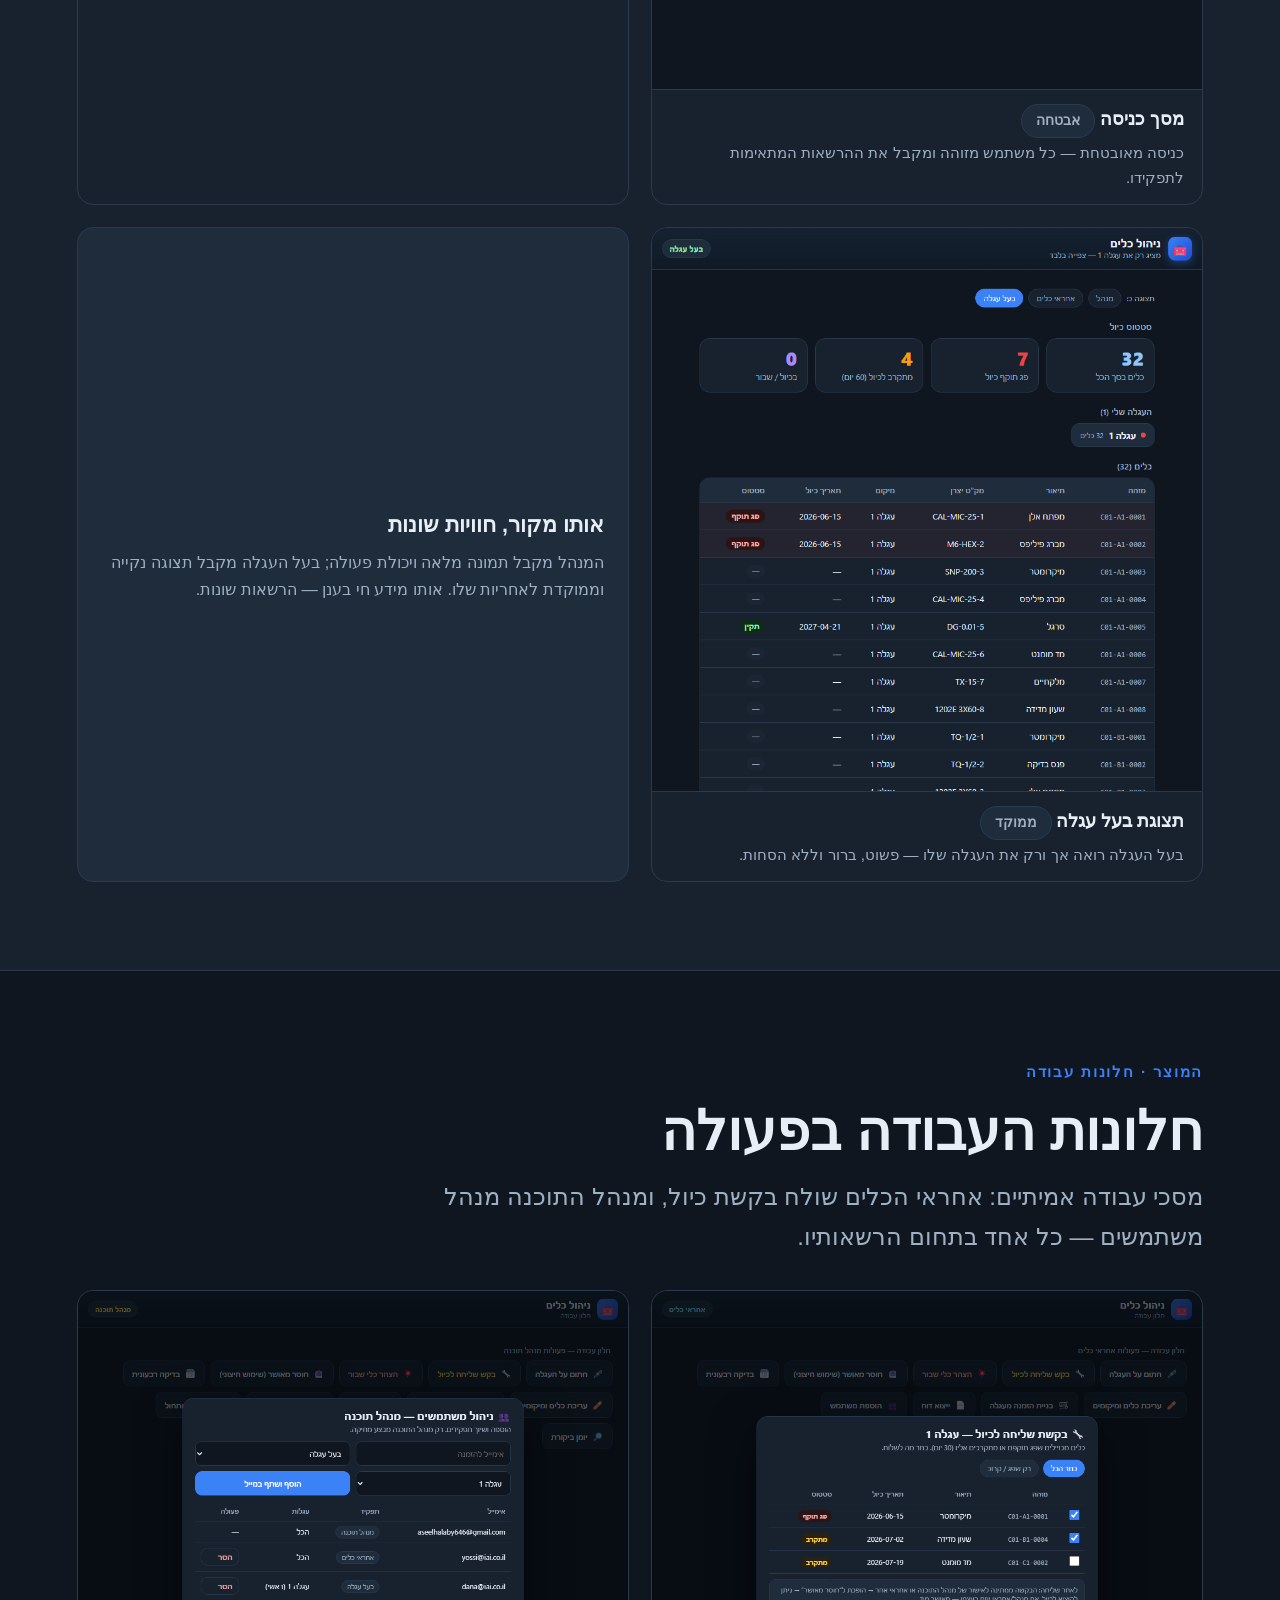
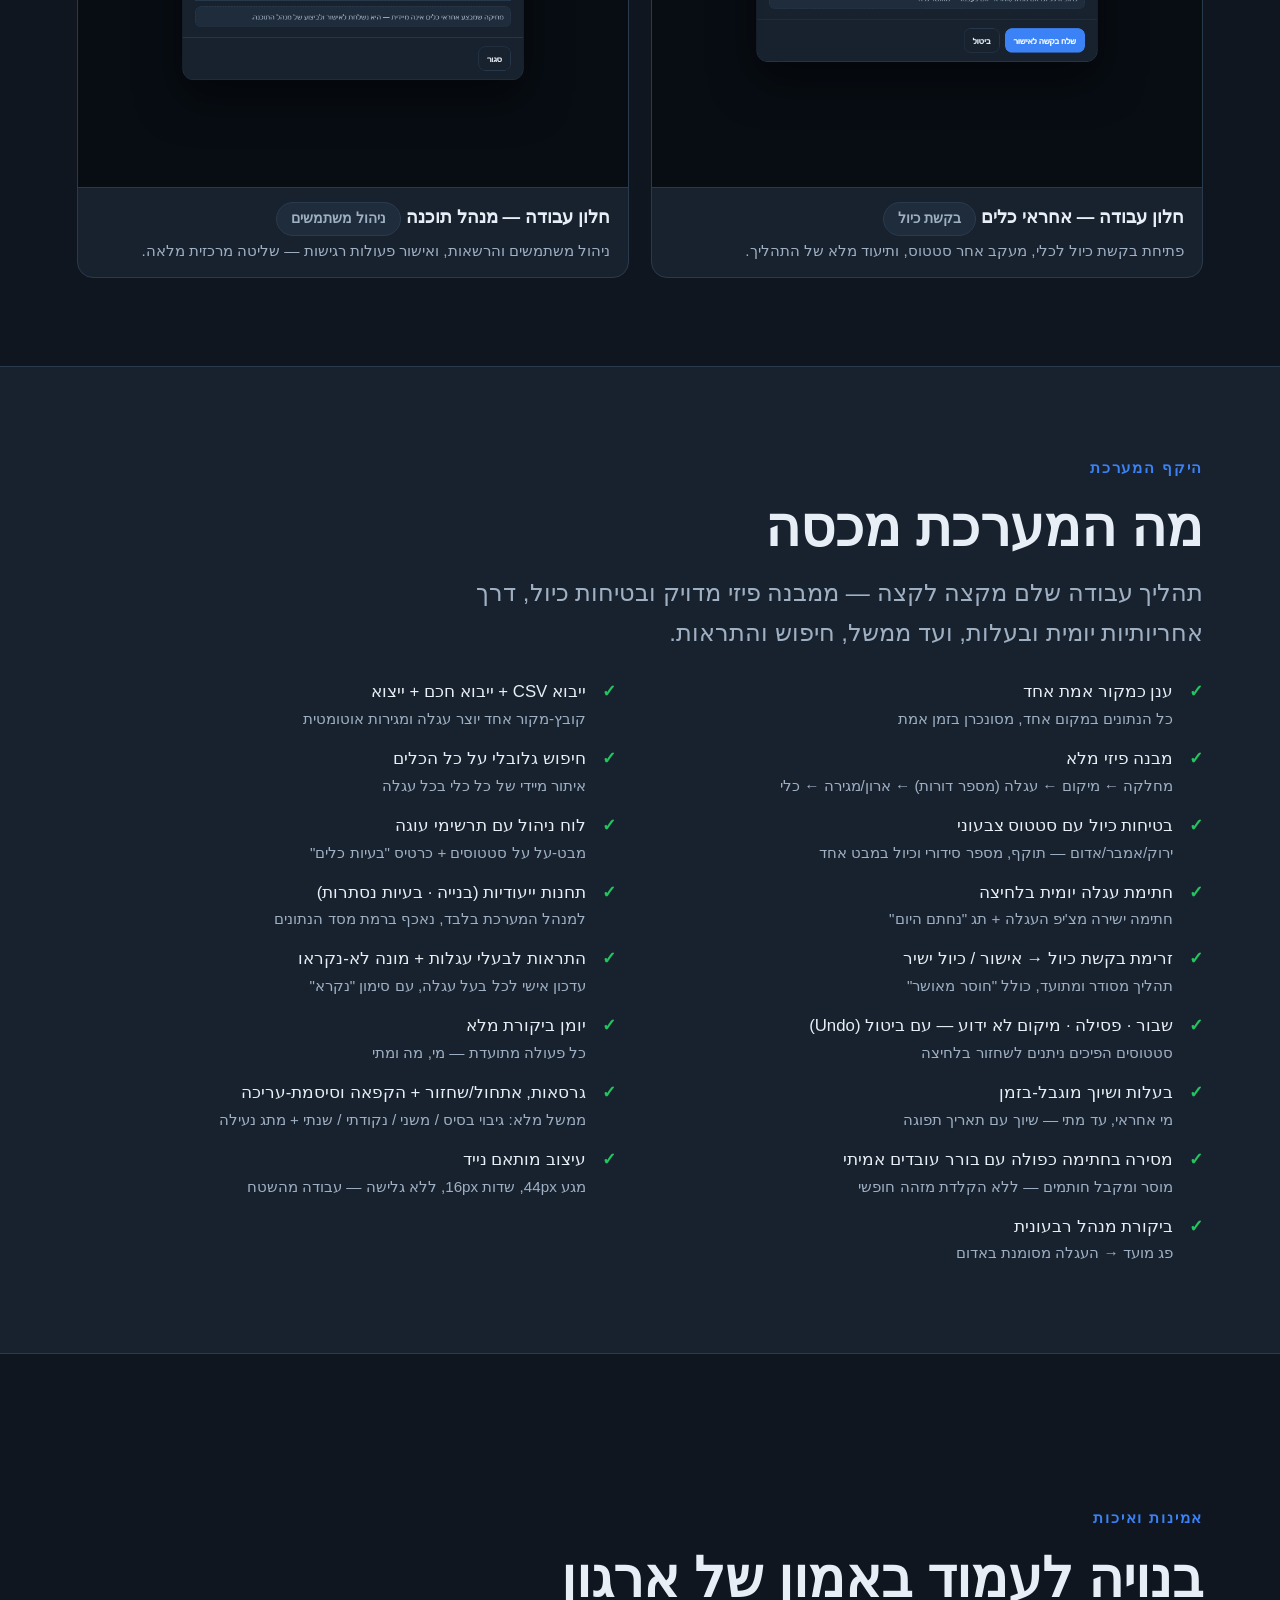
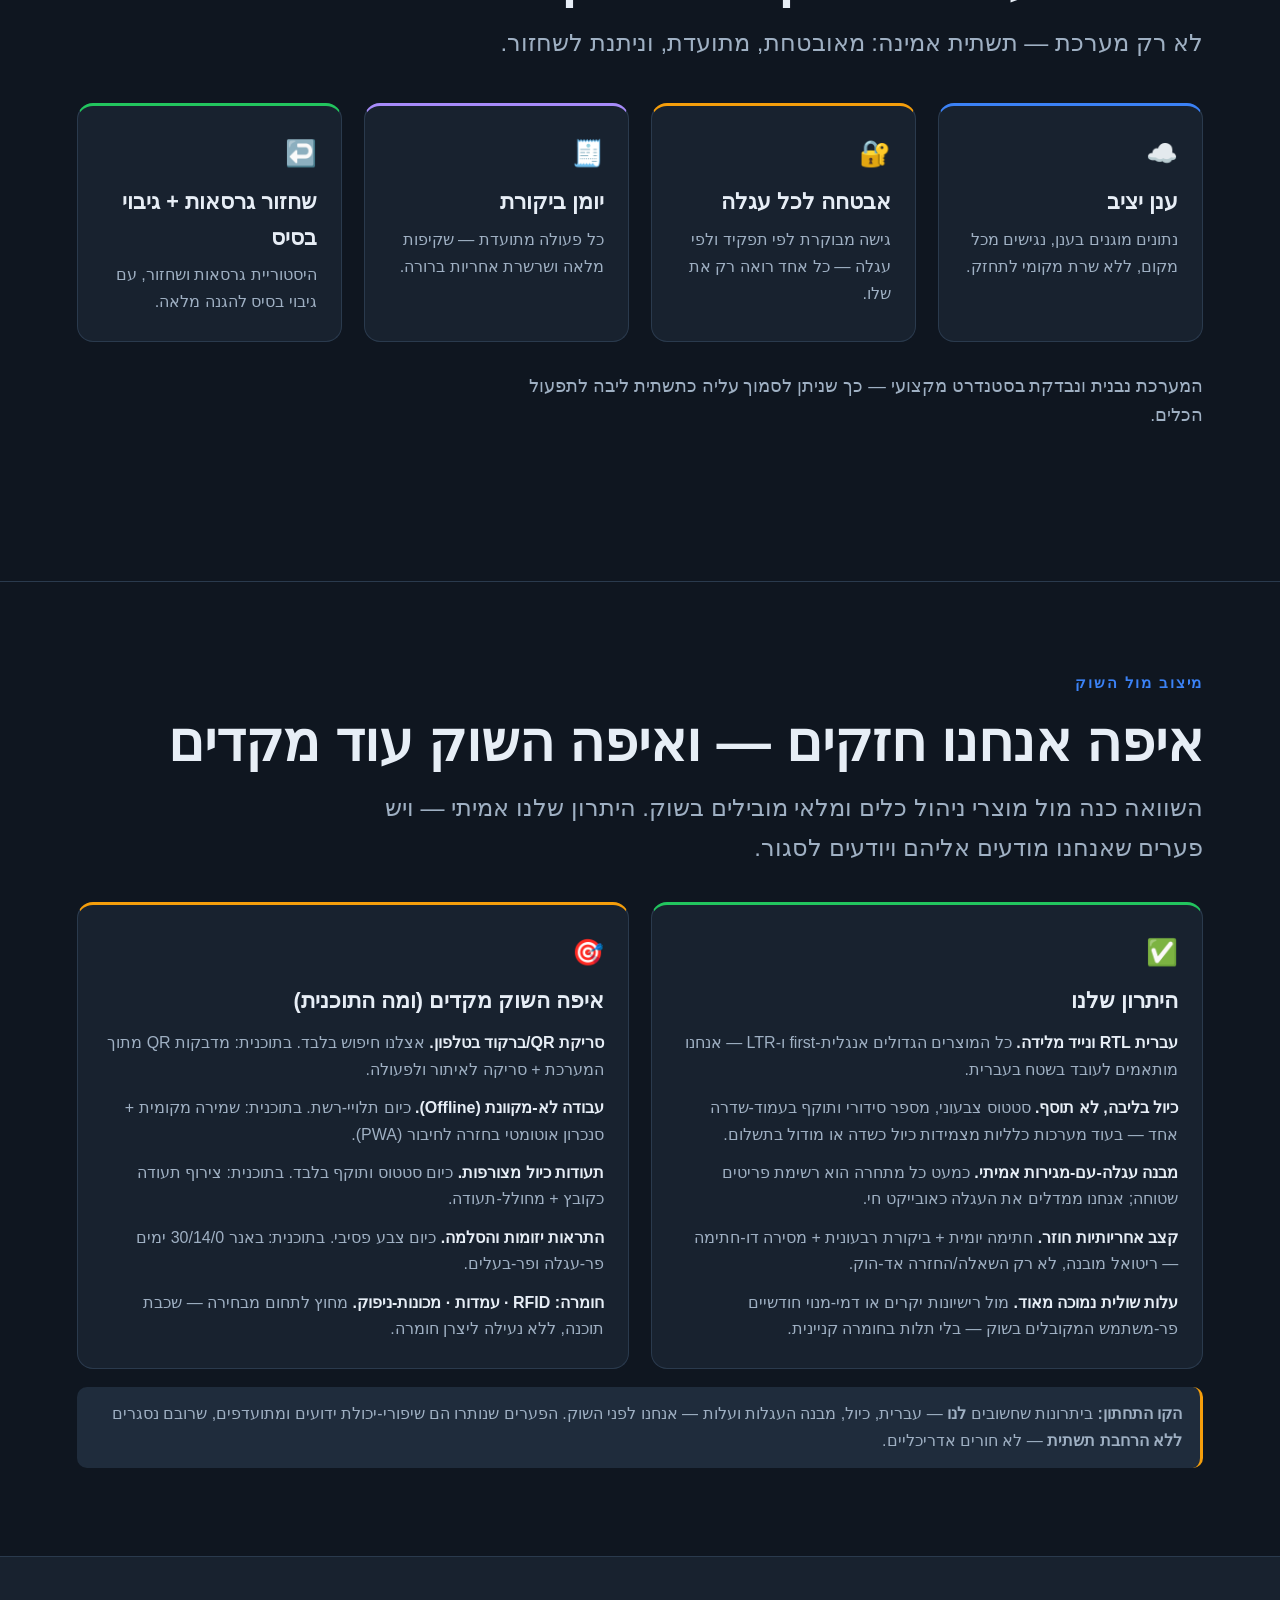
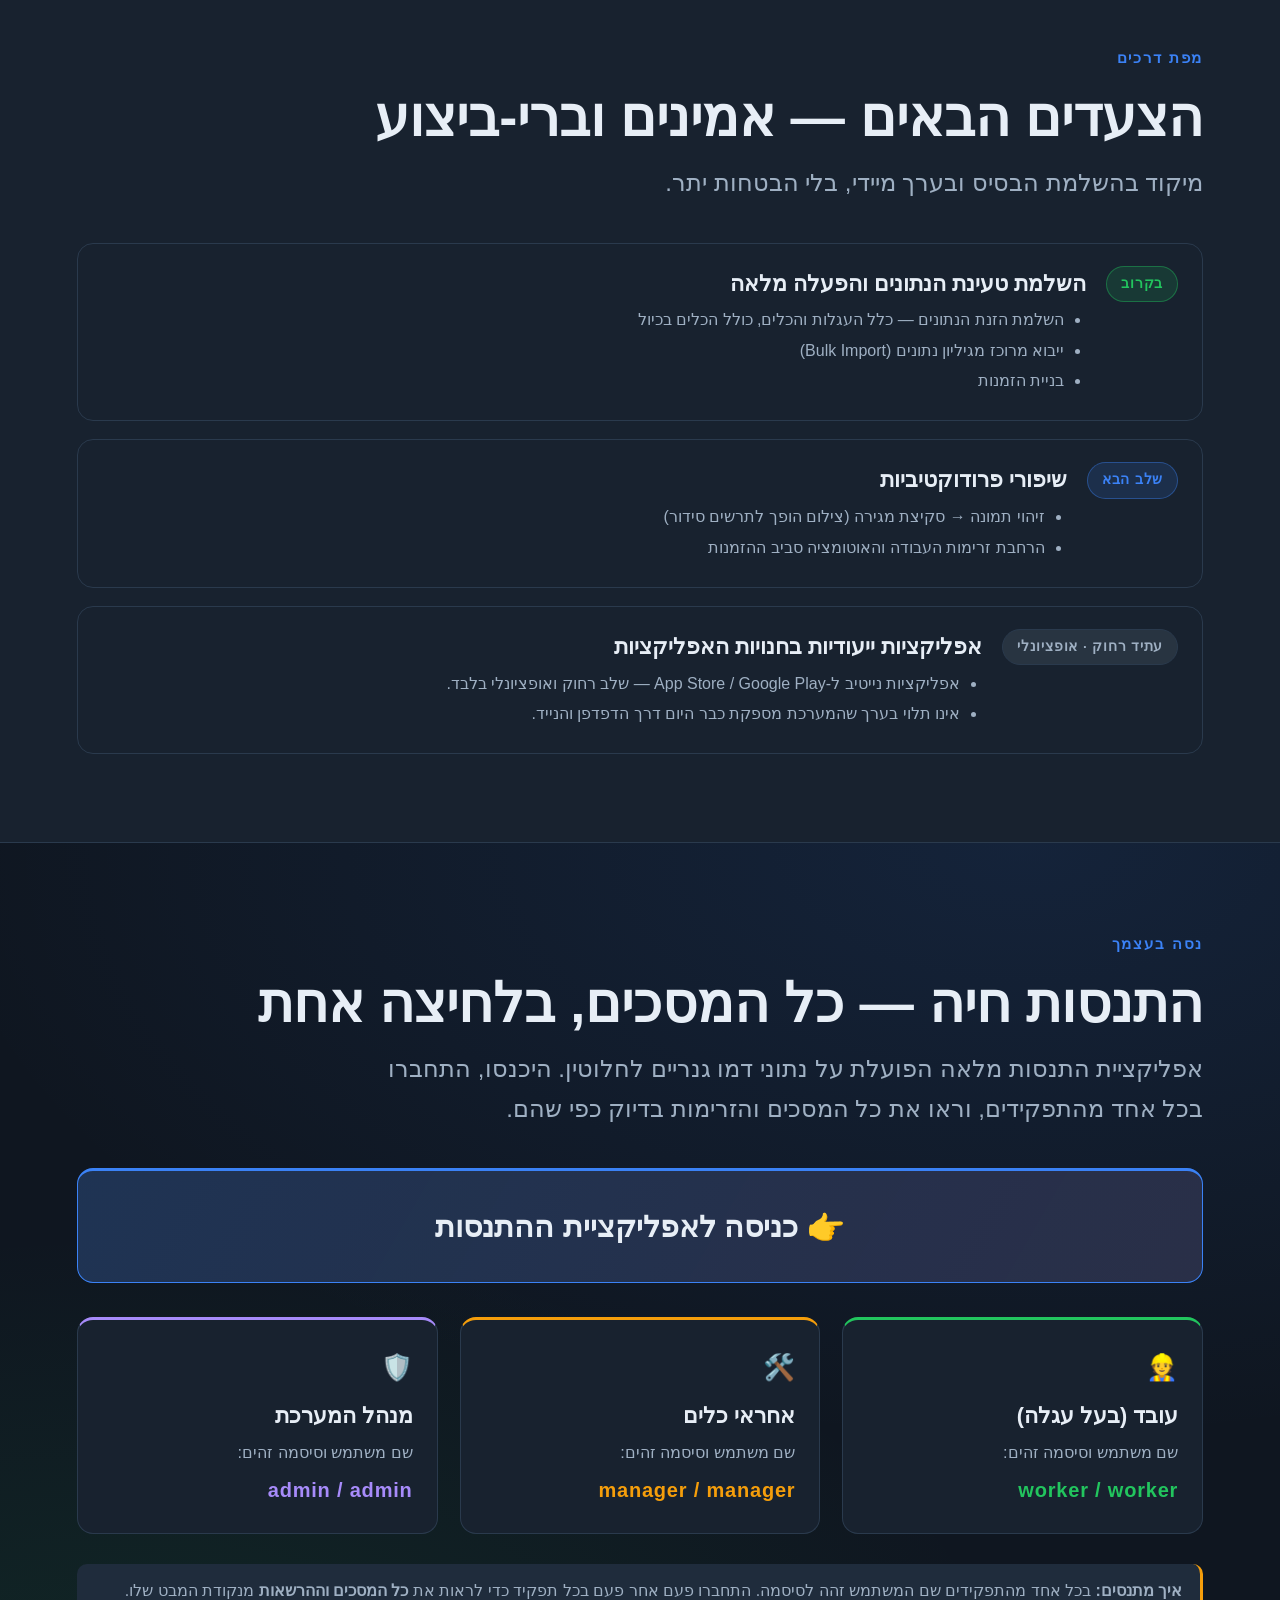
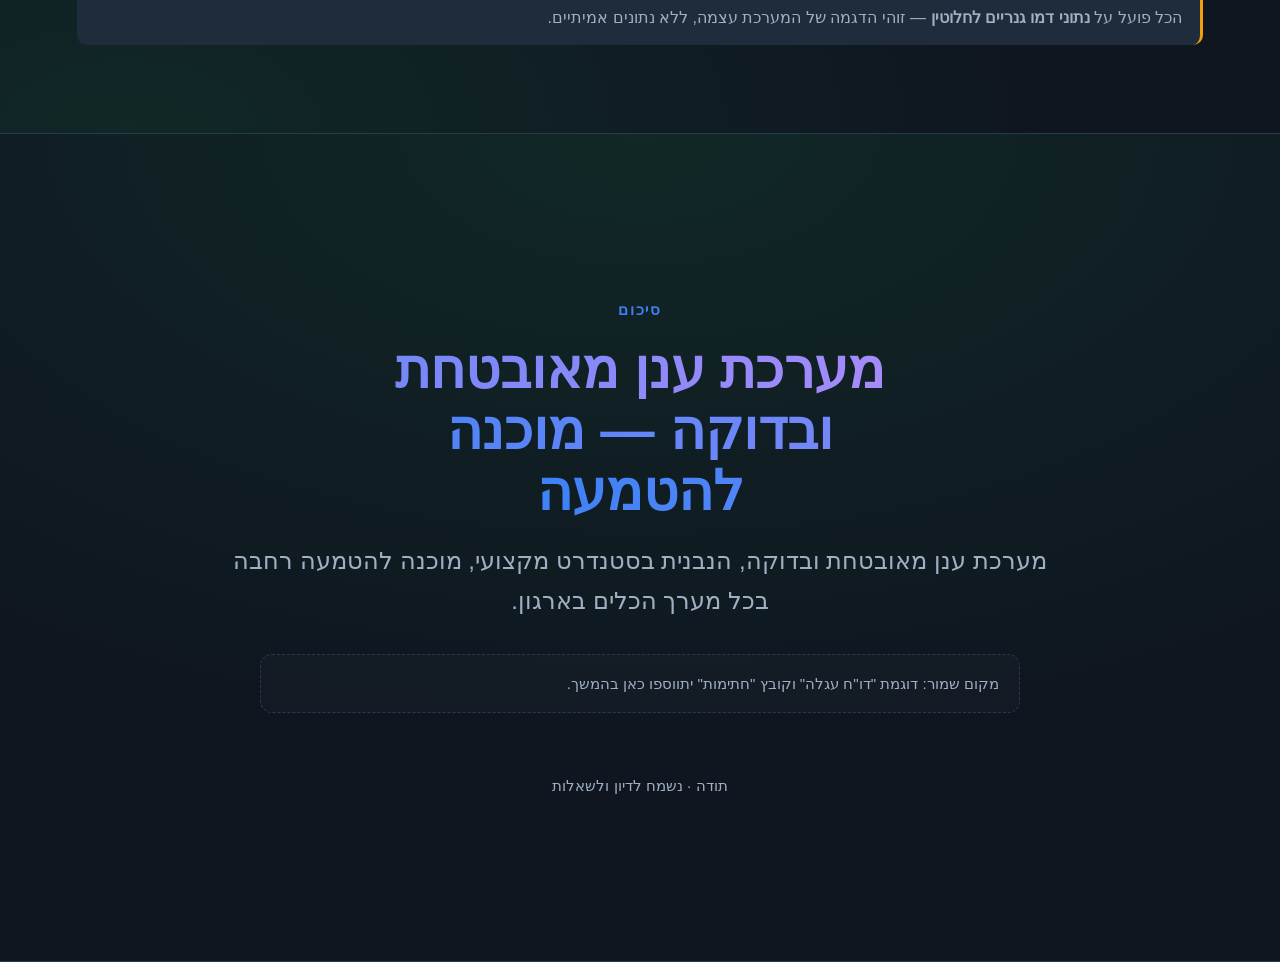
==== commit 33e80db1: "URGENT fix: presentation screenshots were referenced from lab/reports/ (gitignored, never deployed) " ====
--- a/presentations/exec-v2/index.html
+++ b/presentations/exec-v2/index.html
@@ -252,17 +252,17 @@
     <p class="lead">מסכים אמיתיים מתוך המערכת הפועלת — כניסה מאובטחת, תצוגת מנהל מלאה, ותצוגה ממוקדת לבעל העגלה.</p>
     <div class="grid g2" style="margin-top:34px">
       <div class="shot">
-        <img src="../../lab/reports/live-login.png" alt="מסך כניסה">
+        <img src="[data-uri]" alt="מסך כניסה">
         <div class="cap"><h3>מסך כניסה <span class="pill">אבטחה</span></h3><p>כניסה מאובטחת — כל משתמש מזוהה ומקבל את ההרשאות המתאימות לתפקידו.</p></div>
       </div>
       <div class="shot">
-        <img src="../../lab/reports/view-admin.png" alt="לוח בקרה — תצוגת מנהל">
+        <img src="[data-uri]" alt="לוח בקרה — תצוגת מנהל">
         <div class="cap"><h3>לוח בקרה — תצוגת מנהל <span class="pill">רואה הכל</span></h3><p>מבט-על על כל העגלות והכלים, סטטוס כיול בצבע, והתראות בזמן אמת.</p></div>
       </div>
     </div>
     <div class="grid g2" style="margin-top:22px">
       <div class="shot">
-        <img src="../../lab/reports/view-owner.png" alt="תצוגת בעל עגלה">
+        <img src="[data-uri]" alt="תצוגת בעל עגלה">
         <div class="cap"><h3>תצוגת בעל עגלה <span class="pill">ממוקד</span></h3><p>בעל העגלה רואה אך ורק את העגלה שלו — פשוט, ברור וללא הסחות.</p></div>
       </div>
       <div class="card" style="display:flex; flex-direction:column; justify-content:center; background:var(--s2)">
@@ -281,11 +281,11 @@
     <p class="lead">מסכי עבודה אמיתיים: אחראי הכלים שולח בקשת כיול, ומנהל התוכנה מנהל משתמשים — כל אחד בתחום הרשאותיו.</p>
     <div class="grid g2" style="margin-top:34px">
       <div class="shot">
-        <img src="../../lab/reports/win-manager.png" alt="חלון עבודה — אחראי כלים">
+        <img src="[data-uri]